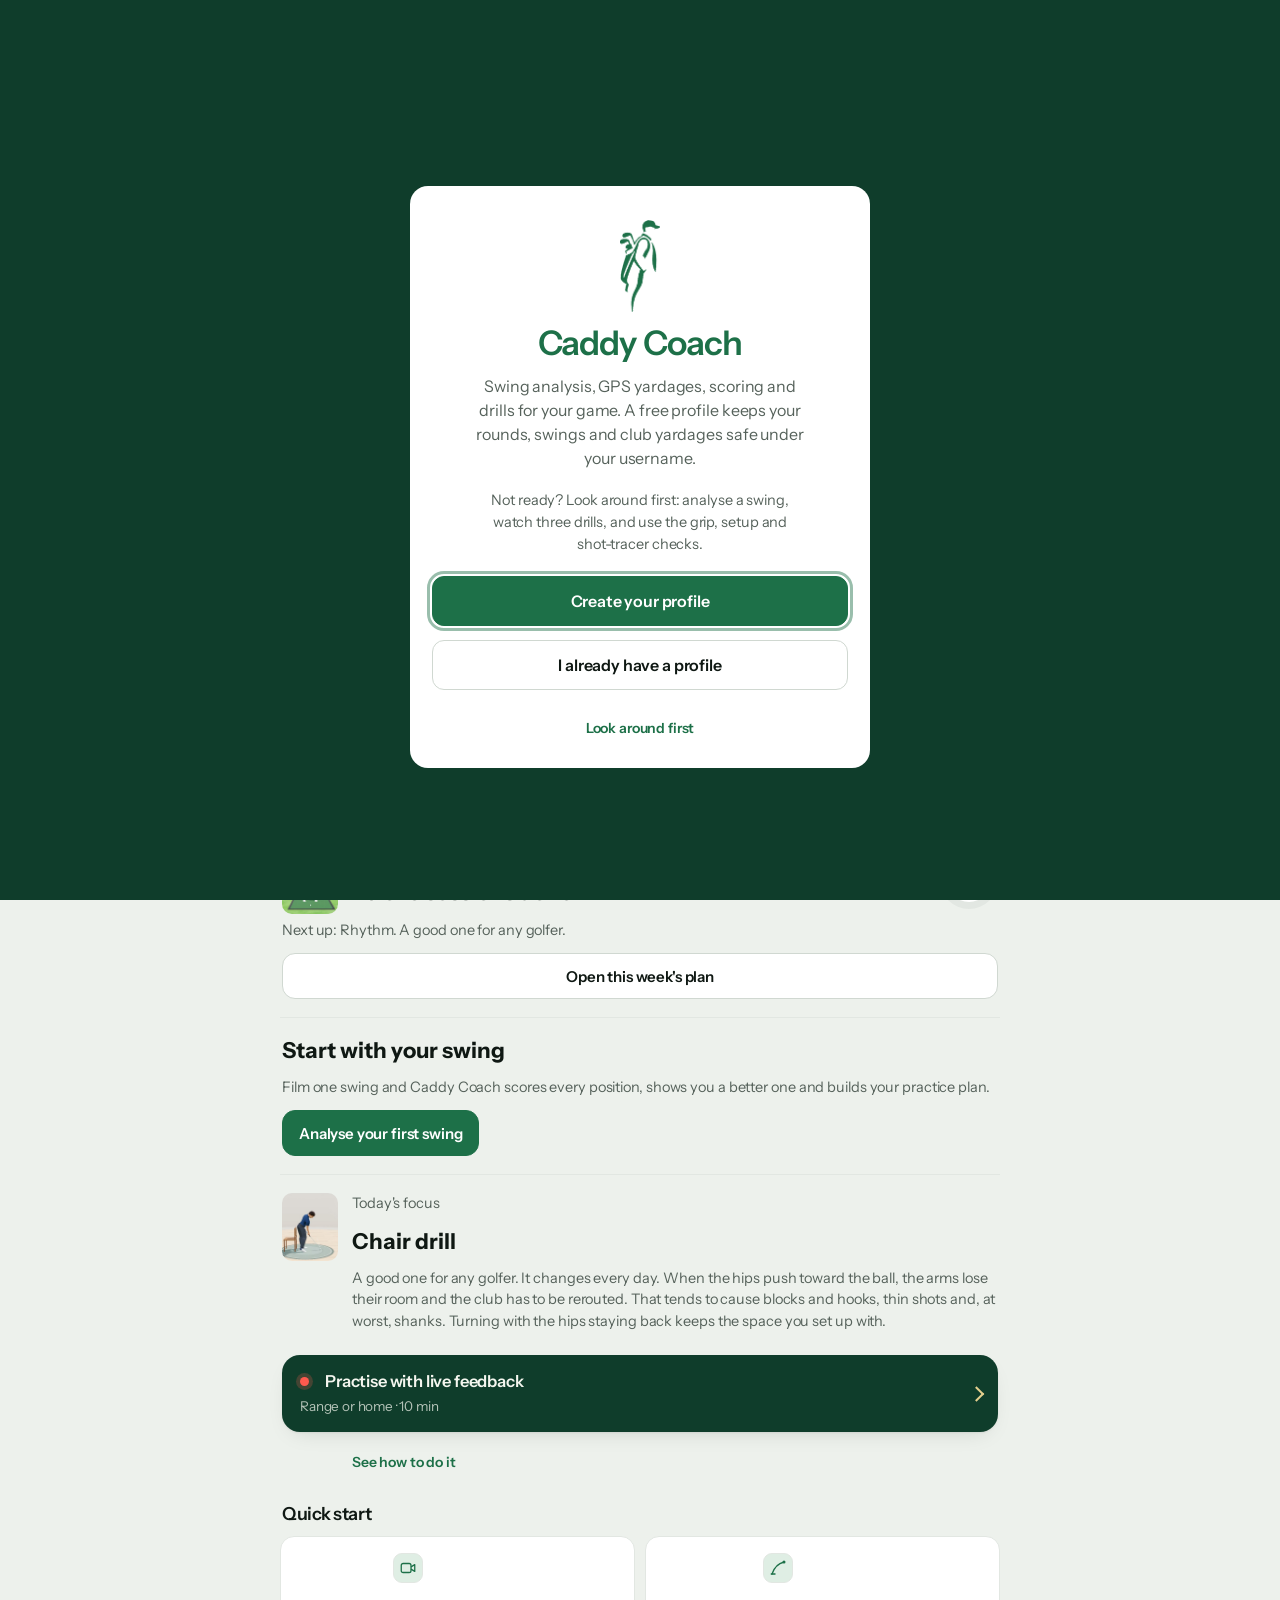
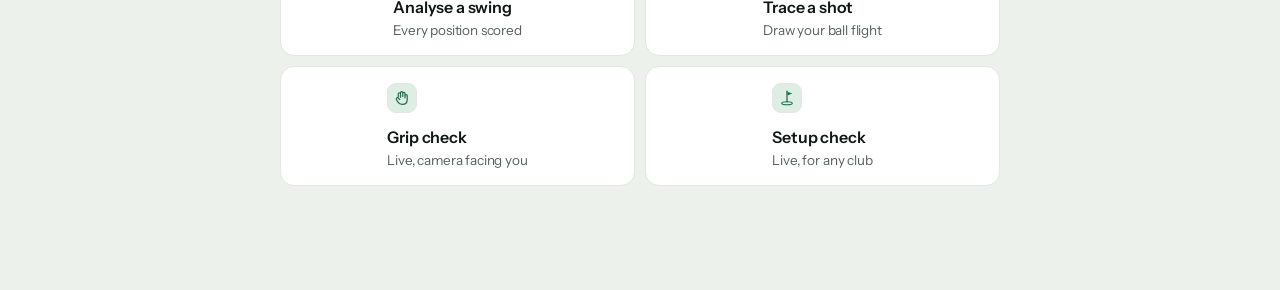
==== index.html @ df278829 "Phase 5: Free / Plus / Pro plans, usage limits and retention (no payments) - tiers.js (pure, tested)" ====
<!doctype html>
<html lang="en-GB"><head><meta charset="utf-8">
<meta name="viewport" content="width=device-width,initial-scale=1,viewport-fit=cover">
<meta name="theme-color" content="#0f3a22">
<meta name="description" content="Caddy Coach: swing analysis, live coaching, shot tracer, round tracker and course GPS.">
<link rel="manifest" href="manifest.webmanifest">
<link rel="apple-touch-icon" href="icons/icon-180.png">
<meta name="apple-mobile-web-app-capable" content="yes"><meta name="mobile-web-app-capable" content="yes">
<meta name="apple-mobile-web-app-status-bar-style" content="black-translucent"><meta name="apple-mobile-web-app-title" content="Caddy Coach">
<style>:root{color-scheme:light;padding:env(safe-area-inset-top,0px) 0 env(safe-area-inset-bottom,0px)}body{margin:0}img{max-width:100%}[hidden]{display:none!important}#ccSplash{position:fixed;inset:0;z-index:9999;display:grid;place-items:center;align-content:center;gap:18px;background:radial-gradient(120% 80% at 50% 35%,#16553c,#0b2f21);color:#f3f6f1;transition:opacity .35s ease}#ccSplash img{width:96px;height:96px;border-radius:22px;box-shadow:0 10px 30px rgba(0,0,0,.35)}#ccSplash b{font:760 30px/1 Archivo,'Instrument Sans',system-ui,sans-serif;font-stretch:72%;letter-spacing:.01em}#ccSplash i{display:block;width:120px;height:3px;border-radius:2px;background:rgba(255,255,255,.15);overflow:hidden}#ccSplash i::after{content:'';display:block;height:100%;width:40%;background:#f3c43a;animation:ccLd 1s ease-in-out infinite alternate}@keyframes ccLd{from{transform:translateX(-10%)}to{transform:translateX(160%)}}@media (prefers-reduced-motion:reduce){#ccSplash i::after{animation:none}}#ccSplash.out{opacity:0;pointer-events:none}</style>
<script>window.CC_VER='5b9e2f0c71'</script></head><body>
<div id="ccSplash" aria-hidden="true"><img src="icons/icon-192.png" alt=""><b>Caddy Coach</b><i></i></div>
<script>(function(){let done=0;const go=d=>{if(done++)return;const s=document.getElementById('ccSplash');if(!s)return;setTimeout(()=>{s.classList.add('out');setTimeout(()=>s.remove(),400)},d)};addEventListener('DOMContentLoaded',()=>go(350));addEventListener('load',()=>go(0));setTimeout(()=>go(0),4000)})()</script>
<title>Caddy Coach</title>
<link rel="icon" type="image/png" href="[data-uri]">
<link rel="apple-touch-icon" href="[data-uri]">
<meta name="apple-mobile-web-app-title" content="Caddy Coach">
<link rel="preload" href="fonts/instrument-sans-latin-400-normal.woff2" as="font" type="font/woff2" crossorigin>
<link rel="preload" href="fonts/archivo-latin-standard-normal.woff2" as="font" type="font/woff2" crossorigin>
<link rel="stylesheet" href="fonts/fonts.css">

<style>
/* Layout: a golf course. Each section is a hole with its own tee sign; a slide-out course map (menu) moves between holes. Mown-stripe ground, scorecard-cream cards. */
:root{
 --bg:#edf3e8;--bg2:#e5eddf;--card:#fffdf7;--tx:#15241a;--mut:#56665a;--ac:#1d5a34;--ac-tx:#ffffff;--bd:#d6dfcf;--chip:#e6eedf;
 --bar:#143d24;--bar-tx:#f4f8f1;--sign:#1d5a34;--sign-tx:#ffffff;--sand:#efe5c9;--pin:#d23a2f;
 --good:#1f8f47;--mid:#b9860a;--bad:#c4372b;
 --f-ui:system-ui,-apple-system,"Segoe UI",Roboto,sans-serif;--f-num:ui-monospace,"SF Mono",Menlo,Consolas,monospace;--f-head:"Playfair Display",Georgia,"Times New Roman",serif;

}
@media (prefers-color-scheme:dark){:root:not([data-theme="light"]){--bg:#0d1510;--bg2:#101a13;--card:#16201a;--tx:#e6efe7;--mut:#98aa9c;--ac:#4cbf74;--ac-tx:#08130c;--bd:#2a3a2e;--chip:#1d2b21;--bar:#0a1a0f;--bar-tx:#eef5ec;--sign:#1c4a2b;--sign-tx:#f1f7ef;--sand:#2c291e;--pin:#ef6355;--good:#46c06e;--mid:#e0b13a;--bad:#ef6b5e;color-scheme:dark}}
:root[data-theme="dark"]{--bg:#0d1510;--bg2:#101a13;--card:#16201a;--tx:#e6efe7;--mut:#98aa9c;--ac:#4cbf74;--ac-tx:#08130c;--bd:#2a3a2e;--chip:#1d2b21;--bar:#0a1a0f;--bar-tx:#eef5ec;--sign:#1c4a2b;--sign-tx:#f1f7ef;--sand:#2c291e;--pin:#ef6355;--good:#46c06e;--mid:#e0b13a;--bad:#ef6b5e;color-scheme:dark}
*{box-sizing:border-box}
[hidden]{display:none!important}
body{margin:0;background-color:var(--bg);background-image:repeating-linear-gradient(90deg,var(--bg) 0 56px,var(--bg2) 56px 112px);color:var(--tx);font:16px/1.45 var(--f-ui);padding-inline:16px;padding-block:0 40px}
.wrap{max-width:720px;margin:0 auto;display:flex;flex-direction:column;gap:12px}
h1{font:700 26px/1 var(--f-head);margin:0}h2{font:700 19px/1.25 var(--f-head);margin:0 0 6px;letter-spacing:.005em}h3{font-size:15px;margin:0}
button,.btn{font:inherit;font-size:15px;border:1px solid var(--bd);background:var(--card);color:var(--tx);border-radius:10px;padding:9px 13px;cursor:pointer;display:inline-flex;align-items:center;gap:6px}
button:focus-visible,.btn:focus-within,select:focus-visible,input:focus-visible{outline:2px solid var(--ac);outline-offset:2px}
button.on,.pri{background:var(--ac);color:var(--ac-tx);border-color:var(--ac)}
button:disabled{opacity:.5;cursor:default}
button.link{border:0;background:none;padding:0;color:var(--ac);font-size:14px;text-decoration:underline;text-underline-offset:2px}
select{font:inherit;font-size:14px;padding:7px 8px;border-radius:10px;border:1px solid var(--bd);background:var(--card);color:var(--tx)}
.card{background:var(--card);border:1px solid var(--bd);border-radius:14px;padding:14px;min-width:0}
.row{display:flex;gap:8px;flex-wrap:wrap;align-items:center}
.mut{color:var(--mut);font-size:14px}
.stage{position:relative;border-radius:10px;overflow:hidden;background:#000}
video{width:100%;max-height:62vh;display:block;background:#000}
#pc,#hc{width:100%;display:block;background:#000;border-radius:10px;touch-action:manipulation}
.steps{display:flex;gap:6px;flex-wrap:wrap;margin:10px 0 4px;padding:0;list-style:none}
.steps li{font-size:13px;padding:4px 10px;border-radius:99px;background:var(--chip);color:var(--mut)}
.steps li.now{background:var(--ac);color:var(--ac-tx)}.steps li.done{color:var(--good)}
#msg{margin:6px 0 0;min-height:1.4em}
#msg.err{color:var(--bad);font-weight:600}
.prog{height:4px;border-radius:2px;background:var(--chip);overflow:hidden;margin-top:6px}.prog i{display:block;height:100%;width:0;background:var(--ac);transition:width .2s}
input[type=range].scrub{width:100%;accent-color:var(--ac)}
.keys{display:grid;grid-template-columns:repeat(auto-fill,minmax(150px,1fr));gap:10px}
.kp{border:1px solid var(--bd);border-radius:10px;overflow:hidden;display:flex;flex-direction:column;min-width:0}
.kp img{width:100%;aspect-ratio:3/4;object-fit:cover;display:block;background:#000;cursor:pointer}
.kp .kb{padding:8px;display:grid;gap:6px;font-size:13px}
.kp .kb b{font-size:14px}
.kp .ok{color:var(--good)}
.tbl{overflow-x:auto}table{border-collapse:collapse;width:100%;font-size:14px}td,th{border-bottom:1px solid var(--bd);padding:7px 6px;text-align:left;vertical-align:top}
th{font-size:12px;color:var(--mut);font-weight:600;text-transform:uppercase;letter-spacing:.04em}
td.v,span.v{font:600 14px var(--f-num);font-variant-numeric:tabular-nums;white-space:nowrap}
.dot{display:inline-block;width:9px;height:9px;border-radius:50%;margin-right:6px;vertical-align:0}
.sc{border:1px solid var(--bd);border-left:6px solid var(--bd);border-radius:10px;padding:10px 12px;display:grid;gap:6px}
.sc .hd{display:flex;justify-content:space-between;gap:8px;align-items:baseline}
.sc .n{font:700 20px var(--f-num);font-variant-numeric:tabular-nums;white-space:nowrap}
.pill{font-size:12px;padding:2px 8px;border-radius:99px;border:1px solid currentColor;white-space:nowrap}
.bar{height:6px;border-radius:3px;background:var(--chip)}.bar i{display:block;height:100%;border-radius:3px}
.list{display:grid;gap:8px}
.legend{display:flex;gap:10px;flex-wrap:wrap;font-size:13px}.legend b{display:inline-block;width:10px;height:10px;border-radius:2px;margin-right:4px;vertical-align:-1px}
.g-good{color:var(--good)}.g-mid{color:var(--mid)}.g-bad{color:var(--bad)}.g-na{color:var(--mut)}
.b-good{border-left-color:var(--good)}.b-mid{border-left-color:var(--mid)}.b-bad{border-left-color:var(--bad)}
.f-good{background:var(--good)}.f-mid{background:var(--mid)}.f-bad{background:var(--bad)}.f-na{background:var(--bd)}
.key{display:flex;gap:12px;flex-wrap:wrap;font-size:13px;color:var(--mut)}.key i{display:inline-block;width:18px;height:3px;vertical-align:3px;margin-right:4px;border-radius:2px}
.chips{display:flex;gap:6px;flex-wrap:wrap}
.chip{font-size:13px;padding:5px 10px;border-radius:99px;border:1px solid var(--bd);background:var(--chip);color:var(--tx);cursor:pointer;text-align:left}
.chip.on{background:var(--ac);color:var(--ac-tx);border-color:var(--ac)}
.where{font-size:11px;font-weight:700;letter-spacing:.05em;text-transform:uppercase;padding:2px 7px;border-radius:5px;background:var(--chip);color:var(--mut);white-space:nowrap}
.drill{border:1px solid var(--bd);border-radius:10px;padding:12px;display:grid;gap:6px;scroll-margin-top:76px}
.drill.flash{outline:3px solid var(--ac);outline-offset:2px}
.drill ol{margin:0;padding-left:20px;font-size:14px}.drill li{margin:2px 0;transition:color .2s}.drill li.cur{color:var(--ac);font-weight:600}
.demo{display:grid;gap:6px}.demo canvas{width:100%;aspect-ratio:4/3;border-radius:10px;display:block;cursor:pointer;background:#2a2526}
.demoCap{font-size:13.5px;min-height:4.2em;color:var(--tx)}.demoCap b{color:var(--ac)}
.think{display:block;margin-top:4px;padding:6px 9px;border-radius:8px;background:var(--chip);font-style:italic}
.feel{display:block;font-size:13px;color:var(--mut);font-style:italic;font-weight:400;margin-top:1px}
.tips{background:var(--sand);border-radius:10px;padding:8px 12px;font-size:14px}.tips ul{margin:4px 0 0;padding-left:18px}.tips li{margin:2px 0}
.hist{display:grid;grid-template-columns:72px 1fr auto;gap:10px;align-items:center;border:1px solid var(--bd);border-radius:10px;padding:8px}
.hist img{width:72px;height:96px;object-fit:cover;border-radius:6px;background:#000;cursor:pointer}
.hist .s{font:700 18px var(--f-num)}
.trim{position:relative;height:36px;margin:10px 4px 4px}
.trim .track{position:absolute;left:0;right:0;top:15px;height:6px;border-radius:3px;background:var(--chip)}
.trim .sel{position:absolute;top:15px;height:6px;border-radius:3px;background:var(--ac)}
.trim input{position:absolute;left:0;top:0;width:100%;height:36px;margin:0;background:none;-webkit-appearance:none;appearance:none;pointer-events:none}
.trim input::-webkit-slider-runnable-track{background:none;height:36px}
.trim input::-moz-range-track{background:none}
.trim input::-webkit-slider-thumb{-webkit-appearance:none;pointer-events:auto;width:22px;height:30px;margin-top:3px;border-radius:6px;background:var(--card);border:2px solid var(--ac);cursor:ew-resize}
.trim input::-moz-range-thumb{pointer-events:auto;width:18px;height:26px;border-radius:6px;background:var(--card);border:2px solid var(--ac);cursor:ew-resize}
#trimInfo{font-variant-numeric:tabular-nums}
.scb{display:grid;grid-template-columns:42% 1fr;gap:10px;align-items:start}.scb>div{display:grid;gap:6px;min-width:0}
.scb canvas{width:100%;aspect-ratio:3/4;border-radius:8px;background:#0d130f;cursor:pointer;display:block}
.scb.noclip,.scb.big{grid-template-columns:1fr}.scb.big canvas{max-width:320px;margin:0 auto}
.topbar{position:sticky;top:0;z-index:20;margin-inline:-16px;padding:calc(env(safe-area-inset-top,0px) + 8px) 16px 8px;background:var(--bar);color:var(--bar-tx);box-shadow:0 2px 10px rgba(0,0,0,.18)}
.topbar .in{max-width:720px;margin:0 auto;display:flex;align-items:center;gap:12px}
.burger{width:44px;height:44px;border-radius:10px;border:1px solid rgba(255,255,255,.25);background:transparent;color:var(--bar-tx);display:grid;place-items:center;padding:0;flex:none}
.burger svg{width:22px;height:22px}
.brand{display:flex;align-items:center;gap:10px;min-width:0;flex:1}

.holeNow{font-size:12px;letter-spacing:.08em;text-transform:uppercase;opacity:.8;white-space:nowrap}
#scrim{position:fixed;inset:0;background:rgba(0,0,0,.45);z-index:40;opacity:0;transition:opacity .25s}
#scrim.show{opacity:1}
#panel{position:fixed;top:0;bottom:0;left:0;width:min(84vw,320px);z-index:50;background:var(--bar);color:var(--bar-tx);transform:translateX(-105%);transition:transform var(--sp-smooth-ms,.28s) var(--sp-smooth,ease);display:flex;flex-direction:column;padding:calc(env(safe-area-inset-top,0px) + 14px) 14px calc(env(safe-area-inset-bottom,0px) + 14px);overflow-y:auto;visibility:hidden}
#panel.open{transform:none;visibility:visible}
#panel .ph{display:flex;align-items:flex-start;justify-content:space-between;gap:8px}
#panel #panel .x{width:40px;height:40px;border-radius:10px;border:1px solid rgba(255,255,255,.25);background:transparent;color:var(--bar-tx);padding:0;display:grid;place-items:center}
#panel .pw{font:700 24px/1.1 var(--f-head);margin:10px 0 2px}
#panel .ps{font-size:13px;opacity:.75;margin:0 0 14px}
#panel ol{list-style:none;margin:0;padding:0;display:grid;gap:6px}
#panel li button{width:100%;display:grid;grid-template-columns:40px 1fr;gap:10px;align-items:center;text-align:left;background:transparent;border:1px solid rgba(255,255,255,.14);color:var(--bar-tx);border-radius:12px;padding:10px}
#panel li button[aria-current="page"]{background:rgba(255,255,255,.12);border-color:rgba(255,255,255,.4)}
#panel li b{display:block;font:600 17px/1.2 var(--f-head)}
#panel li small{display:block;font-size:12.5px;opacity:.75;margin-top:2px}
.pen{width:40px;height:40px;display:grid;place-items:center;position:relative}
.pen svg{position:absolute;inset:0;width:40px;height:40px}
.pen span{position:relative;font:700 13px var(--f-num);color:#fff;transform:translate(3px,-6px)}
#panel .foot{margin-top:auto;padding-top:14px;font-size:12px;opacity:.6}
.sign{background:var(--sign);color:var(--sign-tx);border-radius:14px;padding:14px 16px;display:grid;grid-template-columns:auto 1fr;gap:14px;align-items:center;position:relative;overflow:hidden}
.sign:after{content:"";position:absolute;right:-30px;bottom:-40px;width:150px;height:110px;border-radius:50%;background:rgba(255,255,255,.08)}
.sign .pen{width:52px;height:52px}.sign .pen svg{width:52px;height:52px}.sign .pen span{font-size:16px}
.sign .ey{font-size:12px;letter-spacing:.12em;text-transform:uppercase;opacity:.85}
.sign h2{font:700 26px/1.1 var(--f-head);margin:2px 0 4px;text-wrap:balance}
.sign p{margin:0;font-size:14px;opacity:.9;max-width:52ch}
.hist{background:var(--card)}
.sc-head{display:grid;grid-template-columns:72px 1fr auto;gap:10px;font-size:11px;letter-spacing:.08em;text-transform:uppercase;color:var(--mut);padding:0 8px}
@media (prefers-reduced-motion:reduce){.prog i{transition:none}#panel,#scrim{transition:none}}
.liveBtn{display:flex;flex-wrap:wrap;align-items:center;gap:4px 8px;width:100%;margin:10px 0 4px;padding:12px 14px;border-radius:12px;border:0;background:var(--ac);color:var(--ac-tx);font:700 1rem/1.2 inherit;font-family:inherit;text-align:left;cursor:pointer}
.liveBtn small{flex-basis:100%;font-weight:500;font-size:.8rem;opacity:.9}
.liveBtn .dot{width:10px;height:10px;border-radius:50%;background:#ff5a4e;box-shadow:0 0 0 3px rgba(255,90,78,.3)}
.liveBtn:disabled{opacity:.6}
.gchk{list-style:none;margin:10px 0 0;padding:0;display:grid;gap:6px}
.gchk li{padding:8px 10px;border-radius:10px;background:var(--bg2);font-size:.9rem;line-height:1.35}
.gchk li b{display:block}
.gripWrap{display:grid;gap:12px;align-items:center}
@media (min-width:640px){.gripWrap{grid-template-columns:minmax(220px,320px) 1fr}}
.gripFig{width:100%;max-width:340px;height:auto;margin:0 auto;display:block}
.gripFig .gf-t{font:700 12px system-ui,sans-serif}.gripFig .gf-s{font:500 11px system-ui,sans-serif}
.gsteps{margin:0;padding-left:1.3em;display:grid;gap:10px}
.gsteps li{line-height:1.45}
.gstyles{display:grid;gap:8px}
@media (min-width:640px){.gstyles{grid-template-columns:repeat(3,1fr)}}
.gstyles div{padding:10px 12px;border-radius:12px;background:var(--bg2)}
.gstyles b{display:block;margin-bottom:4px}.gstyles span{font-size:.9rem;color:var(--mut);line-height:1.4}
.clubPick{display:grid;gap:10px}
.clubPick .grp{display:flex;flex-wrap:wrap;gap:6px;align-items:center}
.clubPick .grp>span{font-size:.72rem;font-weight:700;letter-spacing:.06em;text-transform:uppercase;color:var(--mut);min-width:64px}
.clubPick button{border:1px solid var(--bd);background:var(--chip);color:var(--tx);border-radius:999px;padding:7px 11px;font:600 .88rem/1 inherit;font-family:inherit;cursor:pointer;min-width:44px}
.clubPick button[aria-checked="true"]{background:var(--ac);color:var(--ac-tx);border-color:var(--ac)}
.suWrap{display:grid;gap:14px;align-items:start}
@media (min-width:640px){.suWrap{grid-template-columns:minmax(240px,340px) 1fr}}
.suFig{width:100%;max-width:360px;height:auto;display:block;margin:0 auto}
.suFig text{font:600 11px system-ui,sans-serif}
.suList{list-style:none;margin:0;padding:0;display:grid;gap:6px}
.suList li{display:grid;grid-template-columns:110px 1fr;gap:8px;padding:8px 10px;border-radius:10px;background:var(--bg2);font-size:.9rem;line-height:1.35}
.suList li b{font-size:.78rem;letter-spacing:.04em;text-transform:uppercase;color:var(--mut);padding-top:2px}
.suBtns{display:grid;gap:4px}
@media (min-width:640px){.suBtns{grid-template-columns:1fr 1fr;gap:10px}}
.card,.wrap>*{min-width:0}
.wrap>.wrap{width:100%}
.trStep{margin:0 0 10px;font-weight:600}.trStep span{display:block;font-weight:400;color:var(--ink2);font-size:.9rem;margin-top:2px}
.trMsgRow{display:flex;gap:10px;align-items:center;flex-wrap:wrap;margin-top:10px;min-height:1.4em}
.trMsgRow progress{flex:1;min-width:120px;height:8px;accent-color:var(--ac)}
.trStage{position:relative;background:#000;border-radius:12px;overflow:hidden;max-height:72vh;margin:0 auto;max-width:100%}
.trStage canvas{width:100%;height:100%;display:block;object-fit:contain;touch-action:none}
.trStage.trLayered video{position:absolute;inset:0;width:100%;height:100%;max-height:none;object-fit:contain;background:#000}
.trStage.trLayered canvas{position:absolute;inset:0;z-index:1;background:transparent}
.trGrp{border-top:1px solid var(--bd);padding:10px 0;display:grid;gap:8px}
.trGrp>b{font-size:.95rem}
.trSl{display:grid;grid-template-columns:110px 1fr 92px;gap:8px;align-items:center;font-size:.9rem}
.trSl input{width:100%;accent-color:var(--ac)}
.trSl output{font-weight:600;text-align:right;font-variant-numeric:tabular-nums}
.chip.on{background:var(--ac);color:var(--ac-tx);border-color:var(--ac)}
.trCols{display:flex;gap:8px;flex-wrap:wrap;align-items:center}
.trCols .sw{width:34px;height:34px;border-radius:50%;border:2px solid var(--bd);background:var(--c);cursor:pointer;padding:0;position:relative}
.trCols .sw[aria-pressed="true"]{outline:3px solid var(--ac);outline-offset:2px}
.trCols .cust{background:conic-gradient(red,yellow,lime,cyan,blue,magenta,red);overflow:hidden;display:inline-block}
.trCols .cust input{opacity:0;width:100%;height:100%;cursor:pointer}
.lvSegL{display:inline-flex;border:1px solid var(--bd);border-radius:999px;overflow:hidden;width:max-content}
.lvSegL button{background:transparent;color:var(--tx);border:0;padding:7px 12px;font:600 .85rem inherit;font-family:inherit;cursor:pointer}
.lvSegL button.on{background:var(--ac);color:var(--ac-tx)}
@media (max-width:420px){.trSl{grid-template-columns:92px 1fr 78px;font-size:.85rem}}



.lockup{display:grid;justify-items:start;gap:6px;color:var(--bar-tx)}


.lockup .lt{font:600 10.5px/1 var(--f-ui);letter-spacing:.22em;text-transform:uppercase;opacity:.7}
#panel .ps{margin-top:14px}
.emb{display:block;flex:none;background:currentColor;-webkit-mask:var(--caddy) center/contain no-repeat;mask:var(--caddy) center/contain no-repeat;aspect-ratio:163/374}
.brand .emb{height:36px;color:var(--bar-tx)}
.brand .word,.word{font:600 19px/1 "Cormorant Garamond",Georgia,serif;letter-spacing:.17em;text-transform:uppercase;white-space:nowrap;padding-left:2px;border-left:1px solid color-mix(in srgb,currentColor 35%,transparent);padding:4px 0 4px 12px}
.lockup{grid-template-columns:auto;justify-items:start}
.lockup .emb{height:64px;color:var(--bar-tx)}
.lockup .lw{font:600 23px/1.05 "Cormorant Garamond",Georgia,serif;letter-spacing:.16em;text-transform:uppercase;white-space:nowrap}
@media (max-width:380px){.brand .word,.word{font-size:16px;letter-spacing:.11em;padding-left:9px}.brand{gap:8px}.brand .emb{height:32px}.holeNow{font-size:11px;letter-spacing:.04em}}
@media (max-width:340px){.brand .word,.word{font-size:14.5px;letter-spacing:.08em}}
:root{--caddy:url("[data-uri]")}
/* ===== Premium layer: fairway header band, light sheet, quiet surfaces ===== */
:root{
 --canvas:#f3f5f0;--surface:#ffffff;--surface2:#f6f8f4;--ink:#0e1f15;--ink2:#2c3b31;--muted:#515f56;--line:#e2e7df;--line2:#d3dacf;
 --fairway:#0f3a22;--fairway2:#14472a;--green:#1e6b3e;--green-ink:#ffffff;--sand:#e6d7aa;--sand-ink:#5a4a1c;--pin:#d23a2f;
 --bg:var(--canvas);--bg2:var(--surface2);--card:var(--surface);--tx:var(--ink);--mut:var(--muted);--ac:var(--green);--ac-tx:var(--green-ink);--bd:var(--line);--chip:var(--surface2);--bar:var(--fairway);--bar-tx:#f6f8f1;
 --f-ui:"Instrument Sans",system-ui,-apple-system,"Segoe UI",Roboto,sans-serif;--f-head:"Cormorant Garamond",Georgia,serif;--f-num:"Instrument Sans",system-ui,sans-serif;
 --r-s:10px;--r-m:14px;--r-l:20px;--r-xl:26px;
 --lift:0 1px 0 rgba(14,31,21,.04),0 10px 30px -18px rgba(14,31,21,.28);
}
@media (prefers-color-scheme:dark){:root:not([data-theme="light"]){--canvas:#0a120d;--surface:#111b15;--surface2:#16221b;--ink:#e8efe9;--ink2:#c9d4cc;--muted:#97a79c;--line:#213027;--line2:#2b3c31;--fairway:#08190f;--fairway2:#0c2416;--green:#5cc488;--green-ink:#06130b;--sand:#d9c58c;--sand-ink:#2b2410;--lift:0 1px 0 rgba(0,0,0,.3),0 10px 30px -18px rgba(0,0,0,.8)}}
:root[data-theme="dark"]{--canvas:#0a120d;--surface:#111b15;--surface2:#16221b;--ink:#e8efe9;--ink2:#c9d4cc;--muted:#97a79c;--line:#213027;--line2:#2b3c31;--fairway:#08190f;--fairway2:#0c2416;--green:#5cc488;--green-ink:#06130b;--sand:#d9c58c;--sand-ink:#2b2410}
body{background:var(--canvas);background-image:none;font:16px/1.5 var(--f-ui);letter-spacing:-.003em;-webkit-font-smoothing:antialiased;padding-bottom:56px}
::selection{background:var(--sand);color:var(--sand-ink)}
h2{font:600 18px/1.3 var(--f-ui);letter-spacing:-.01em;margin:0 0 6px}
h3{font:600 16px/1.3 var(--f-ui);letter-spacing:-.005em}
.mut{color:var(--muted);font-size:14.5px;line-height:1.5}
a{color:var(--green)}

/* top bar */
.topbar{box-shadow:none;padding-top:calc(env(safe-area-inset-top,0px) + 10px);padding-bottom:10px;background:var(--fairway)}
.burger{border-color:rgba(255,255,255,.18);border-radius:12px;width:42px;height:42px}
.burger:hover{background:rgba(255,255,255,.06)}
.holeNow{display:none}

/* hero band */
.hero{margin-inline:-16px;background:var(--fairway);color:#f4f6ef;position:relative;overflow:hidden;padding:20px 20px 50px}
.hero:before{content:"";position:absolute;inset:0;background:repeating-linear-gradient(100deg,rgba(255,255,255,.028) 0 46px,rgba(255,255,255,0) 46px 92px);pointer-events:none}
.hero:after{content:"";position:absolute;left:50%;top:-60%;width:140%;height:120%;transform:translateX(-50%);background:radial-gradient(closest-side,rgba(120,190,140,.16),transparent);pointer-events:none}
.hin{position:relative;z-index:1;max-width:720px;margin:0 auto}
.hmeta{display:flex;align-items:center;gap:8px;font:500 13.5px/1 var(--f-ui);color:var(--sand);letter-spacing:.01em}
.hflag{width:12px;height:15px}
.hero h1{font:500 44px/1.02 var(--f-head);letter-spacing:-.01em;margin:10px 0 8px;color:#fbfaf3;text-wrap:balance}
.hero p{margin:0;max-width:44ch;color:rgba(244,246,239,.74);font-size:15.5px;line-height:1.5}
.hnav{display:flex;align-items:center;gap:6px;margin-top:20px}
.hstep{width:36px;height:36px;padding:0;border-radius:50%;border:1px solid rgba(255,255,255,.18);background:transparent;color:#f4f6ef;display:grid;place-items:center;flex:none}
.hstep svg{width:18px;height:18px}
.hstep:disabled{opacity:.25}
.course{display:flex;gap:4px;flex:1;justify-content:center}
.cm{position:relative;flex:1;max-width:46px;height:36px;padding:0;border:0;background:transparent;color:rgba(244,246,239,.55);display:grid;place-items:center;border-radius:10px}
.cm span{font:600 12px/1 var(--f-ui);display:grid;place-items:center;width:26px;height:26px;border-radius:50%;border:1px solid rgba(255,255,255,.2);transition:background .2s,color .2s,border-color .2s}
.cm:hover span{border-color:rgba(255,255,255,.5);color:#fff}
.cm.on span{background:var(--sand);border-color:var(--sand);color:#1f1a08}
.cm:focus-visible{outline:2px solid var(--sand);outline-offset:1px}
.hstep:focus-visible,.burger:focus-visible{outline:2px solid var(--sand);outline-offset:2px}

/* sheet that rises over the hero */
.sheet{position:relative;margin-top:-26px;margin-inline:-16px;padding:22px 16px 0;background:var(--canvas);border-radius:var(--r-xl) var(--r-xl) 0 0;gap:14px;max-width:none}
.sheet>section{max-width:720px;margin:0 auto;width:100%}
.wrap{gap:14px}

/* surfaces */
.card{background:var(--surface);border:1px solid var(--line);border-radius:var(--r-l);padding:18px}
.card>h2:first-child{margin-bottom:4px}
.card>.mut:first-of-type{margin-top:0}

/* buttons */
button,.btn{font:600 15px/1 var(--f-ui);min-height:44px;padding:0 16px;border-radius:var(--r-m);border:1px solid var(--line2);background:var(--surface);color:var(--ink);gap:8px;justify-content:center;transition:background .15s,border-color .15s,scale var(--sp-snappy-ms,350ms) var(--sp-snappy,cubic-bezier(.2,.9,.25,1.1)),filter .2s}
button:hover,.btn:hover{border-color:var(--muted)}
button:not(:disabled):active,.btn:active,.is-pressed{scale:var(--press,.94);filter:brightness(.9);transition:background .15s,border-color .15s,scale 90ms cubic-bezier(.3,0,.5,1),filter 90ms}
.subnav button{--press:1}
.ccRolling{position:relative;color:transparent!important}
.ccOdo{position:absolute;inset:0;display:flex;overflow:hidden;font-variant-numeric:tabular-nums;pointer-events:none}
.ccOdoC{display:flex;flex-direction:column;flex:none;will-change:transform}
.ccOdoC span{display:block;text-align:center}
#gpsPanel .gpsBig b,#gpsPanel .fbRow b{font-variant-numeric:tabular-nums lining-nums}
.ccGrab{display:block;width:40px;height:5px;border-radius:3px;background:var(--line2,#d0d8d1);margin:-10px auto 4px;touch-action:none;position:relative}
.ccGrab::after{content:"";position:absolute;inset:-14px -60px}
.ccGrow{position:fixed;inset:0;z-index:29;pointer-events:none}
button.on,.pri,.btn.pri{background:var(--green);border-color:var(--green);color:var(--green-ink)}
.pri:hover,.btn.pri:hover{background:color-mix(in srgb,var(--green) 88%,#000)}
button:focus-visible,.btn:focus-within,select:focus-visible,input:focus-visible,summary:focus-visible{outline:3px solid color-mix(in srgb,var(--green) 45%,transparent);outline-offset:2px}
button.link{min-height:0;padding:0;border:0;background:none;color:var(--green);font:600 14px var(--f-ui);text-decoration:none}
button.link:hover{text-decoration:underline}
select{font:500 15px var(--f-ui);min-height:44px;padding:0 38px 0 14px;border-radius:var(--r-m);border:1px solid var(--line2);background:var(--surface) url("data:image/svg+xml,%3Csvg xmlns='http://www.w3.org/2000/svg' width='12' height='8' viewBox='0 0 12 8'%3E%3Cpath d='M1 1.5l5 5 5-5' fill='none' stroke='%235b6a60' stroke-width='1.6' stroke-linecap='round'/%3E%3C/svg%3E") no-repeat right 14px center;-webkit-appearance:none;appearance:none;color:var(--ink)}
input[type=range]{accent-color:var(--green)}

/* chips: quiet pills; selected = ink */
.chips{gap:8px}
.chip{font:500 14px/1 var(--f-ui);min-height:36px;padding:0 14px;border-radius:999px;border:1px solid var(--line2);background:var(--surface);color:var(--ink2)}
.chip.on,.chip[aria-pressed="true"]{background:var(--ink);border-color:var(--ink);color:var(--canvas)}
.chips.scroll{flex-wrap:nowrap;overflow-x:auto;scrollbar-width:none;margin-inline:-18px;padding-inline:18px;scroll-padding-inline:18px}
.chips.scroll::-webkit-scrollbar{display:none}
.chips.scroll .chip{flex:none}

/* tags */
.where{font:600 12px/1 var(--f-ui);letter-spacing:0;text-transform:none;padding:6px 9px;border-radius:999px;background:var(--surface2);color:var(--muted);border:1px solid var(--line)}

/* menu */
#panel{background:var(--fairway);padding-inline:18px;width:min(86vw,340px)}
#panel ol{gap:2px;margin-top:18px}
#panel li button{grid-template-columns:34px 1fr;border:0;border-radius:14px;padding:11px 10px;min-height:0;background:transparent;justify-content:start}
#panel li button:hover{background:rgba(255,255,255,.05)}
#panel li button[aria-current="page"]{background:rgba(255,255,255,.08)}
#panel li b{font:500 21px/1.15 var(--f-head);letter-spacing:0}
#panel li small{font:400 13px/1.3 var(--f-ui);opacity:.65;margin-top:3px}
#panel .pen{width:30px;height:30px}
#panel .pen svg{display:none}
#panel .pen span{transform:none;width:30px;height:30px;border-radius:50%;display:grid;place-items:center;border:1px solid rgba(255,255,255,.25);font:600 12.5px/1 var(--f-ui);color:#f4f6ef}
#panel li button[aria-current="page"] .pen span{background:var(--sand);border-color:var(--sand);color:#1f1a08}
#panel .x{border-radius:50%;width:40px;height:40px;min-height:0;padding:0;border:1px solid rgba(255,255,255,.2);background:transparent;color:#f4f6ef}
#panel .foot{font:400 12.5px/1.4 var(--f-ui);opacity:.55}
.lockup .lt{font:500 12px/1.3 var(--f-ui);letter-spacing:.02em;text-transform:none;opacity:.6;margin-top:2px}

/* accordions */
details.acc{background:var(--surface);border:1px solid var(--line);border-radius:var(--r-l);overflow:hidden}
details.acc>summary{list-style:none;cursor:pointer;display:flex;align-items:center;justify-content:space-between;gap:12px;padding:16px 18px;font:600 16.5px/1.3 var(--f-ui);letter-spacing:-.01em}
details.acc>summary::-webkit-details-marker{display:none}
details.acc>summary:after{content:"";flex:none;width:28px;height:28px;border-radius:50%;background:var(--surface2) url("data:image/svg+xml,%3Csvg xmlns='http://www.w3.org/2000/svg' width='12' height='8' viewBox='0 0 12 8'%3E%3Cpath d='M1 1.5l5 5 5-5' fill='none' stroke='%235b6a60' stroke-width='1.6' stroke-linecap='round'/%3E%3C/svg%3E") no-repeat center;transition:transform .2s}
details.acc[open]>summary:after{transform:rotate(180deg)}
details.acc>summary small{display:block;font:400 13.5px/1.4 var(--f-ui);color:var(--muted);margin-top:3px;letter-spacing:0}
details.acc>.acb{padding:0 18px 18px;display:grid;gap:12px}
details.acc>.acb>h2{display:none}

/* feature call-to-action (live checks) */
.liveBtn{min-height:0;border-radius:var(--r-l);padding:16px 18px;gap:6px 10px;background:var(--fairway);color:#f4f6ef;border:0;font:600 16.5px/1.25 var(--f-ui);position:relative;box-shadow:var(--lift)}
.liveBtn:hover{background:var(--fairway2)}
.liveBtn small{font:400 13.5px/1.4 var(--f-ui);color:rgba(244,246,239,.72);opacity:1}
.liveBtn:after{content:"";position:absolute;right:16px;top:50%;width:9px;height:9px;border-right:2px solid var(--sand);border-top:2px solid var(--sand);transform:translateY(-50%) rotate(45deg)}
.liveBtn{padding-right:44px}
.liveBtn .dot{width:9px;height:9px;background:#ff5a4e;box-shadow:0 0 0 4px rgba(255,90,78,.22)}

/* upload panel */
.drop{display:grid;gap:14px;text-align:left}
.drop .dicon{width:48px;height:48px;border-radius:14px;background:var(--surface2);border:1px solid var(--line);display:grid;place-items:center;color:var(--green)}
.drop .dicon svg{width:24px;height:24px}
.drop h2{font:500 26px/1.15 var(--f-head);letter-spacing:0;margin:0}
.drop .acts{display:grid;grid-template-columns:1fr auto;gap:10px}
.drop .acts .btn{min-height:52px;font-size:16px}
.opts{display:grid;grid-template-columns:1fr 1fr;gap:10px}
.opts label{display:grid;gap:6px;font:500 13px/1 var(--f-ui);color:var(--muted)}
.opts select{width:100%}.optNote{margin:-4px 0 0;font-size:12px}

/* steps tracker (a real sequence) */
.steps{display:grid;grid-template-columns:repeat(4,1fr);gap:6px;margin:4px 0 0}
.steps li{background:none;padding:10px 0 0;border-radius:0;border-top:3px solid var(--line);font:500 12.5px/1.25 var(--f-ui);color:var(--muted)}
.steps li.now{background:none;color:var(--ink);border-top-color:var(--green)}
.steps li.done{color:var(--green);border-top-color:var(--green)}
.prog{height:3px;background:var(--line)}
#msg{font-size:14.5px}

/* drill cards */
.drill{background:var(--surface);border:1px solid var(--line);border-radius:var(--r-l);padding:16px;gap:10px}
.drill h3{font:500 23px/1.15 var(--f-head);letter-spacing:0}
.demo canvas{border-radius:var(--r-m)}
.demoCap{font-size:14px;min-height:0;color:var(--ink2)}
.demoCap b{color:var(--green)}
.think{background:var(--surface2);border-radius:var(--r-s);font-style:normal;color:var(--ink2);padding:8px 10px}
.tips{background:color-mix(in srgb,var(--sand) 35%,var(--surface));border-radius:var(--r-m);padding:12px 14px}
details.more{border-top:1px solid var(--line);padding-top:4px}
details.more>summary{list-style:none;cursor:pointer;display:flex;justify-content:space-between;align-items:center;font:600 15px/1 var(--f-ui);color:var(--green);padding:12px 0 8px}
details.more>summary::-webkit-details-marker{display:none}
details.more>summary:after{content:"";width:8px;height:8px;border-right:2px solid currentColor;border-bottom:2px solid currentColor;transform:rotate(45deg) translateY(-2px);transition:transform .2s}
details.more[open]>summary:after{transform:rotate(-135deg)}
details.more>div{display:grid;gap:10px;padding-bottom:4px}
.drill .meta{display:flex;flex-wrap:wrap;gap:6px 14px;font-size:13.5px;color:var(--muted)}
.drill .meta b{color:var(--ink2);font-weight:600}

/* scorecard + results */
.sc{border:1px solid var(--line);border-left-width:4px;border-radius:var(--r-m);background:var(--surface);padding:12px 14px}
.sc .n,.hist .s{font:500 30px/1 var(--f-head)}
.hist{border:1px solid var(--line);border-radius:var(--r-m);padding:10px;background:var(--surface)}
.hist img{border-radius:10px}
.sc-head{font:500 12.5px/1 var(--f-ui);letter-spacing:0;text-transform:none;color:var(--muted)}
.kp{border-radius:var(--r-m);border-color:var(--line);background:var(--surface)}
th{font:600 12.5px/1.2 var(--f-ui);text-transform:none;letter-spacing:0;color:var(--muted)}
td,th{border-bottom-color:var(--line);padding:10px 8px}
.empty{display:grid;justify-items:start;gap:10px;padding:8px 0 4px}
.empty h3{font:500 24px/1.2 var(--f-head)}

/* guide pieces */
.gchk{grid-template-columns:1fr 1fr;gap:8px}
.gchk li{background:var(--surface2);border:1px solid var(--line);border-radius:var(--r-m);padding:12px;font-size:13.5px;color:var(--muted)}
.gchk li b{color:var(--ink);font-size:14.5px;margin-bottom:2px}
.gchk li:last-child:nth-child(odd){grid-column:1/-1}
.gstyles div,.suList li{background:var(--surface2);border:1px solid var(--line);border-radius:var(--r-m)}
.suList li b{font:600 13px/1.3 var(--f-ui);letter-spacing:0;text-transform:none}
.clubPick .grp{flex-wrap:nowrap;overflow-x:auto;scrollbar-width:none;margin-inline:-18px;padding-inline:18px}
.clubPick .grp::-webkit-scrollbar{display:none}
.clubPick .grp>span{font:600 13px/1 var(--f-ui);letter-spacing:0;text-transform:none;min-width:70px;flex:none;color:var(--muted)}
.clubPick button{flex:none;min-height:40px;min-width:48px;padding:0 14px;border-radius:999px;background:var(--surface);border:1px solid var(--line2);font:600 14px/1 var(--f-ui)}
.clubPick button[aria-checked="true"]{background:var(--ink);border-color:var(--ink);color:var(--canvas)}

/* live sheets inherit the UI font */
.lv,.lv button,.lv select,.lv input{font-family:var(--f-ui)}
.lv .lvTop h2{font:500 22px/1.15 var(--f-head)}

@media (max-width:420px){.hero h1{font-size:38px}.drop .acts{grid-template-columns:1fr 1fr}}
@media (prefers-reduced-motion:reduce){*{transition:none!important;animation:none!important}}
.lib .chips.scroll{margin-inline:-16px;padding-inline:16px}
.cm,.cm.on,.cm:hover{background:transparent;border:0;min-height:0;transform:none}
.hstep{min-height:0}
.liveBtn{justify-content:flex-start;text-align:left}
.suList{gap:0}
.suList li{background:none;border:0;border-bottom:1px solid var(--line);border-radius:0;padding:11px 0;grid-template-columns:96px 1fr}
.suList li:last-child{border-bottom:0}
.acb p{margin:0}
.acb .gsteps li{margin:0}
.suWrap{gap:8px}
#setupCard h2{font:500 24px/1.2 var(--f-head);margin-bottom:6px}
.card>h2{font:600 18px/1.3 var(--f-ui)}
.scoreHero{display:grid;gap:14px;padding:20px}
.shTop{display:grid;gap:12px}
.shBig{font:500 72px/0.95 var(--f-head);letter-spacing:-.02em;margin-top:2px}
.shBig small{font-size:30px;color:var(--muted);margin-left:2px}
.shMeter{height:6px;border-radius:3px;background:var(--line);overflow:hidden}.shMeter i{display:block;height:100%;border-radius:3px}
.shSum{margin:0;font-size:15.5px;line-height:1.55;color:var(--ink2)}
.shPri{display:grid;gap:4px;padding:14px 16px;border-radius:var(--r-m);background:color-mix(in srgb,var(--sand) 32%,var(--surface));border:1px solid color-mix(in srgb,var(--sand) 70%,var(--line))}
.shPri span{font:600 13px/1 var(--f-ui);color:color-mix(in srgb,var(--sand) 45%,var(--ink))}
.shPri b{font:500 17px/1.4 var(--f-ui)}
.acts2{display:flex;gap:10px;flex-wrap:wrap}.acts2 button{flex:1;min-height:48px}
.dcard{display:grid;grid-template-columns:96px 1fr;gap:14px;align-items:start;width:100%;text-align:left;padding:12px;border:1px solid var(--line);border-radius:var(--r-l);background:var(--surface);color:var(--ink);font:inherit;cursor:pointer;min-height:0}
.dcard:hover{border-color:var(--line2)}.dcard:focus-visible{outline:3px solid var(--green);outline-offset:2px}
.dposter{position:relative;width:96px;aspect-ratio:4/5;border-radius:var(--r-s);overflow:hidden;background:linear-gradient(#dfe7ea,#e9ece6)}
.dposter img{width:100%;height:100%;object-fit:cover;display:block}
.dLocked .dposter img{filter:grayscale(.6) brightness(.85)}.dlock{position:absolute;right:6px;bottom:6px;width:28px;height:28px;border-radius:50%;background:rgba(16,32,26,.82) url("data:image/svg+xml,%3Csvg xmlns='http://www.w3.org/2000/svg' viewBox='0 0 24 24' fill='none' stroke='white' stroke-width='2.2' stroke-linecap='round'%3E%3Crect x='6' y='11' width='12' height='9' rx='2'/%3E%3Cpath d='M9 11V8a3 3 0 0 1 6 0v3'/%3E%3C/svg%3E") center/16px no-repeat}
.dplay{position:absolute;right:6px;bottom:6px;width:28px;height:28px;border-radius:50%;background:rgba(16,32,26,.78)}.dplay:after{content:"";position:absolute;left:11px;top:8px;border-left:10px solid #fff;border-top:6px solid transparent;border-bottom:6px solid transparent}
.dbody{display:grid;gap:5px;min-width:0}.dname{font:500 21px/1.15 var(--f-head)}.dby{font-size:13px;line-height:1.4;color:var(--muted)}
.dfix{display:flex;flex-wrap:wrap;gap:5px}.dfix span{font-size:12px;padding:2px 8px;border-radius:99px;background:var(--surface2);border:1px solid var(--line);color:var(--ink2)}
.dmeta{font-size:12.5px;color:var(--muted)}.dkit{font-size:12.5px;color:var(--ink2)}.dcount{margin:0;font-size:13px}
.dlvl{font-weight:600}.dlvl.l1{color:var(--green)}.dlvl.l3{color:var(--ink)}
body.dpOpen{overflow:hidden}
.dpSheet{position:fixed;inset:0;z-index:80;background:var(--canvas);overflow-y:auto;overscroll-behavior:contain;transform:translateY(32px);opacity:0;transition:transform var(--sp-sheet-ms,.3s) var(--sp-sheet,ease),opacity .2s ease}
.dpSheet.in{transform:none;opacity:1}
.dpSheet{padding-bottom:env(safe-area-inset-bottom,0px)}
@media (prefers-reduced-motion:reduce){.dpSheet{transition:none;transform:none}}
.dpTop{position:sticky;top:0;z-index:2;display:flex;align-items:center;gap:8px;padding:calc(env(safe-area-inset-top,0px) + 10px) max(12px,env(safe-area-inset-right,0px)) 10px max(12px,env(safe-area-inset-left,0px));background:color-mix(in srgb,var(--canvas) 97%,transparent);border-bottom:1px solid var(--line)}
.dpTop h2{margin:0;font:500 22px/1.15 var(--f-head);min-width:0}
.dpBack{width:44px;height:44px;border-radius:50%;border:1px solid var(--line);background:var(--surface);color:var(--ink);display:grid;place-items:center;flex:none;padding:0;min-height:0}
.dpStageWrap{max-width:560px;margin:0 auto;padding:12px 12px 0;scroll-margin-top:70px}
.dpStage{position:relative;width:100%;aspect-ratio:4/5;max-height:62vh;border-radius:var(--r-l);overflow:hidden;background:#e4e9e6;margin:0 auto}
.dsStage{position:absolute;inset:0}.dsStage canvas{position:absolute;inset:0;width:100%;height:100%;display:block}
.dpCtl{display:flex;align-items:center;justify-content:center;gap:8px;flex-wrap:wrap;padding:10px 0 2px}
.dpCtl button{width:48px;height:48px;min-height:0;padding:0;border-radius:50%;border:1px solid var(--line);background:var(--surface);color:var(--ink);display:grid;place-items:center}
.dpCtl .dpPlay{width:58px;height:58px;background:var(--green);color:var(--green-ink);border:0}
.dpPlay .pl{display:none}.dpPlay.paused .pl{display:inline}.dpPlay.paused .pa{display:none}
.dpCtl .dpSpeed{width:auto;border-radius:99px;padding:0 14px;font:600 14px/1 var(--f-ui)}.dpSpeed[aria-pressed=true]{background:var(--ink);color:var(--surface)}
.dpCtl select{height:48px;border-radius:99px;padding:0 12px;font:600 14px/1 var(--f-ui);max-width:160px}
.dpNow{max-width:560px;margin:0 auto;padding:12px 16px 4px;display:grid;gap:4px}
.dpDots{display:flex;gap:6px;margin-bottom:4px}.dpDots button{flex:1;height:6px;min-height:0;padding:0;border:0;border-radius:3px;background:var(--line2)}.dpDots button.on{background:var(--green)}
.dpNow b{font:600 13px/1 var(--f-ui);color:var(--green)}
.dpNow p{margin:0}#dpStepT{font:500 19px/1.4 var(--f-ui);color:var(--ink);min-height:2.8em}
.dpFeel{font:italic 500 18px/1.4 var(--f-head);color:var(--ink2)}
.dpBody{max-width:560px;margin:0 auto;padding:8px 16px 40px;display:grid;gap:10px}
.dpBody h3{margin:14px 0 0;font:500 21px/1.2 var(--f-head)}
.dpWhy{margin:6px 0 0;font-size:16px;line-height:1.55}.dpBy{margin:0;padding:10px 12px;border-left:3px solid var(--sand);background:color-mix(in srgb,var(--sand) 22%,var(--surface));border-radius:0 var(--r-s) var(--r-s) 0;font-size:14px;line-height:1.5}
.dpFacts{display:grid;grid-template-columns:1fr 1fr;gap:8px}.dpFacts span{display:grid;gap:2px;padding:10px 12px;border-radius:var(--r-s);background:var(--surface);border:1px solid var(--line);font-size:14px;line-height:1.35}.dpFacts b{font:600 12px/1 var(--f-ui);color:var(--muted)}
.dpSteps{list-style:none;margin:0;padding:0;display:grid;gap:8px}
.dpSteps button{display:grid;grid-template-columns:30px 1fr;gap:10px;width:100%;text-align:left;padding:12px;border-radius:var(--r-m);border:1px solid var(--line);background:var(--surface);color:var(--ink);font:inherit;line-height:1.45;min-height:0}
.dpSteps button>span{width:30px;height:30px;border-radius:50%;display:grid;place-items:center;background:var(--surface2);border:1px solid var(--line);font:600 14px/1 var(--f-ui)}
.dpSteps li.cur button{border-color:var(--green);box-shadow:inset 3px 0 0 var(--green)}.dpSteps li.cur button>span{background:var(--green);color:var(--green-ink);border-color:var(--green)}
.dpSteps em{display:block;margin-top:4px;font-style:normal;color:var(--muted);font-size:14px}
.dpMist{margin:0;padding-left:20px;display:grid;gap:6px;line-height:1.5}
.dpCue{margin:4px 0 0;padding:12px 14px;border-radius:var(--r-m);background:color-mix(in srgb,var(--green) 10%,var(--surface));border:1px solid color-mix(in srgb,var(--green) 30%,var(--line));font:500 17px/1.4 var(--f-ui)}.dpCue b{display:block;font:600 12px/1 var(--f-ui);color:var(--green);margin-bottom:6px}
.dtest{margin-top:8px;padding:14px;border-radius:var(--r-l);border:1px solid var(--line);background:var(--surface);display:grid;gap:10px}.dtest h3{margin:0}
.dtStep{margin:0;font-size:15px;line-height:1.45}.dtStep span{display:block;font:600 12px/1 var(--f-ui);color:var(--muted);margin-bottom:4px}.dtQ{margin:0;font-weight:600;line-height:1.4}
.dtIn{display:flex;align-items:center;gap:10px}.dtIn button[data-dt="+"],.dtIn button[data-dt="-"]{width:48px;height:48px;min-height:0;padding:0;border-radius:50%;font:600 24px/1 var(--f-ui)}
.dtIn output{min-width:44px;text-align:center;font:600 30px/1 var(--f-head)}.dtIn .pri{margin-left:auto}
.dtBars{position:relative;display:flex;align-items:flex-end;gap:6px;height:64px;padding-top:4px}.dtBars i{flex:1;max-width:34px;height:calc(var(--v)*100%);border-radius:5px 5px 2px 2px;background:var(--line2);position:relative}.dtBars i.ok{background:var(--green)}
.dtBars i span{position:absolute;top:-17px;left:0;right:0;text-align:center;font:600 11px/1 var(--f-ui);color:var(--muted)}.dtBars b{position:absolute;left:0;right:0;bottom:calc(var(--p)*100% - 1px);border-top:2px dashed var(--ink2);opacity:.45}
.dtNote{margin:0;font-size:14px;line-height:1.45;color:var(--ink2)}.dtNote.ok{color:var(--green)}.dtUp{display:grid;gap:8px;padding:12px;border-radius:var(--r-m);background:color-mix(in srgb,var(--green) 12%,var(--surface));line-height:1.45}
.dtFocus{justify-self:start}.dprog{font-size:12.5px;color:var(--muted)}.dprog.ok{color:var(--green);font-weight:600}.wpTest{display:block;color:var(--green)}
.fcBox{display:flex;align-items:flex-start;justify-content:space-between;gap:10px;margin:0 0 14px;padding:12px 14px;border-radius:var(--r-m);background:color-mix(in srgb,var(--green) 10%,var(--surface));border:1px solid color-mix(in srgb,var(--green) 30%,var(--line))}
.fcBox div{display:grid;gap:3px}.fcBox b{font:500 19px/1.2 var(--f-head)}.fcBox small{color:var(--ink2);line-height:1.45}.fcBox.done{background:var(--surface)}
.msChips{flex-wrap:wrap}.msLast{margin:0 0 10px;font-size:14px}.msFig{margin:4px 0 0}.msFig svg{width:100%;max-width:360px;height:auto;display:block;margin:0 auto}
.msTrace{margin:0;padding:10px 12px;border-radius:var(--r-s);background:var(--surface);border:1px solid var(--line);font-size:14px;line-height:1.5}
.msList{display:grid;gap:8px}.msDrill{display:grid;justify-content:stretch;justify-items:start;align-content:start;gap:3px;text-align:left;width:100%;padding:12px;border:1px solid var(--line);border-radius:var(--r-m);background:var(--surface);color:var(--ink);font:inherit;min-height:0}
.msDrill b{font:500 18px/1.2 var(--f-head)}.msDrill small{color:var(--muted);line-height:1.4}
.msCauses{list-style:none;margin:0;padding:0;display:grid;gap:14px}.msCauses li{display:grid;gap:6px;padding-left:12px;border-left:3px solid var(--line2)}.msCauses li.found{border-left-color:var(--green)}.msCauses p{margin:0;line-height:1.5}
.msTag{justify-self:start;font:600 12px/1 var(--f-ui);padding:4px 8px;border-radius:99px;background:var(--green);color:var(--green-ink)}
.msActs{display:grid;gap:8px;margin-top:10px}.shFocus{margin-top:6px}
.dpMist b{font-weight:600}.dpFault{margin:4px 0 0;font-size:17px;line-height:1.5}.dpFault b,.dpWhy b{display:block;font:600 12px/1 var(--f-ui);color:var(--muted);margin-bottom:5px;text-transform:none}
.dpTxt{margin:0;line-height:1.55}.dpAlt{margin:-2px 0 0;font-size:14px;line-height:1.45;color:var(--ink2)}
.dpOk{list-style:none;margin:0;padding:0;display:grid;gap:6px;line-height:1.5}.dpOk li{position:relative;padding-left:26px}
.dpOk li::before{content:"";position:absolute;left:6px;top:.28em;width:6px;height:12px;border:solid var(--green);border-width:0 2.5px 2.5px 0;transform:rotate(45deg)}
.dpProg{margin:0;padding-left:22px;display:grid;gap:6px;line-height:1.5}.dpProg li::marker{color:var(--green);font-weight:700}
.dpNote{margin:6px 0 0;padding:10px 12px;border-left:3px solid var(--line2);background:var(--surface);border-radius:0 var(--r-s) var(--r-s) 0;font-size:14px;line-height:1.5;color:var(--ink2)}
.dpFix{display:flex;flex-wrap:wrap;gap:6px}.dpFix span{font-size:13px;padding:4px 10px;border-radius:99px;border:1px solid var(--line);background:var(--surface)}
.fixDrillBox{display:grid;gap:8px;border-top:1px solid var(--line);padding-top:10px}.fixDrillBox .dby{font-size:13px}
.fixDrillBox .watch{display:flex;align-items:center;gap:10px;width:100%;text-align:left;padding:8px;border:1px solid var(--line);border-radius:var(--r-m);background:var(--surface2);color:var(--ink);font:inherit;min-height:0;cursor:pointer}
.fixDrillBox .watch img{width:56px;height:70px;object-fit:cover;border-radius:6px;background:#dfe7ea;flex:none}.fixDrillBox .watch b{display:block;font:500 18px/1.2 var(--f-head)}.fixDrillBox .watch small{color:var(--green);font-weight:600}.fixDrillBox .watch .dby,.fixDrillBox .watch small{display:block;margin-top:3px}
.shTop{grid-template-columns:auto 1fr;align-items:end}
.shLevel{display:grid;gap:2px;justify-items:end;text-align:right;font-size:13px}.shLevel b{font:500 22px/1.15 var(--f-head);color:var(--ink)}
.shTally{display:flex;flex-wrap:wrap;gap:6px 16px;font-size:14px;color:var(--ink2)}.shTally b{font:600 17px/1 var(--f-ui);margin-right:3px}
.shScale{margin:0;font-size:12.5px}
.fixList h2{margin-bottom:4px}
.fix{border:1px solid var(--line);border-radius:var(--r-m);background:var(--surface);padding:14px;display:grid;gap:12px;margin-top:12px}
.fix.open{border-color:color-mix(in srgb,var(--bad) 45%,var(--line));box-shadow:inset 4px 0 0 var(--bad)}
.fixHd{display:grid;grid-template-columns:34px 1fr;gap:12px;align-items:start}
.fixN{width:34px;height:34px;border-radius:50%;display:grid;place-items:center;background:var(--green);color:var(--green-ink);font:600 16px/1 var(--f-ui)}
.fix h3{margin:2px 0 6px;font:500 22px/1.15 var(--f-head);letter-spacing:0}
.fixTags{display:flex;flex-wrap:wrap;gap:6px 10px;align-items:center;font-size:12.5px}
.fixMeas{background:var(--surface2);border-radius:var(--r-s);padding:10px 12px;display:grid;gap:6px}
.fixNums{display:flex;flex-wrap:wrap;justify-content:space-between;gap:4px 12px;font-size:13.5px}.fixNums b{font:600 16px/1 var(--f-ui);margin-left:4px}
.gauge{width:100%;height:24px;display:block}.gauge .gz-good{fill:var(--good);opacity:.55}.gauge .gz-mid{fill:var(--mid);opacity:.5}.gauge .gz-bad{fill:var(--bad);opacity:.45}.gauge .gm{fill:var(--ink)}
.fixRow p,.fixFeel p{margin:3px 0 0;line-height:1.5}
.fixRow b,.fixFeel b,.fxLab{font:600 13px/1 var(--f-ui);color:var(--muted)}
.fixFeel{border-left:3px solid var(--green);padding-left:12px}.fixFeel p{font:500 17px/1.4 var(--f-head);color:var(--ink)}
.fixDrill{border-top:1px solid var(--line);padding-top:10px}.fixDrill summary{cursor:pointer;font-weight:600;color:var(--green);min-height:32px}
.fixDrill ol{margin:8px 0 0;padding-left:22px;display:grid;gap:6px;line-height:1.45}
.fixList details.more>summary{cursor:pointer;font-weight:600;margin-top:14px;min-height:36px;color:var(--green)}
.ckTally{display:flex;flex-wrap:wrap;gap:6px 16px;font-size:14px;margin-bottom:6px}.ckTally b{font:600 17px/1 var(--f-ui);margin-right:3px}
.ckPh{margin:16px 0 4px;font:600 13px/1 var(--f-ui);color:var(--muted)}
.ck{border-bottom:1px solid var(--line)}
.ck>summary{list-style:none;display:grid;grid-template-columns:28px 1fr auto;gap:10px;align-items:center;padding:11px 0;cursor:pointer;min-height:44px}
.ck>summary::-webkit-details-marker{display:none}
.ckI{width:24px;height:24px;border-radius:50%;display:grid;place-items:center;font:700 12px/1 var(--f-ui);border:1.5px solid currentColor}
.ckN{font-size:14.5px;line-height:1.3}.ckV{font:600 14px/1 var(--f-ui);white-space:nowrap}
.ckB{padding:0 0 12px 38px;display:grid;gap:6px;font-size:14px;line-height:1.5}.ckB p{margin:0}
.ckOther{margin-top:14px;padding:12px 14px;border-radius:var(--r-m);background:color-mix(in srgb,var(--sand) 30%,var(--surface));font-size:14px;line-height:1.5}
@media (max-width:380px){.shTop{grid-template-columns:1fr}.shLevel{justify-items:start;text-align:left}}
button.back{min-height:38px;padding:0 12px 0 8px;border-radius:999px;gap:4px;font-size:14px}
#homeGame,#homeFocus{display:grid;gap:12px}
.hgT{font:500 28px/1.15 var(--f-head)!important;letter-spacing:0;margin:2px 0 0}
.hgEmpty{display:grid;gap:12px;justify-items:start}
.hgTop{display:flex;justify-content:space-between;align-items:flex-start;gap:12px}
.hgImg{width:64px;height:84px;object-fit:cover;border-radius:12px;background:#000;flex:none}
.hgTrend{display:grid;gap:6px;color:var(--green)}
.spark{width:100%;height:46px;display:block}
.qh{font:500 26px/1.2 var(--f-head)!important;margin:8px 2px 0}
.qgrid{display:grid;grid-template-columns:1fr 1fr;gap:10px}
.qt{display:grid;justify-items:start;align-content:start;gap:4px;min-height:132px;padding:16px;border-radius:var(--r-l);background:var(--surface);border:1px solid var(--line);text-align:left;font:inherit}
.qt b{font:600 16px/1.25 var(--f-ui);margin-top:10px}
.qt span:last-child{font:400 13.5px/1.35 var(--f-ui);color:var(--muted)}
.qi{width:40px;height:40px;border-radius:12px;display:grid;place-items:center;background:var(--surface2);border:1px solid var(--line);color:var(--green)}
.qi svg{width:22px;height:22px}
#panel .pen .hm{display:grid;place-items:center;width:30px;height:30px;border-radius:50%;border:1px solid rgba(255,255,255,.25);color:#f4f6ef}
#panel li button[aria-current="page"] .pen .hm{background:var(--sand);border-color:var(--sand);color:#1f1a08}
#panel .pen .hm svg{display:block;position:static;width:14px;height:14px}
.sparkW{position:relative}.sparkDot{position:absolute;width:9px;height:9px;border-radius:50%;background:var(--green);transform:translate(-50%,-50%);box-shadow:0 0 0 3px var(--surface)}
.acts2 button{white-space:nowrap}

/* ---------- The Scorer's Hut: round tracker ---------- */
.rtTabs{display:grid;grid-template-columns:1fr 1fr;gap:4px;padding:4px;background:var(--surface2);border:1px solid var(--line);border-radius:var(--r-m);margin:0 0 14px}
.rtTabs button{min-height:40px;border:0;background:transparent;border-radius:11px;font:600 15px/1 var(--f-ui);color:var(--muted)}
.rtTabs button[aria-selected="true"]{background:var(--surface);color:var(--ink);box-shadow:0 1px 2px rgba(14,31,21,.08),0 0 0 1px var(--line)}
.rtTabs .n{font-weight:500;color:var(--muted);margin-left:4px}
#rtBody{display:grid;gap:14px}
.rtSearch{display:grid;grid-template-columns:1fr auto;gap:8px;margin-top:12px}
.rtSearch input,.rtIn{font:500 16px var(--f-ui);min-height:48px;padding:0 14px;border-radius:var(--r-m);border:1px solid var(--line2);background:var(--surface);color:var(--ink);width:100%;box-sizing:border-box;min-width:0}
.rtSearch input:focus,.rtIn:focus{border-color:var(--green);outline:none}
.rtOr{display:flex;align-items:center;gap:10px;color:var(--muted);font-size:13px;margin:14px 0 0}
.rtOr:before,.rtOr:after{content:"";flex:1;border-top:1px solid var(--line)}
.rtList{display:grid;gap:0;margin:4px -4px 0}
.rtRow{display:grid;grid-template-columns:1fr auto;align-items:center;gap:12px;width:100%;text-align:left;justify-content:stretch;min-height:64px;padding:10px 12px;border:0;border-radius:var(--r-m);background:transparent}
.rtRow+.rtRow{border-top:1px solid var(--line);border-radius:0}
.rtRow:hover{background:var(--surface2);border-color:transparent}
.rtRow b{display:block;font:600 15.5px/1.3 var(--f-ui);color:var(--ink)}
.rtRow small{display:block;font-size:13.5px;color:var(--muted);margin-top:2px;font-weight:400}
.rtRow .rtR{text-align:right;font:600 14px var(--f-ui);color:var(--ink2);white-space:nowrap}
.rtRow .rtR small{font-weight:400}
.rtLoad{display:flex;align-items:center;gap:12px;color:var(--muted);font-size:14.5px;padding:8px 0}
.rtLoad .spin{width:22px;height:22px;border-width:3px}
.spin{width:28px;height:28px;border-radius:50%;border:3px solid var(--line);border-top-color:var(--green);animation:rtspin .8s linear infinite;flex:none}
@keyframes rtspin{to{transform:rotate(360deg)}}
.rtMsg{font-size:14.5px;color:var(--ink2);background:var(--surface2);border-radius:var(--r-m);padding:12px 14px;margin:12px 0 0}
.rtMsg.bad{background:color-mix(in srgb,var(--pin) 9%,var(--surface));color:var(--ink)}
.rtBack{min-height:36px;padding:0 10px 0 4px;border:0;background:none;color:var(--muted);font-size:14px;margin:-4px 0 -4px -4px;gap:2px;justify-self:start}
.rtHead h2{font:500 30px/1.08 var(--f-head);letter-spacing:-.01em;margin:2px 0 4px;text-wrap:balance}
.rtHead p{margin:0;color:var(--muted);font-size:14.5px}
.rtFlag{display:flex;gap:10px;align-items:flex-start;font-size:13.5px;line-height:1.45;color:var(--sand-ink);background:color-mix(in srgb,var(--sand) 45%,var(--surface));border-radius:var(--r-m);padding:10px 12px;margin:12px 0 0}
.rtFlag.ok{color:var(--ink2);background:var(--surface2)}
.rtFlag svg{flex:none;margin-top:1px}
.rtLab{font:600 13.5px/1 var(--f-ui);color:var(--ink2);margin:16px 0 8px}
.tee{display:inline-flex;align-items:center;gap:8px}
.tee i{width:12px;height:12px;border-radius:50%;border:1px solid rgba(0,0,0,.25);flex:none}
.rtStart{width:100%;min-height:54px;font-size:16.5px;margin-top:18px;position:sticky;bottom:calc(76px + env(safe-area-inset-bottom,0px));z-index:5;box-shadow:0 6px 18px rgba(0,0,0,.18)}
.rtLink{min-height:0;padding:0;border:0;background:none;color:var(--green);font:600 14px var(--f-ui)}
.rtLink:hover{text-decoration:underline}
/* scorecard grid */
.sc9{display:grid;grid-template-columns:44px repeat(9,minmax(0,1fr)) 40px;font:500 13px/1 var(--f-ui);border:1px solid var(--line);border-radius:12px;overflow:hidden;background:var(--surface)}
.sc9+.sc9{margin-top:8px}
.sc9>span{display:grid;place-items:center;min-height:30px;border-top:1px solid var(--line);font-variant-numeric:tabular-nums;color:var(--ink2)}
.sc9>span:nth-child(-n+11){border-top:0}
.sc9 .h{background:var(--fairway);color:#f2f5ee;font-weight:600}
.sc9 .l{justify-items:start;padding-left:8px;color:var(--muted);font-weight:600;font-size:11.5px;background:var(--surface2)}
.sc9 .t{background:var(--surface2);font-weight:700;color:var(--ink)}
.sc9 .yd{font-size:11.5px;color:var(--muted)}
.sc9 .s{min-height:38px;font-weight:700;color:var(--ink);font-size:14px}
.sc9 button.s{border:0;border-top:1px solid var(--line);border-radius:0;background:transparent;padding:0;min-height:38px;font:700 14px var(--f-ui)}
.sc9 .s.cur{background:color-mix(in srgb,var(--green) 12%,var(--surface))}
.mk{display:inline-grid;place-items:center;width:24px;height:24px;line-height:1}
.mk.e{border-radius:50%;box-shadow:0 0 0 1.5px var(--green),0 0 0 3px var(--surface),0 0 0 4.5px var(--green);color:var(--green)}
.mk.b{border-radius:50%;box-shadow:0 0 0 1.5px var(--green);color:var(--green)}
.mk.o{box-shadow:0 0 0 1.5px var(--ink2)}
.mk.d{box-shadow:0 0 0 1.5px var(--pin),0 0 0 3px var(--surface),0 0 0 4.5px var(--pin);color:var(--pin)}
.mk.n{color:var(--muted);font-weight:500}
.scKey{display:flex;flex-wrap:wrap;gap:6px 14px;font-size:12.5px;color:var(--muted);margin-top:10px}
.scKey span{display:inline-flex;align-items:center;gap:6px}
.scKey .mk{width:18px;height:18px;font-size:11px;font-style:normal}
/* playing a hole */
.rtTop{display:flex;align-items:center;justify-content:space-between;gap:12px}
.rtTop b{font:600 15px/1.3 var(--f-ui);display:block}
.rtTop small{color:var(--muted);font-size:13px}
.rtTot{text-align:right;white-space:nowrap}
.rtTot b{font:600 22px/1 var(--f-ui)}
.rtProg{height:4px;border-radius:4px;background:var(--surface2);overflow:hidden;margin:12px 0 0}
.rtProg i{display:block;height:100%;background:var(--green);border-radius:4px;transition:width .3s}
.hole{background:var(--fairway);color:#f3f6ef;border-radius:var(--r-l);padding:18px 18px 16px;position:relative;overflow:hidden}
.hole:before{content:"";position:absolute;inset:0;background:repeating-linear-gradient(100deg,rgba(255,255,255,.03) 0 40px,rgba(255,255,255,0) 40px 80px);pointer-events:none}
.hole>*{position:relative}
.holeN{font:500 13.5px/1 var(--f-ui);color:var(--sand)}
.holeT{display:flex;align-items:flex-end;justify-content:space-between;gap:10px;margin-top:6px}
.holeT h3{font:500 46px/1 var(--f-head);margin:0;color:#fbfaf3}
.holeF{display:flex;gap:18px;margin-top:14px}
.holeF div{display:grid;gap:3px}
.holeF span{font-size:12px;opacity:.7}
.holeF b{font:600 19px/1 var(--f-ui)}
.holeEd{min-height:36px;padding:0 12px;border:1px solid rgba(255,255,255,.28);background:transparent;color:#f3f6ef;font-size:13.5px;border-radius:999px}
.holeEd:hover{border-color:rgba(255,255,255,.6)}
.edRow{display:grid;grid-template-columns:auto 1fr;gap:10px 12px;align-items:center;margin-top:14px;padding-top:14px;border-top:1px solid rgba(255,255,255,.18)}
.edRow label{font-size:13px;opacity:.85}
.edRow .chips .chip{background:transparent;color:#f3f6ef;border-color:rgba(255,255,255,.3);min-width:44px;justify-content:center}
.edRow .chips .chip[aria-pressed="true"]{background:#f3f6ef;color:var(--fairway);border-color:#f3f6ef}
.edRow input{font:500 16px var(--f-ui);min-height:40px;width:110px;padding:0 10px;border-radius:10px;border:1px solid rgba(255,255,255,.3);background:rgba(255,255,255,.08);color:#fff}
.stepper{display:grid;grid-template-columns:64px 1fr 64px;align-items:center;gap:10px;margin-top:4px}
.stepper button{min-height:64px;border-radius:50%;width:64px;padding:0;font:400 30px/1 var(--f-ui)}
.stepper output{text-align:center;font:600 64px/1 var(--f-ui);font-variant-numeric:tabular-nums;color:var(--ink)}
.stepper output.unset{color:var(--line2)}
.stepCap{text-align:center;font:600 14px/1 var(--f-ui);color:var(--muted);margin-top:4px;min-height:16px}
.quick{display:grid;grid-template-columns:repeat(5,1fr);gap:6px;margin-top:14px}
.quick button{min-height:54px;flex-direction:column;gap:3px;padding:0 2px;border-radius:12px}
.quick button b{font:700 18px/1 var(--f-ui)}
.quick button small{font:500 11px/1 var(--f-ui);color:var(--muted)}
.quick button[aria-pressed="true"]{background:var(--ink);border-color:var(--ink);color:var(--canvas)}
.quick button[aria-pressed="true"] small{color:inherit;opacity:.75}
.rtNav{display:grid;grid-template-columns:1fr 1.4fr;gap:10px}
.rtNav button{min-height:52px;font-size:15.5px}
/* summary + history */
.rtSum{display:grid;grid-template-columns:auto 1fr;gap:6px 18px;align-items:center}
.rtBig{font:500 64px/.9 var(--f-head);color:var(--ink)}
.rtPar{font:600 18px/1.2 var(--f-ui)}
.rtPar small{display:block;font:400 14px var(--f-ui);color:var(--muted);margin-top:4px}
.rtStats{display:grid;grid-template-columns:repeat(5,1fr);gap:6px;margin-top:16px;text-align:center}
.rtStats div{background:var(--surface2);border-radius:12px;padding:10px 4px}
.rtStats b{display:block;font:600 20px/1 var(--f-ui)}
.rtStats span{font-size:11.5px;color:var(--muted)}
.rtOver{display:grid;grid-template-columns:repeat(3,1fr);gap:8px}
.rtOver div{background:var(--surface);border:1px solid var(--line);border-radius:var(--r-m);padding:12px}
.rtOver b{display:block;font:600 22px/1.1 var(--f-ui)}
.rtOver span{font-size:12.5px;color:var(--muted)}
.rtEdit{width:100%;border-collapse:collapse;font-size:14px}
.rtEdit th{font:600 12px var(--f-ui);color:var(--muted);text-align:left;padding:6px 4px}
.rtEdit td{padding:3px 4px;border-top:1px solid var(--line)}
.rtEdit input,.rtEdit select{font:500 15px var(--f-ui);min-height:38px;width:100%;box-sizing:border-box;padding:0 8px;border-radius:10px;border:1px solid var(--line2);background:var(--surface);color:var(--ink)}
.rtEdit select{padding-right:24px;background-position:right 6px center}
.rtTwo{display:grid;grid-template-columns:1fr 1fr;gap:10px}
.danger{color:var(--pin);border-color:color-mix(in srgb,var(--pin) 40%,var(--line2))}
@media (max-width:370px){.sc9{grid-template-columns:38px repeat(9,minmax(0,1fr)) 34px;font-size:12px}.quick button small{font-size:10px}.holeT h3{font-size:40px}}
@media (prefers-reduced-motion:reduce){.spin{animation-duration:2.4s}.rtProg i{transition:none}}
/* Tee Box: start a round */
#homeRound{background:var(--fairway);color:#f3f6ef;border:0;position:relative;overflow:hidden;display:grid;gap:10px}
#homeRound:before{content:"";position:absolute;inset:0;background:repeating-linear-gradient(100deg,rgba(255,255,255,.03) 0 44px,rgba(255,255,255,0) 44px 88px);pointer-events:none}
#homeRound>*{position:relative}
.hrK{font:500 13.5px/1 var(--f-ui);color:var(--sand)}
#homeRound .hrT{font:500 30px/1.08 var(--f-head);margin:0;color:#fbfaf3;text-wrap:balance;letter-spacing:-.005em}
.hrSub{margin:0;font-size:14.5px;color:rgba(243,246,239,.78)}
.hrLine{display:flex;align-items:baseline;gap:10px}
.hrLine b{font:600 30px/1 var(--f-ui)}
.hrLine span{font-size:14px;color:rgba(243,246,239,.78)}
.hrCourses{display:grid;gap:8px;margin-top:2px}
.hrCourse{display:grid;justify-items:start;gap:2px;width:100%;text-align:left;justify-content:stretch;min-height:56px;padding:9px 14px;border-radius:var(--r-m);border:1px solid rgba(255,255,255,.16);background:rgba(255,255,255,.06);color:#f3f6ef}
.hrCourse:hover{border-color:rgba(255,255,255,.4);background:rgba(255,255,255,.1)}
.hrCourse b{font:600 15px/1.25 var(--f-ui)}
.hrCourse small{font-size:13px;opacity:.7}
.hrActs{display:grid;grid-template-columns:1.5fr 1fr;gap:8px;margin-top:4px}
.hrBtn{min-height:50px;width:100%;border-radius:var(--r-m);border:0;background:#f3f6ef;color:var(--fairway);font:600 15.5px/1 var(--f-ui);gap:8px}
.hrBtn:hover{background:#fff}
.hrBtn.ghost{background:transparent;color:#f3f6ef;border:1px solid rgba(255,255,255,.3)}
.hrBtn.ghost:hover{border-color:rgba(255,255,255,.6);background:rgba(255,255,255,.06)}
/* ---------- The Bag: club yardages ---------- */
.bgRail{display:flex;gap:8px;overflow-x:auto;padding:2px 2px 6px;margin:0 -2px;scrollbar-width:none;-webkit-overflow-scrolling:touch}
.bgRail::-webkit-scrollbar{display:none}
.bgRail .chip{flex:none;min-height:44px;padding:0 16px;font-size:15px}
.bgRail .chip small{font-size:12.5px;opacity:.65;margin-left:6px;font-weight:500}
.bgHero{background:var(--fairway);color:#f3f6ef;border-radius:var(--r-l);padding:20px 18px 18px;position:relative;overflow:hidden;display:grid;gap:4px}
.bgHero:before{content:"";position:absolute;inset:0;background:repeating-linear-gradient(100deg,rgba(255,255,255,.03) 0 44px,rgba(255,255,255,0) 44px 88px);pointer-events:none}
.bgHero>*{position:relative}
.bgK{font:500 13.5px/1 var(--f-ui);color:var(--sand)}
.bgBig{display:flex;align-items:baseline;gap:8px;margin-top:6px}
.bgBig b{font:500 76px/.9 var(--f-head);color:#fbfaf3;letter-spacing:-.02em}
.bgBig span{font:600 17px var(--f-ui);opacity:.8}
.bgSub{font-size:14.5px;color:rgba(243,246,239,.8);margin:6px 0 0}
.bgNone{font:500 34px/1.1 var(--f-head);color:#fbfaf3;margin:8px 0 2px}
.bgForm{display:grid;grid-template-columns:1fr 1fr;gap:10px;margin-top:14px}
.bgForm label{display:grid;gap:6px;font:500 13px var(--f-ui);color:rgba(243,246,239,.85)}
.bgForm input{font:600 20px var(--f-ui);min-height:52px;padding:0 14px;border-radius:var(--r-m);border:1px solid rgba(255,255,255,.28);background:rgba(255,255,255,.08);color:#fff;width:100%;box-sizing:border-box;min-width:0}
.bgForm input::placeholder{color:rgba(255,255,255,.4);font-weight:500}
.bgForm input:focus{outline:none;border-color:#f3f6ef}
.bgForm .bgSave{grid-column:1/-1;min-height:50px;border:0;background:#f3f6ef;color:var(--fairway);font:600 16px var(--f-ui);border-radius:var(--r-m)}
.bgForm .bgErr{grid-column:1/-1;margin:0;color:#ffb4ab;font-size:13.5px}
.bgEd{position:absolute;top:16px;right:16px;min-height:36px;padding:0 12px;border:1px solid rgba(255,255,255,.28);background:transparent;color:#f3f6ef;font-size:13.5px;border-radius:999px}
.bgChart{display:grid;gap:0}
.bgRow{display:grid;grid-template-columns:96px 1fr 78px;align-items:center;gap:10px;width:100%;min-height:46px;padding:4px 6px;border:0;border-radius:10px;background:transparent;text-align:left;justify-content:stretch;font:500 14.5px var(--f-ui)}
.bgRow:hover{background:var(--surface2);border-color:transparent}
.bgRow[aria-current="true"]{background:color-mix(in srgb,var(--green) 10%,var(--surface))}
.bgRow .bar{height:10px;border-radius:6px;background:var(--surface2);overflow:hidden;position:relative}
.bgRow .bar i{position:absolute;left:0;top:0;bottom:0;border-radius:6px;background:var(--green)}
.bgRow .bar u{position:absolute;left:0;top:0;bottom:0;border-radius:6px;background:color-mix(in srgb,var(--green) 30%,transparent);text-decoration:none}
.bgRow .yd{white-space:nowrap;text-align:right;font-weight:600;font-variant-numeric:tabular-nums;color:var(--ink)}
.bgRow .yd.na{color:var(--muted);font-weight:500;font-size:13px}
.bgLegend{display:flex;gap:14px;font-size:12.5px;color:var(--muted);margin:10px 0 0}
.bgLegend span{display:inline-flex;align-items:center;gap:6px}
.bgLegend i{width:14px;height:8px;border-radius:4px;background:var(--green)}
.bgLegend i.t{background:color-mix(in srgb,var(--green) 30%,transparent)}
.bgWhich{display:grid;grid-template-columns:1fr auto;gap:8px;margin-top:10px}
.bgAns{margin:12px 0 0;font-size:15px}
.bgAns b{font-weight:600}
.bgBag{display:flex;flex-wrap:wrap;gap:8px;margin-top:10px}
.bgBag .chip{min-height:40px}
.holeClub{margin-top:12px;font-size:14px;color:rgba(243,246,239,.85)}
.holeClub b{color:#fbfaf3}

/* Leaflet 1.9.4 (BSD-2-Clause) */

.leaflet-pane,
.leaflet-tile,
.leaflet-marker-icon,
.leaflet-marker-shadow,
.leaflet-tile-container,
.leaflet-pane > svg,
.leaflet-pane > canvas,
.leaflet-zoom-box,
.leaflet-image-layer,
.leaflet-layer {
	position: absolute;
	left: 0;
	top: 0;
	}
.leaflet-container {
	overflow: hidden;
	}
.leaflet-tile,
.leaflet-marker-icon,
.leaflet-marker-shadow {
	-webkit-user-select: none;
	   -moz-user-select: none;
	        user-select: none;
	  -webkit-user-drag: none;
	}
.leaflet-tile::selection {
	background: transparent;
}
.leaflet-safari .leaflet-tile {
	image-rendering: -webkit-optimize-contrast;
	}
.leaflet-safari .leaflet-tile-container {
	width: 1600px;
	height: 1600px;
	-webkit-transform-origin: 0 0;
	}
.leaflet-marker-icon,
.leaflet-marker-shadow {
	display: block;
	}
.leaflet-container .leaflet-overlay-pane svg {
	max-width: none !important;
	max-height: none !important;
	}
.leaflet-container .leaflet-marker-pane img,
.leaflet-container .leaflet-shadow-pane img,
.leaflet-container .leaflet-tile-pane img,
.leaflet-container img.leaflet-image-layer,
.leaflet-container .leaflet-tile {
	max-width: none !important;
	max-height: none !important;
	width: auto;
	padding: 0;
	}
.leaflet-container img.leaflet-tile {
	mix-blend-mode: plus-lighter;
}
.leaflet-container.leaflet-touch-zoom {
	-ms-touch-action: pan-x pan-y;
	touch-action: pan-x pan-y;
	}
.leaflet-container.leaflet-touch-drag {
	-ms-touch-action: pinch-zoom;
	touch-action: none;
	touch-action: pinch-zoom;
}
.leaflet-container.leaflet-touch-drag.leaflet-touch-zoom {
	-ms-touch-action: none;
	touch-action: none;
}
.leaflet-container {
	-webkit-tap-highlight-color: transparent;
}
.leaflet-container a {
	-webkit-tap-highlight-color: rgba(51, 181, 229, 0.4);
}
.leaflet-tile {
	filter: inherit;
	visibility: hidden;
	}
.leaflet-tile-loaded {
	visibility: inherit;
	}
.leaflet-zoom-box {
	width: 0;
	height: 0;
	-moz-box-sizing: border-box;
	     box-sizing: border-box;
	z-index: 800;
	}
.leaflet-overlay-pane svg {
	-moz-user-select: none;
	}
.leaflet-pane         { z-index: 400; }
.leaflet-tile-pane    { z-index: 200; }
.leaflet-overlay-pane { z-index: 400; }
.leaflet-shadow-pane  { z-index: 500; }
.leaflet-marker-pane  { z-index: 600; }
.leaflet-tooltip-pane   { z-index: 650; }
.leaflet-popup-pane   { z-index: 700; }
.leaflet-map-pane canvas { z-index: 100; }
.leaflet-map-pane svg    { z-index: 200; }
.leaflet-vml-shape {
	width: 1px;
	height: 1px;
	}
.lvml {
	behavior: url(#default#VML);
	display: inline-block;
	position: absolute;
	}
.leaflet-control {
	position: relative;
	z-index: 800;
	pointer-events: visiblePainted; 
	pointer-events: auto;
	}
.leaflet-top,
.leaflet-bottom {
	position: absolute;
	z-index: 1000;
	pointer-events: none;
	}
.leaflet-top {
	top: 0;
	}
.leaflet-right {
	right: 0;
	}
.leaflet-bottom {
	bottom: 0;
	}
.leaflet-left {
	left: 0;
	}
.leaflet-control {
	float: left;
	clear: both;
	}
.leaflet-right .leaflet-control {
	float: right;
	}
.leaflet-top .leaflet-control {
	margin-top: 10px;
	}
.leaflet-bottom .leaflet-control {
	margin-bottom: 10px;
	}
.leaflet-left .leaflet-control {
	margin-left: 10px;
	}
.leaflet-right .leaflet-control {
	margin-right: 10px;
	}
.leaflet-fade-anim .leaflet-popup {
	opacity: 0;
	-webkit-transition: opacity 0.2s linear;
	   -moz-transition: opacity 0.2s linear;
	        transition: opacity 0.2s linear;
	}
.leaflet-fade-anim .leaflet-map-pane .leaflet-popup {
	opacity: 1;
	}
.leaflet-zoom-animated {
	-webkit-transform-origin: 0 0;
	    -ms-transform-origin: 0 0;
	        transform-origin: 0 0;
	}
svg.leaflet-zoom-animated {
	will-change: transform;
}
.leaflet-zoom-anim .leaflet-zoom-animated {
	-webkit-transition: -webkit-transform 0.25s cubic-bezier(0,0,0.25,1);
	   -moz-transition:    -moz-transform 0.25s cubic-bezier(0,0,0.25,1);
	        transition:         transform 0.25s cubic-bezier(0,0,0.25,1);
	}
.leaflet-zoom-anim .leaflet-tile,
.leaflet-pan-anim .leaflet-tile {
	-webkit-transition: none;
	   -moz-transition: none;
	        transition: none;
	}
.leaflet-zoom-anim .leaflet-zoom-hide {
	visibility: hidden;
	}
.leaflet-interactive {
	cursor: pointer;
	}
.leaflet-grab {
	cursor: -webkit-grab;
	cursor:    -moz-grab;
	cursor:         grab;
	}
.leaflet-crosshair,
.leaflet-crosshair .leaflet-interactive {
	cursor: crosshair;
	}
.leaflet-popup-pane,
.leaflet-control {
	cursor: auto;
	}
.leaflet-dragging .leaflet-grab,
.leaflet-dragging .leaflet-grab .leaflet-interactive,
.leaflet-dragging .leaflet-marker-draggable {
	cursor: move;
	cursor: -webkit-grabbing;
	cursor:    -moz-grabbing;
	cursor:         grabbing;
	}
.leaflet-marker-icon,
.leaflet-marker-shadow,
.leaflet-image-layer,
.leaflet-pane > svg path,
.leaflet-tile-container {
	pointer-events: none;
	}
.leaflet-marker-icon.leaflet-interactive,
.leaflet-image-layer.leaflet-interactive,
.leaflet-pane > svg path.leaflet-interactive,
svg.leaflet-image-layer.leaflet-interactive path {
	pointer-events: visiblePainted; 
	pointer-events: auto;
	}
.leaflet-container {
	background: #ddd;
	outline-offset: 1px;
	}
.leaflet-container a {
	color: #0078A8;
	}
.leaflet-zoom-box {
	border: 2px dotted #38f;
	background: rgba(255,255,255,0.5);
	}
.leaflet-container {
	font-family: "Helvetica Neue", Arial, Helvetica, sans-serif;
	font-size: 12px;
	font-size: 0.75rem;
	line-height: 1.5;
	}
.leaflet-bar {
	box-shadow: 0 1px 5px rgba(0,0,0,0.65);
	border-radius: 4px;
	}
.leaflet-bar a {
	background-color: #fff;
	border-bottom: 1px solid #ccc;
	width: 26px;
	height: 26px;
	line-height: 26px;
	display: block;
	text-align: center;
	text-decoration: none;
	color: black;
	}
.leaflet-bar a,
.leaflet-control-layers-toggle {
	background-position: 50% 50%;
	background-repeat: no-repeat;
	display: block;
	}
.leaflet-bar a:hover,
.leaflet-bar a:focus {
	background-color: #f4f4f4;
	}
.leaflet-bar a:first-child {
	border-top-left-radius: 4px;
	border-top-right-radius: 4px;
	}
.leaflet-bar a:last-child {
	border-bottom-left-radius: 4px;
	border-bottom-right-radius: 4px;
	border-bottom: none;
	}
.leaflet-bar a.leaflet-disabled {
	cursor: default;
	background-color: #f4f4f4;
	color: #bbb;
	}
.leaflet-touch .leaflet-bar a {
	width: 30px;
	height: 30px;
	line-height: 30px;
	}
.leaflet-touch .leaflet-bar a:first-child {
	border-top-left-radius: 2px;
	border-top-right-radius: 2px;
	}
.leaflet-touch .leaflet-bar a:last-child {
	border-bottom-left-radius: 2px;
	border-bottom-right-radius: 2px;
	}
.leaflet-control-zoom-in,
.leaflet-control-zoom-out {
	font: bold 18px 'Lucida Console', Monaco, monospace;
	text-indent: 1px;
	}
.leaflet-touch .leaflet-control-zoom-in, .leaflet-touch .leaflet-control-zoom-out  {
	font-size: 22px;
	}
.leaflet-control-layers {
	box-shadow: 0 1px 5px rgba(0,0,0,0.4);
	background: #fff;
	border-radius: 5px;
	}
.leaflet-control-layers-toggle {
	background-image: none;
	width: 36px;
	height: 36px;
	}
.leaflet-retina .leaflet-control-layers-toggle {
	background-image: none;
	background-size: 26px 26px;
	}
.leaflet-touch .leaflet-control-layers-toggle {
	width: 44px;
	height: 44px;
	}
.leaflet-control-layers .leaflet-control-layers-list,
.leaflet-control-layers-expanded .leaflet-control-layers-toggle {
	display: none;
	}
.leaflet-control-layers-expanded .leaflet-control-layers-list {
	display: block;
	position: relative;
	}
.leaflet-control-layers-expanded {
	padding: 6px 10px 6px 6px;
	color: #333;
	background: #fff;
	}
.leaflet-control-layers-scrollbar {
	overflow-y: scroll;
	overflow-x: hidden;
	padding-right: 5px;
	}
.leaflet-control-layers-selector {
	margin-top: 2px;
	position: relative;
	top: 1px;
	}
.leaflet-control-layers label {
	display: block;
	font-size: 13px;
	font-size: 1.08333em;
	}
.leaflet-control-layers-separator {
	height: 0;
	border-top: 1px solid #ddd;
	margin: 5px -10px 5px -6px;
	}
.leaflet-default-icon-path { 
	background-image: none;
	}
.leaflet-container .leaflet-control-attribution {
	background: #fff;
	background: rgba(255, 255, 255, 0.8);
	margin: 0;
	}
.leaflet-control-attribution,
.leaflet-control-scale-line {
	padding: 0 5px;
	color: #333;
	line-height: 1.4;
	}
.leaflet-control-attribution a {
	text-decoration: none;
	}
.leaflet-control-attribution a:hover,
.leaflet-control-attribution a:focus {
	text-decoration: underline;
	}
.leaflet-attribution-flag {
	display: inline !important;
	vertical-align: baseline !important;
	width: 1em;
	height: 0.6669em;
	}
.leaflet-left .leaflet-control-scale {
	margin-left: 5px;
	}
.leaflet-bottom .leaflet-control-scale {
	margin-bottom: 5px;
	}
.leaflet-control-scale-line {
	border: 2px solid #777;
	border-top: none;
	line-height: 1.1;
	padding: 2px 5px 1px;
	white-space: nowrap;
	-moz-box-sizing: border-box;
	     box-sizing: border-box;
	background: rgba(255, 255, 255, 0.8);
	text-shadow: 1px 1px #fff;
	}
.leaflet-control-scale-line:not(:first-child) {
	border-top: 2px solid #777;
	border-bottom: none;
	margin-top: -2px;
	}
.leaflet-control-scale-line:not(:first-child):not(:last-child) {
	border-bottom: 2px solid #777;
	}
.leaflet-touch .leaflet-control-attribution,
.leaflet-touch .leaflet-control-layers,
.leaflet-touch .leaflet-bar {
	box-shadow: none;
	}
.leaflet-touch .leaflet-control-layers,
.leaflet-touch .leaflet-bar {
	border: 2px solid rgba(0,0,0,0.2);
	background-clip: padding-box;
	}
.leaflet-popup {
	position: absolute;
	text-align: center;
	margin-bottom: 20px;
	}
.leaflet-popup-content-wrapper {
	padding: 1px;
	text-align: left;
	border-radius: 12px;
	}
.leaflet-popup-content {
	margin: 13px 24px 13px 20px;
	line-height: 1.3;
	font-size: 13px;
	font-size: 1.08333em;
	min-height: 1px;
	}
.leaflet-popup-content p {
	margin: 17px 0;
	margin: 1.3em 0;
	}
.leaflet-popup-tip-container {
	width: 40px;
	height: 20px;
	position: absolute;
	left: 50%;
	margin-top: -1px;
	margin-left: -20px;
	overflow: hidden;
	pointer-events: none;
	}
.leaflet-popup-tip {
	width: 17px;
	height: 17px;
	padding: 1px;
	margin: -10px auto 0;
	pointer-events: auto;
	-webkit-transform: rotate(45deg);
	   -moz-transform: rotate(45deg);
	    -ms-transform: rotate(45deg);
	        transform: rotate(45deg);
	}
.leaflet-popup-content-wrapper,
.leaflet-popup-tip {
	background: white;
	color: #333;
	box-shadow: 0 3px 14px rgba(0,0,0,0.4);
	}
.leaflet-container a.leaflet-popup-close-button {
	position: absolute;
	top: 0;
	right: 0;
	border: none;
	text-align: center;
	width: 24px;
	height: 24px;
	font: 16px/24px Tahoma, Verdana, sans-serif;
	color: #757575;
	text-decoration: none;
	background: transparent;
	}
.leaflet-container a.leaflet-popup-close-button:hover,
.leaflet-container a.leaflet-popup-close-button:focus {
	color: #585858;
	}
.leaflet-popup-scrolled {
	overflow: auto;
	}
.leaflet-oldie .leaflet-popup-content-wrapper {
	-ms-zoom: 1;
	}
.leaflet-oldie .leaflet-popup-tip {
	width: 24px;
	margin: 0 auto;
	-ms-filter: "progid:DXImageTransform.Microsoft.Matrix(M11=0.70710678, M12=0.70710678, M21=-0.70710678, M22=0.70710678)";
	filter: progid:DXImageTransform.Microsoft.Matrix(M11=0.70710678, M12=0.70710678, M21=-0.70710678, M22=0.70710678);
	}
.leaflet-oldie .leaflet-control-zoom,
.leaflet-oldie .leaflet-control-layers,
.leaflet-oldie .leaflet-popup-content-wrapper,
.leaflet-oldie .leaflet-popup-tip {
	border: 1px solid #999;
	}
.leaflet-div-icon {
	background: #fff;
	border: 1px solid #666;
	}
.leaflet-tooltip {
	position: absolute;
	padding: 6px;
	background-color: #fff;
	border: 1px solid #fff;
	border-radius: 3px;
	color: #222;
	white-space: nowrap;
	-webkit-user-select: none;
	-moz-user-select: none;
	-ms-user-select: none;
	user-select: none;
	pointer-events: none;
	box-shadow: 0 1px 3px rgba(0,0,0,0.4);
	}
.leaflet-tooltip.leaflet-interactive {
	cursor: pointer;
	pointer-events: auto;
	}
.leaflet-tooltip-top:before,
.leaflet-tooltip-bottom:before,
.leaflet-tooltip-left:before,
.leaflet-tooltip-right:before {
	position: absolute;
	pointer-events: none;
	border: 6px solid transparent;
	background: transparent;
	content: "";
	}
.leaflet-tooltip-bottom {
	margin-top: 6px;
}
.leaflet-tooltip-top {
	margin-top: -6px;
}
.leaflet-tooltip-bottom:before,
.leaflet-tooltip-top:before {
	left: 50%;
	margin-left: -6px;
	}
.leaflet-tooltip-top:before {
	bottom: 0;
	margin-bottom: -12px;
	border-top-color: #fff;
	}
.leaflet-tooltip-bottom:before {
	top: 0;
	margin-top: -12px;
	margin-left: -6px;
	border-bottom-color: #fff;
	}
.leaflet-tooltip-left {
	margin-left: -6px;
}
.leaflet-tooltip-right {
	margin-left: 6px;
}
.leaflet-tooltip-left:before,
.leaflet-tooltip-right:before {
	top: 50%;
	margin-top: -6px;
	}
.leaflet-tooltip-left:before {
	right: 0;
	margin-right: -12px;
	border-left-color: #fff;
	}
.leaflet-tooltip-right:before {
	left: 0;
	margin-left: -12px;
	border-right-color: #fff;
	}
@media print {
	.leaflet-control {
		-webkit-print-color-adjust: exact;
		print-color-adjust: exact;
		}
	}
/* ---------- Course GPS ---------- */
.mapBtn{display:grid;grid-template-columns:auto 1fr auto;align-items:center;gap:12px;width:100%;min-height:62px;padding:10px 16px;text-align:left;justify-content:stretch;border-radius:var(--r-l);border:1px solid var(--line);background:var(--surface)}
.mapBtn .mi{display:grid;place-items:center;width:40px;height:40px;border-radius:50%;background:var(--fairway);color:var(--sand)}
.mapBtn b{display:block;font:600 15.5px/1.25 var(--f-ui)}
.mapBtn small{display:block;font:400 13px/1.3 var(--f-ui);color:var(--muted);margin-top:2px}
#gpsOv{position:fixed;inset:0;z-index:250;background:#0a160f;display:flex;flex-direction:column}
#gpsOv[hidden]{display:none}
#gpsTop{display:flex;align-items:center;gap:8px;padding:calc(env(safe-area-inset-top,0px) + 10px) 12px 10px;background:#0f3a22;color:#f3f6ef}
.gpsH{flex:1;display:grid;justify-items:center;gap:2px;text-align:center}
.gpsH b{font:600 22px/1.1 var(--f-ui);letter-spacing:-.02em}
.gpsH span{font:500 13px/1.2 var(--f-ui);color:var(--sand)}
.gpsIc{width:44px;height:44px;min-height:44px;padding:0;border-radius:50%;border:1px solid rgba(255,255,255,.22);background:transparent;color:#f3f6ef}
.gpsIc:disabled{opacity:.3}
.gpsIc.x{margin-left:4px}
#gpsMapEl{flex:1;min-height:0;background:#1c2a20}
#gpsMapEl[hidden]{display:none}
#gpsPanel{background:#0f3a22;color:#f3f6ef;padding:14px 16px calc(env(safe-area-inset-bottom,0px) + 14px)}
/* the map stays the main thing: the panel scrolls on its own once it's taller than half the screen */
#gpsMapEl{min-height:42vh}
#gpsPanel{max-height:52vh;overflow-y:auto;-webkit-overflow-scrolling:touch;overscroll-behavior:contain;box-shadow:0 -10px 24px rgba(0,0,0,.25)}
.gpsDist{display:grid;gap:6px}
.gpsK{font:500 13.5px/1.2 var(--f-ui);color:var(--sand)}
.gpsBig{display:flex;align-items:baseline;gap:8px}
.gpsClub{display:grid;grid-template-columns:auto 1fr;align-items:baseline;gap:2px 10px;margin:12px 0 2px;padding:10px 14px;border-radius:14px;background:rgba(255,255,255,.08);border:1px solid rgba(255,255,255,.14)}
.gpsClubK{grid-row:span 2;font:600 12.5px var(--f-ui);color:#e4cf8e;align-self:center}
.gpsClub b{font:600 22px/1.15 var(--f-ui);color:#fbfaf3;letter-spacing:-.02em}
.gpsClubN{font:500 13.5px/1.3 var(--f-ui);color:rgba(243,246,239,.75)}
.gpsBig b{font:600 68px/.95 var(--f-ui);letter-spacing:-.04em;color:#fbfaf3;font-variant-numeric:lining-nums}
.gpsBig span{font:600 18px var(--f-ui);opacity:.8}
.gpsP{margin:0;font-size:14.5px;line-height:1.4;color:rgba(243,246,239,.85)}
.gpsP.sm,.gpsNote{font-size:13px;color:rgba(243,246,239,.65);margin:0}
.gpsActs{display:flex;gap:8px;margin-top:6px}.gpsActs.wrap{display:grid;grid-template-columns:1fr 1fr;flex-direction:row}.gpsActs.wrap>.hrBtn{flex:none;width:100%;min-height:44px;height:auto}#homeMap .later{background:none;border:0;color:var(--mut);font:inherit;text-decoration:underline;padding:8px 4px;cursor:pointer}
.cmPt i{display:grid;place-items:center;width:26px;height:26px;border-radius:50%;background:#fbfaf3;color:#0f3a22;font:700 12px/1 var(--f-ui);font-style:normal;box-shadow:0 1px 4px rgba(0,0,0,.5)}
.cmPt.sm i{width:20px;height:20px;font-size:10px}.cmPt.mid i{width:16px;height:16px;margin:5px;background:#d23a2f;border:2px solid #fff}.cmPt.fb i{width:20px;height:20px;margin:3px;font-size:10px}.cmPt.sug i{background:#e6d7aa}.cmPt.fw i{width:16px;height:16px;margin:5px;background:#f5c518;border:2px solid #fff}.gpsDist.cmc{border:1px solid rgba(245,197,24,.55)}
.fbRow{display:flex;gap:18px;font:500 14.5px var(--f-ui);color:rgba(243,246,239,.8)}.fbRow b{font:600 20px var(--f-ui);color:#fbfaf3;margin-left:4px;font-variant-numeric:lining-nums}
.cmLink{background:none;border:0;color:var(--sand);font:500 14px var(--f-ui);text-decoration:underline;text-underline-offset:3px;padding:8px 0 0;text-align:left;cursor:pointer}
.cmCode{width:100%;box-sizing:border-box;font:12.5px/1.35 ui-monospace,Menlo,monospace;border-radius:10px;padding:10px;border:1px solid rgba(255,255,255,.25);background:#0a2a18;color:#f3f6ef}

.gpsActs .hrBtn{flex:1;min-height:46px}
.gpsActs .hrBtn.sm{font-size:14.5px}
.gpsBlocked{display:grid;gap:12px;padding:8px 2px}
.gpsBlocked h2{font:600 26px/1.15 var(--f-ui);letter-spacing:-.025em;margin:0;color:#fbfaf3}
.gpsBlocked p{margin:0;font-size:15px;line-height:1.5;color:rgba(243,246,239,.85)}
.gpsMe i{display:block;width:22px;height:22px;border-radius:50%;background:#2f8fff;border:3px solid #fff;box-shadow:0 0 0 2px rgba(0,0,0,.25),0 2px 8px rgba(0,0,0,.4)}
.gpsLab span{display:inline-block;transform:translate(-50%,-50%);background:rgba(10,22,15,.82);color:#fff;font:700 15px/1 "Instrument Sans",system-ui,sans-serif;padding:6px 9px;border-radius:999px;white-space:nowrap;border:1px solid rgba(255,255,255,.35)}
.gpsFlag{filter:drop-shadow(0 2px 3px rgba(0,0,0,.5))}
#gpsOv .leaflet-control-attribution{font-size:10px;background:rgba(255,255,255,.7)}

.bgBig b,.rtBig,.gpsBig b,.hrLine b{font-variant-numeric:lining-nums}
.gpsPool{filter:drop-shadow(0 2px 3px rgba(0,0,0,.5));cursor:pointer}.gpsPool span{position:absolute;left:18px;top:-2px;background:rgba(10,22,15,.82);color:#fff;font:700 13px/1 "Instrument Sans",system-ui,sans-serif;padding:4px 7px;border-radius:999px;white-space:nowrap;border:1px solid rgba(255,255,255,.35)}
.ccToast{position:fixed;left:50%;bottom:calc(env(safe-area-inset-bottom,0px) + 20px);transform:translate(-50%,20px);opacity:0;z-index:400;background:var(--ink);color:var(--canvas);font:500 14.5px/1.4 var(--f-ui);padding:12px 18px;border-radius:var(--r-m);max-width:calc(100vw - 32px);transition:opacity .25s,transform .25s;pointer-events:none}.ccToast.show{opacity:1;transform:translate(-50%,0)}
/* profiles */
#prof{position:fixed;inset:0;z-index:2000;overflow-y:auto;background:var(--bar);color:var(--tx);padding:max(24px,env(safe-area-inset-top)) 16px calc(24px + env(safe-area-inset-bottom))}
html.pfOpen,html.pfOpen body{overflow:hidden}
#pfBody{max-width:460px;margin:0 auto}
.pfCard{background:var(--card);border-radius:18px;padding:22px 18px;display:flex;flex-direction:column;gap:14px;position:relative}
.pfCard h2{font-size:24px;margin:0}
.pfWelcome{align-items:center;text-align:center;padding:34px 22px 26px;margin-top:6vh}
.pfWelcome h1{font-size:34px;color:var(--ac)}.pfLook{margin-top:10px;font-size:15px}.pfBtn.pfGuest{border-radius:999px;padding:7px 14px;font-size:14px;font-weight:600;line-height:1;font-family:inherit;color:var(--ac-tx);background:var(--ac);border:0}.pfWelcome p{margin:0 0 6px;color:var(--mut);max-width:30ch}
.pfEmb{display:block;height:92px;aspect-ratio:163/374;background:var(--ac);-webkit-mask:var(--caddy) center/contain no-repeat;mask:var(--caddy) center/contain no-repeat}
.pfBig{width:100%;justify-content:center;min-height:50px;font-size:16px;font-weight:600;border-radius:12px}
.pfF{display:flex;flex-direction:column;gap:6px;min-width:0}
.pfF label,.pfLab{font-size:14px;font-weight:600}
.pfF input,#pfCq{font:inherit;font-size:16px;padding:11px 12px;border-radius:10px;border:1px solid var(--bd);background:var(--bg);color:var(--tx);width:100%;min-width:0}
.pfF input[aria-invalid="true"]{border-color:var(--bad)}
.pfTwo{display:grid;grid-template-columns:1fr 1fr;gap:10px}
@media (max-width:360px){.pfTwo{grid-template-columns:1fr}}
.pfHint{margin:0;font-size:13px;color:var(--mut)}.pfHint.good{color:var(--good)}.pfHint.bad{color:var(--bad)}
.pfErr{margin:0;font-size:13.5px;color:var(--bad);font-weight:500}
.pfFixed{margin:0;font-size:16px;padding:10px 12px;border-radius:10px;background:var(--chip);font-variant-numeric:lining-nums}
.pfRow{display:flex;gap:8px;align-items:center;flex-wrap:wrap}.pfRow #pfCq{flex:1 1 160px}
.pfPhoto{display:flex;gap:14px;align-items:center}.pfPhoto b{display:block;margin-bottom:8px;font-size:14px}
.pfAv{display:inline-grid;place-items:center;border-radius:50%;overflow:hidden;flex:none;background:var(--chip);color:var(--ac);font-weight:700;font-family:var(--f-ui)}
.pfAv img{width:100%;height:100%;object-fit:cover;display:block}
.pfLoc{align-self:flex-start;border-color:var(--ac);color:var(--ac)}
.pfList{display:flex;flex-direction:column;border:1px solid var(--bd);border-radius:12px;overflow:hidden}
.pfList button{border:0;border-radius:0;border-bottom:1px solid var(--bd);display:flex;flex-direction:column;align-items:flex-start;gap:1px;text-align:left;padding:11px 12px;background:var(--card)}
.pfList button:last-child{border-bottom:0}.pfList span{font-size:13px;color:var(--mut)}
.pfCourse{display:flex;gap:10px;align-items:center;padding:11px 12px;border-radius:12px;background:var(--chip)}
.pfCourse div{flex:1;display:flex;flex-direction:column;min-width:0}.pfCourse span{font-size:13px;color:var(--mut)}.pfFlag{font-size:20px}
.pfSmall{font-size:12.5px!important}
.pfMe{align-items:center;text-align:center;padding-top:30px}.pfMe .pfCourse{width:100%;text-align:left}
.pfUn{margin:-10px 0 0;color:var(--mut)}
.pfX{position:absolute;top:10px;right:10px;border:0;background:none;padding:8px}
.pfBack{align-self:flex-start}
.pfOut{color:var(--bad);border-color:var(--bad)}
.pfBtn{border:0;background:none;padding:0;border-radius:50%;margin-left:8px;flex:none}
.pfBtn .pfAv{box-shadow:0 0 0 2px var(--bar-tx)}
.pfQuick{display:flex;gap:12px;align-items:center;flex-wrap:wrap}.pfQuick div{flex:1 1 180px}.pfQuick p{margin:2px 0 0}

/* ===================== v3 design layer: clean, modern app shell ===================== */
:root{
 --canvas:#f3f5f2;--surface:#ffffff;--surface2:#eff2ee;--ink:#0f1813;--ink2:#2f3b35;--muted:#56625b;--line:#e2e7e2;--line2:#d0d8d1;
 --fairway:#103a27;--fairway2:#154a32;--green:#167a46;--green-ink:#ffffff;--green-soft:#e3f1e8;--sand:#e4cf8e;--sand-ink:#5a4a1c;
 --good:#18864a;--mid:#b07d06;--bad:#c4372b;
 --f-ui:"Instrument Sans",system-ui,-apple-system,"Segoe UI",Roboto,sans-serif;--f-head:"Instrument Sans",system-ui,-apple-system,"Segoe UI",Roboto,sans-serif;
 --r-s:10px;--r-m:14px;--r-l:18px;--r-xl:24px;
 --bar:var(--fairway);--bar-tx:#f3f6f1;
 --tabh:64px;
 --shadow-1:0 1px 2px rgba(15,24,19,.05);
 --shadow-2:0 1px 2px rgba(15,24,19,.06),0 8px 24px -12px rgba(15,24,19,.18);
}
@media (prefers-color-scheme:dark){:root:not([data-theme="light"]){--canvas:#0b100d;--surface:#141b17;--surface2:#1a231e;--ink:#e9efeb;--ink2:#c5d0c9;--muted:#95a39b;--line:#222c26;--line2:#2e3a33;--fairway:#11301f;--fairway2:#173d28;--green:#43bf7a;--green-ink:#06130b;--green-soft:#173123;--good:#46c07c;--mid:#e0a92c;--bad:#ee6a5c;--bar:#0f2a1b;--shadow-2:0 1px 2px rgba(0,0,0,.4),0 10px 28px -14px rgba(0,0,0,.6)}}
:root[data-theme="dark"]{--canvas:#0b100d;--surface:#141b17;--surface2:#1a231e;--ink:#e9efeb;--ink2:#c5d0c9;--muted:#95a39b;--line:#222c26;--line2:#2e3a33;--fairway:#11301f;--fairway2:#173d28;--green:#43bf7a;--green-ink:#06130b;--green-soft:#173123;--good:#46c07c;--mid:#e0a92c;--bad:#ee6a5c;--bar:#0f2a1b;--shadow-2:0 1px 2px rgba(0,0,0,.4),0 10px 28px -14px rgba(0,0,0,.6)}
html{background:var(--canvas)}
body{background:var(--canvas);color:var(--ink);font:16px/1.5 var(--f-ui);letter-spacing:-.006em;padding-bottom:calc(var(--tabh) + 40px + env(safe-area-inset-bottom,0px));-webkit-tap-highlight-color:transparent}

/* top app bar: translucent, quiet */
.topbar{background:color-mix(in srgb,var(--canvas) 95%,transparent);color:var(--ink);box-shadow:none;border-bottom:1px solid transparent;padding:calc(env(safe-area-inset-top,0px) + 8px) 16px 8px;transition:border-color .2s}
body.scrolled .topbar{border-bottom-color:var(--line)}
.topbar .in{min-height:40px;gap:10px}
.brand{gap:9px}
.brand .emb{height:28px;color:var(--green)}
.brand .word,.word{font:650 17px/1 var(--f-ui);font-weight:600;letter-spacing:-.02em;text-transform:none;border-left:0;padding-left:0;color:var(--ink)}
.lockup .lw{font:600 22px/1.05 var(--f-ui);letter-spacing:-.02em;text-transform:none}
.pfBtn .pfAv{box-shadow:0 0 0 2px var(--surface),0 0 0 3px var(--line2)}
@media (max-width:380px){.brand .word,.word{font-size:16px;letter-spacing:-.02em;padding-left:0}.brand .emb{height:26px}}

/* page head */
.hero{display:none}
.phead{max-width:720px;margin:0 auto;padding:10px 0 4px}
.phead .hin{display:grid;gap:4px}
.peye{font:500 14px/1.3 var(--f-ui);color:var(--muted)}
.phead h1{font:600 30px/1.12 var(--f-ui);letter-spacing:-.03em;margin:0;color:var(--ink);text-wrap:balance}
.phead p{margin:2px 0 0;color:var(--muted);font-size:15px;line-height:1.45;max-width:52ch}
.subnav{display:flex;gap:2px;padding:3px;margin:14px 0 2px;background:var(--surface2);border:1px solid var(--line);border-radius:13px}
.subnav button{flex:1;min-height:38px;padding:0 6px;border:0;border-radius:10px;background:transparent;color:var(--muted);font:600 14.5px/1 var(--f-ui);letter-spacing:-.01em;transform:none!important}
.subnav button:hover{color:var(--ink);border:0}
.subnav button[aria-selected="true"]{background:var(--surface);color:var(--ink);box-shadow:0 1px 2px rgba(15,24,19,.08),0 0 0 1px var(--line)}
.sheet{margin-top:0;padding:14px 16px 0;border-radius:0;background:transparent}

/* bottom tab bar */
.tabbar{position:fixed;left:0;right:0;bottom:0;z-index:30;background:color-mix(in srgb,var(--surface) 96%,transparent);border-top:1px solid var(--line);padding:0 8px env(safe-area-inset-bottom,0px)}
/* frosted glass bars only on iPhone and iPad, which draw the blur cheaply; on other phones it re-runs on every scroll frame, so they get a near-solid bar */
@supports (-webkit-touch-callout:none){.topbar{background:color-mix(in srgb,var(--canvas) 82%,transparent);-webkit-backdrop-filter:saturate(1.6) blur(18px);backdrop-filter:saturate(1.6) blur(18px)}.tabbar{background:color-mix(in srgb,var(--surface) 86%,transparent);-webkit-backdrop-filter:saturate(1.6) blur(20px);backdrop-filter:saturate(1.6) blur(20px)}.dpTop{background:color-mix(in srgb,var(--canvas) 92%,transparent);-webkit-backdrop-filter:blur(8px);backdrop-filter:blur(8px)}}

.tabbar .in{max-width:560px;margin:0 auto;display:grid;grid-template-columns:repeat(5,1fr);height:var(--tabh)}
.tabbar button{all:unset;box-sizing:border-box;display:flex;flex-direction:column;align-items:center;justify-content:center;gap:3px;cursor:pointer;color:var(--muted);font:600 11.5px/1 var(--f-ui);letter-spacing:0;-webkit-tap-highlight-color:transparent}
.tabbar svg{width:24px;height:24px;padding:4px 16px;box-sizing:content-box;border-radius:999px;transition:background .2s,color .2s}
.tabbar button[aria-current="page"]{color:var(--ink)}
.tabbar button[aria-current="page"] svg{background:var(--green-soft);color:var(--green)}
.tabbar button:focus-visible svg{outline:2px solid var(--green);outline-offset:1px}
.ccToast{bottom:calc(env(safe-area-inset-bottom,0px) + var(--tabh) + 14px)!important}
.ccUpd{position:fixed;left:12px;right:12px;bottom:calc(env(safe-area-inset-bottom,0px) + var(--tabh,64px) + 12px);z-index:2100;max-width:520px;margin:0 auto;display:flex;align-items:center;gap:12px;padding:10px 10px 10px 16px;border-radius:16px;background:var(--fairway,#103a27);color:#f3f6f1;font:500 15px/1.35 var(--f-ui);box-shadow:0 10px 30px -10px rgba(8,20,13,.45)}
.ccUpd span{flex:1}.ccUpd button{min-height:40px;padding:0 16px;border-radius:999px;border:0;background:#f3f6f1;color:var(--fairway,#103a27);font:600 15px/1 var(--f-ui)}
.ccUpd button:focus-visible{outline:2px solid #f3f6f1;outline-offset:2px}
.shareAsk{position:fixed;inset:0;z-index:450}
.shareScrim{position:absolute;inset:0;background:rgba(8,20,13,.45);opacity:0;transition:opacity .2s}
.shareSheet{position:absolute;left:0;right:0;bottom:0;max-width:560px;margin:0 auto;background:var(--surface,#fff);color:var(--ink,#0f1813);border-radius:22px 22px 0 0;padding:10px 20px calc(env(safe-area-inset-bottom,0px) + 20px);box-shadow:0 -10px 40px rgba(8,20,13,.18);transform:translateY(100%);transition:transform var(--sp-sheet-ms,.3s) var(--sp-sheet,ease-out);touch-action:none}
.shareAsk.in .shareScrim{opacity:1}.shareAsk.in .shareSheet{transform:none}
.shareGrab{display:block;width:40px;height:5px;border-radius:3px;background:var(--line2,#d0d8d1);margin:0 auto 14px}
.shareSheet h2{margin:0;font:700 22px/1.2 var(--f-disp);font-stretch:85%}
.shareSub{margin:4px 0 12px;color:var(--muted,#56625b);font:500 14px/1.3 var(--f-ui)}
.shareSheet p#shareD{margin:0 0 18px;font:400 16px/1.5 var(--f-ui)}
.shareBtns{display:grid;grid-template-columns:1fr 1fr;gap:10px}
.shareBtns button{min-height:50px;border-radius:999px;font:600 16px/1 var(--f-ui);border:1.5px solid var(--line2,#d0d8d1);background:var(--surface,#fff);color:var(--ink,#0f1813)}
.shareBtns button.pri{background:var(--green,#167a46);border-color:var(--green,#167a46);color:var(--green-ink,#fff)}
.shareBtns button:focus-visible{outline:2px solid var(--green,#167a46);outline-offset:2px}
@media (prefers-reduced-motion:reduce){.shareScrim,.shareSheet{transition:none}}
.gKeep{background:var(--green-soft,#e3f1e8);border-bottom:1px solid var(--line2,#d0d8d1);color:var(--ink,#0f1813)}
.gKeepIn{max-width:720px;margin:0 auto;padding:10px 16px;display:flex;gap:12px;align-items:center}
.gKeepIn p{margin:0;flex:1;font:400 14px/1.45 var(--f-ui)}
.gKeepAct{display:flex;gap:6px;align-items:center;flex:none}
.gKeepAct .pri{min-height:40px;padding:8px 14px;border-radius:var(--r-m,12px);font:600 14px/1.2 var(--f-ui);white-space:nowrap}
.gKeepX{min-width:40px;min-height:40px;border:0;background:transparent;color:var(--muted,#56625b);font-size:22px;line-height:1;border-radius:50%}
.gKeepX:focus-visible,.gKeepAct .pri:focus-visible{outline:2px solid var(--green,#167a46);outline-offset:2px}
@media (max-width:520px){.gKeepIn{flex-direction:column;align-items:stretch}.gKeepAct{justify-content:space-between}}

/* type: one sans family, tight display tracking */
h1,h2,h3{color:var(--ink)}
.lv h1,.lv h2,.lv h3,.lv h4,#gpsOv h2,#gpsOv h3,.gpsBlocked h2{color:inherit}
h2{font:600 18px/1.3 var(--f-ui);letter-spacing:-.015em}
.card>h2,.card h2{font-weight:600;letter-spacing:-.015em}
.drop h2,#setupCard h2,.drill h3,.empty h3,.hgT,.qh,#homeRound .hrT,.lv .lvTop h2,.dpSheet h2{font-weight:600!important;letter-spacing:-.025em!important}
.drop h2{font-size:22px}
.hgT{font-size:22px!important;line-height:1.2!important}
.qh{font-size:18px!important;margin:10px 2px -2px!important}
.shBig,.bgBig b,.sc .n,.hist .s,.bgNone{font-weight:600!important;letter-spacing:-.04em!important;font-variant-numeric:tabular-nums}
.shBig{font-size:64px}
.bgBig b{font-size:64px}
.bgNone{font-size:28px!important;letter-spacing:-.025em!important}
.sc .n,.hist .s{font-size:24px}
#homeRound .hrT{font-size:26px}
.mut{color:var(--muted)}

/* surfaces */
.card,details.acc,.drill,.dcard,.qt,.hist,.sc,.kp{border-color:var(--line);box-shadow:var(--shadow-1)}
.card{border-radius:var(--r-l);padding:18px}
details.acc{border-radius:var(--r-l)}
.wrap{gap:12px}
.sheet>section{gap:12px}

/* controls */
button,.btn{min-height:46px;border-radius:13px;font:600 15px/1 var(--f-ui);letter-spacing:-.01em;border-color:var(--line2);transition:background .15s,border-color .15s,color .15s}
button.on,.pri,.btn.pri{background:var(--green);border-color:var(--green);color:var(--green-ink)}
.pri:hover,.btn.pri:hover{background:color-mix(in srgb,var(--green) 88%,#000);border-color:transparent}
select{border-radius:13px;min-height:46px}
.chip{min-height:36px;border-radius:999px;font:500 14px/1 var(--f-ui)}
.chip.on,.chip[aria-pressed="true"]{background:var(--ink);border-color:var(--ink);color:var(--canvas)}
.drop .dicon{border-radius:14px;background:var(--green-soft);border-color:transparent;color:var(--green)}
.drop .acts .btn{min-height:50px;border-radius:14px}

/* feature panels keep the deep green, without stripes */
#homeRound:before,.bgHero:before{display:none}
#homeRound,.bgHero{background:var(--fairway);box-shadow:var(--shadow-2)}
.liveBtn{background:var(--fairway);box-shadow:var(--shadow-2);border-radius:var(--r-l)}
.liveBtn:hover{background:var(--fairway2)}

/* quick start tiles */
.qt{min-height:120px;border-radius:var(--r-l)}
.qt .qi{color:var(--green)}
@media (hover:hover){.qt:hover,.dcard:hover{border-color:var(--line2);box-shadow:var(--shadow-2)}}

/* segmented controls elsewhere match the sub nav */
.rtTabs{border-radius:13px;padding:3px;background:var(--surface2)}
.rtTabs button{border-radius:10px;min-height:38px}

#homeRound .hrT,#panel .pw,#panel li b,#setupCard h2,.bgBig b,.bgNone,.dname,.dpBody h3,.dpTop h2,.drill h3,.drop h2,.empty h3,.fix h3,.fixDrillBox .watch b,.hero h1,.hgT,.hist .s,.holeT h3,.lv .lvTop h2,.qh,.rtBig,.rtHead h2,.sc .n,.shBig,.shLevel b,.sign h2,h1,h2{font-weight:600!important;letter-spacing:-.025em!important}
.dpFeel,.fixFeel p{font-weight:500;letter-spacing:-.01em;font-style:normal}
.phead.hasSub p{display:none}
.tabbar{background:color-mix(in srgb,var(--surface) 94%,transparent)}
.dname{font-size:19px!important;line-height:1.2!important}
.dfix span{border:0;background:var(--surface2);color:var(--ink2);font-weight:500;padding:4px 9px}
.dcard{box-shadow:var(--shadow-1)}
/* cards below the screen aren't laid out or painted until you scroll near them */
.dcard{content-visibility:auto;contain-intrinsic-size:auto 220px}
.chip[data-drill]{line-height:1.3;padding:8px 14px;min-height:38px;height:auto;text-align:left;max-width:100%;white-space:normal}
#prof:not([hidden]){display:flex;flex-direction:column}
#prof #pfBody{margin:auto;width:100%}
.sc-head{display:none}
.hist{grid-template-columns:60px 1fr auto;gap:14px;padding:12px;align-items:center}
.hist img{width:60px;height:78px}
.hmid{min-width:0;display:grid;gap:3px}
.hdt{font:600 15px/1.3 var(--f-ui);letter-spacing:-.01em}
.hpri{font-size:14px;line-height:1.4;color:var(--muted);display:-webkit-box;-webkit-line-clamp:2;-webkit-box-orient:vertical;overflow:hidden}
.hacts{display:flex;gap:14px;align-items:center;flex-wrap:wrap;margin-top:4px}
.hist .s{font-size:28px!important;align-self:center}.hist .s small{font-size:14px;color:var(--muted);letter-spacing:0;font-weight:500}

/* plain-English swing report */
.shWord{display:block;font:600 19px/1.2 var(--f-ui);letter-spacing:-.015em;margin-top:6px}
.ladder{margin:2px 0 4px}
.ldBar{position:relative;height:8px;display:grid;grid-template-columns:repeat(4,1fr);gap:3px}
.ldBar i{display:block;height:100%;border-radius:4px;background:var(--line)}.ldBar i.on{background:var(--green);opacity:.85}
.ldYou{position:absolute;top:50%;width:18px;height:18px;border-radius:50%;background:var(--surface);border:3px solid var(--ink);transform:translate(-50%,-50%);box-sizing:border-box}
.ldTicks{display:grid;grid-template-columns:repeat(4,1fr);gap:3px;margin-top:8px}
.ldTicks span{font:500 12px/1.2 var(--f-ui);color:var(--muted);text-align:center}.ldTicks span.on{color:var(--ink);font-weight:700}
.shLike{margin:0;font-size:15.5px;line-height:1.45}
.shGood{display:grid;gap:4px}.shGood ul{margin:0;padding-left:20px;display:grid;gap:3px;font-size:15px;line-height:1.45}
.shPri p{margin:0;color:var(--ink2);font-size:15px;line-height:1.5}
.shPri .pri{justify-self:start;margin-top:8px;min-height:44px;height:auto;padding:10px 16px;line-height:1.25;text-align:left}
.gWrap{position:relative;padding-top:16px}
.gYou{position:absolute;top:0;transform:translateX(-50%);font:700 11.5px/1 var(--f-ui);color:var(--ink)}
.gOkRow{position:relative;height:16px}
.gOk{position:absolute;top:1px;transform:translateX(-50%);font:600 12px/1 var(--f-ui);color:var(--good);white-space:nowrap}
.gEnds{display:flex;justify-content:space-between;gap:12px;font:500 12px/1.3 var(--f-ui);color:var(--muted);margin-top:2px}
.gEnds span:last-child{text-align:right}
.fxNow{display:flex;justify-content:space-between;align-items:baseline;gap:10px}
.fxNow b{font:600 16.5px/1.25 var(--f-ui);text-align:right}
.fxNums>summary{list-style:none;cursor:pointer;color:var(--green);font:600 13.5px var(--f-ui);padding:2px 0}
.fxNums>summary::-webkit-details-marker{display:none}
.fxNums p{margin:4px 0 0;font-size:14px;line-height:1.45;color:var(--ink2)}
.fxTerm{font-size:13.5px!important;color:var(--muted)!important;margin:6px 0 0!important}
details.fixC>summary{list-style:none;cursor:pointer;position:relative;padding-right:28px}
details.fixC>summary::-webkit-details-marker{display:none}
details.fixC>summary:after{content:"";position:absolute;right:4px;top:12px;width:8px;height:8px;border-right:2px solid var(--muted);border-bottom:2px solid var(--muted);transform:rotate(45deg)}
details.fixC[open]>summary:after{transform:rotate(-135deg);top:16px}
details.fixC .fixBody{display:grid;gap:12px;margin-top:12px}
.fullBd .acb>.card{border:0;box-shadow:none;padding:0;background:transparent}
.fullBd .acb>.card+.card{margin-top:8px;padding-top:20px;border-top:1px solid var(--line)}
.ckV{white-space:normal;text-align:right;max-width:150px;min-width:64px;font-size:13.5px;line-height:1.25}
.ck>summary{gap:10px}
/* which way you play */
.gripFig.mirror{transform:scaleX(-1)}.gripFig.mirror text{transform:scaleX(-1);transform-box:fill-box;transform-origin:center}
.pfSeg{display:grid;grid-template-columns:1fr 1fr;gap:3px;padding:3px;border-radius:13px;background:var(--surface2);border:1px solid var(--line)}
.pfSeg button{border:0;min-height:40px;border-radius:10px;background:transparent;color:var(--muted);font:600 15px var(--f-ui)}
.pfSeg button[aria-checked="true"]{background:var(--surface);color:var(--ink);box-shadow:0 1px 2px rgba(15,24,19,.08),0 0 0 1px var(--line)}
@media (min-width:760px){.phead{padding-top:22px}.phead h1{font-size:34px}}
@media (prefers-reduced-motion:reduce){.tabbar svg,.topbar{transition:none}}
/* rounds: short game, notes, group, weather */
.seg6{display:grid;grid-template-columns:repeat(6,1fr);gap:4px}
.seg6 button{min-height:40px;padding:0 2px;border-radius:10px;font:600 12.5px var(--f-ui)}
.seg6 button[aria-pressed="true"],.hsTog[aria-pressed="true"]{background:var(--ink);border-color:var(--ink);color:var(--canvas)}
.hsTog{min-height:40px;border-radius:10px;font:500 13.5px var(--f-ui);justify-content:flex-start;padding:0 12px}
.hNote{margin-top:12px;padding:10px 12px;border-radius:12px;background:rgba(255,255,255,.1);display:grid;gap:2px;position:relative}
.hNote span{font-size:12px;opacity:.75}.hNote p{margin:0;font-size:15px;line-height:1.4}
.hNote .rtLink{position:absolute;top:8px;right:10px;color:inherit;opacity:.85}
.hNote.ed{background:var(--surface);color:var(--ink)}.hNote.ed label{font-size:13px;font-weight:600}
.hNote textarea{font:inherit;font-size:16px;padding:10px;border-radius:10px;border:1px solid var(--line2);background:var(--canvas);color:var(--ink);width:100%;resize:vertical}
.hNote .rtTwo{margin-top:8px}
.hNoteAdd{margin-top:10px;color:inherit!important;opacity:.85;text-decoration:underline}
.pals{margin:14px 0 4px}
.palList{list-style:none;margin:0 0 6px;padding:0;display:grid;gap:6px}
.palList li{display:grid;grid-template-columns:1fr auto;gap:2px 10px;padding:10px 12px;border-radius:12px;background:var(--surface2);border:1px solid var(--line)}
.palList li span{font-size:13px;color:var(--muted);grid-column:1}.palList li .rtLink{grid-row:1/3;grid-column:2;align-self:center}
.palForm{display:grid;grid-template-columns:1fr 90px auto;gap:6px}
.palForm input{font:inherit;font-size:16px;padding:10px;border-radius:10px;border:1px solid var(--line2);background:var(--canvas);color:var(--ink);min-width:0}
.palRow{display:flex;align-items:center;justify-content:space-between;gap:10px;padding:10px 0}
.palRow+.palRow{border-top:1px solid var(--line)}
.palRow b{display:block;font-size:15.5px}.palRow small{font-size:13px;color:var(--muted)}
.palStep{display:flex;align-items:center;gap:8px}
.palStep button{width:42px;height:42px;border-radius:50%;padding:0;font:600 20px var(--f-ui)}
.palStep output{min-width:28px;text-align:center;font:700 22px var(--f-ui)}
.palTab{width:100%;border-collapse:collapse;font-size:14.5px}
.palTab th,.palTab td{text-align:left;padding:8px 6px;border-bottom:1px solid var(--line)}
.palTab td:not(:first-child),.palTab th:not(:first-child){text-align:right;font-variant-numeric:tabular-nums}
.palTab tr.me td{font-weight:700}
.palMatch{margin:10px 0 0;font-size:14.5px}
.games{margin-top:12px;padding-top:10px;border-top:1px solid var(--line)}.games .palMatch:first-child{margin-top:0}.gamesH{margin:0 0 6px;font:600 15px var(--f-ui)}
.games .gamesH+.palMatch{margin-top:0}
.rtOpts{display:grid;gap:0;padding:4px 16px}.optRow{display:flex;align-items:center;justify-content:space-between;gap:12px;width:100%;min-height:48px;padding:6px 0;background:none;border:0;border-radius:0;color:var(--ink);font:500 15px var(--f-ui);text-align:left}.optRow+.optRow{border-top:1px solid var(--line)}
.optRow i{flex:none;position:relative;width:44px;height:26px;border-radius:13px;background:var(--line2)}.optRow i::after{content:'';position:absolute;top:3px;left:3px;width:20px;height:20px;border-radius:50%;background:#fff;transition:left .15s}
.optRow[aria-checked="true"] i{background:var(--chart)}.optRow[aria-checked="true"] i::after{left:21px}
@media (prefers-reduced-motion:reduce){.optRow i::after{transition:none}}
.sgBars{display:grid;gap:8px;margin:6px 0 0}.sgRow{display:grid;grid-template-columns:118px 1fr 52px;align-items:center;gap:8px;font-size:14px}
.sgTrack{position:relative;height:12px;background:var(--line);border-radius:6px}.sgTrack i{position:absolute;top:0;bottom:0;border-radius:6px}.sgTrack i.neg{background:var(--pin)}.sgTrack i.pos{background:var(--chart)}.sgTrack b{position:absolute;left:50%;top:-3px;bottom:-3px;width:2px;background:var(--ink)}
.sgRow output{font-variant-numeric:tabular-nums;font-weight:700;text-align:right}
.perChips{margin:0 0 10px}
.seg4{display:grid;gap:4px;grid-template-columns:repeat(4,1fr)}.seg4 button{min-height:40px;padding:0 4px;border-radius:10px;font:600 14px var(--f-ui)}.seg4 button[aria-pressed="true"]{background:var(--ink);border-color:var(--ink);color:var(--canvas)}
.rtWx{margin:12px 0 0;font-size:13.5px;color:var(--muted);line-height:1.45}.rtWx b{color:var(--ink);font-weight:600;margin-right:4px}
.shareRow{display:flex;gap:8px;flex-wrap:wrap;margin-top:14px}.shareRow button{flex:1 1 140px;min-height:44px}
.copyBox{width:100%;margin-top:10px;font:12.5px/1.4 ui-monospace,Menlo,monospace;padding:10px;border-radius:10px;border:1px solid var(--line2);background:var(--canvas);color:var(--ink)}
/* hole map: plays-like, shots, glance */
.plays{margin:6px 0 0;font-size:14px}.plays b{font-size:17px;margin-right:6px}.plays span{opacity:.8}
.shTr{margin-top:12px;padding-top:12px;border-top:1px solid rgba(255,255,255,.14)}
.shList{margin:6px 0 0;padding:0;list-style:none;counter-reset:s;display:grid;gap:4px}
.shList li{display:flex;justify-content:space-between;font-size:14px;counter-increment:s}.shList li span::before{content:counter(s)". ";opacity:.7}
.shClubs{display:flex;flex-wrap:wrap;gap:6px}.shClubs .chip{min-height:40px}.shClubs .chip.sug{outline:2px solid var(--sand);outline-offset:1px}
.gpsNoteH{margin:10px 0 0;padding:8px 10px;border-radius:10px;background:rgba(230,215,170,.16);font-size:14px}.gpsNoteH b{margin-right:6px}
.glOv{position:fixed;inset:0;z-index:300;background:#06140b;color:#f4f8f1;display:flex;flex-direction:column;padding:calc(env(safe-area-inset-top,0px) + 14px) 18px calc(env(safe-area-inset-bottom,0px) + 18px);gap:12px}
.glOv[hidden]{display:none}
.glTop{display:grid;grid-template-columns:64px 1fr 64px;align-items:center;text-align:center}
.glTop button{height:64px;border-radius:16px;background:rgba(255,255,255,.1);border:0;color:inherit;font:600 40px/1 var(--f-ui)}
.glTop b{display:block;font:700 34px var(--f-ui)}.glTop span{font-size:18px;opacity:.8}
.glMid{flex:1;display:flex;flex-direction:column;align-items:center;justify-content:center;text-align:center;gap:6px}
.glK{font-size:20px;opacity:.75}.glBig{font:700 150px/0.95 var(--f-ui);letter-spacing:-.04em;font-variant-numeric:tabular-nums}
.glFB{display:flex;gap:28px;font-size:22px;opacity:.9}.glFB b{font-size:36px;margin-left:6px}
.glPl{margin:8px 0 0;font-size:22px}.glPl b{font-size:30px}
.glBig.pin{color:#f5c518}.glWhere{margin:2px 0 10px;font-size:19px;opacity:.85}
.glClub{margin:4px 0 0;font:600 30px var(--f-ui);color:#e6d7aa}
.glWait{font-size:22px;opacity:.85}
.glNote{margin:0;padding:12px 14px;border-radius:14px;background:rgba(230,215,170,.16);font-size:19px;line-height:1.35}
.glX{min-height:60px;border-radius:16px;background:rgba(255,255,255,.12);border:0;color:inherit;font:600 20px var(--f-ui)}
/* bag: from your rounds */
.bgTr{display:grid}
.bgTrRow{display:grid;grid-template-columns:1fr auto auto;gap:10px;align-items:center;padding:10px 0}
.bgTrRow+.bgTrRow{border-top:1px solid var(--line)}
.bgTrRow b{display:block;font-size:15px}.bgTrRow small{font-size:12.5px;color:var(--muted)}
.bgTrRow.on b{color:var(--green)}
.bgTrV{font:700 20px var(--f-ui);font-variant-numeric:tabular-nums}
/* club leaderboard */
.rtTabs{grid-template-columns:1fr 1fr 1fr!important}
.lbMon{display:flex;gap:6px}.lbMon button{width:40px;height:40px;padding:0;border-radius:50%;font:600 20px var(--f-ui)}
.lbH{margin:16px 0 6px;font-size:15.5px}
.lbList{list-style:none;margin:0;padding:0;border:1px solid var(--line);border-radius:14px;overflow:hidden}
.lbList li{display:grid;grid-template-columns:28px 1fr auto;gap:10px;align-items:center;padding:10px 12px}
.lbList li+li{border-top:1px solid var(--line)}
.lbList li.me{background:color-mix(in srgb,var(--green) 10%,transparent)}
.lbN{font:600 14px var(--f-ui);color:var(--muted);text-align:center}
.lbW b{display:block;font-size:15px}.lbW small{font-size:12.5px;color:var(--muted)}
.lbV{font:700 20px var(--f-ui);font-variant-numeric:tabular-nums}.lbV small{font-size:12px;font-weight:500;color:var(--muted)}
.lbPostBtn{width:100%;min-height:46px;margin-top:14px;border-color:var(--green);color:var(--green);font-weight:600}
.lbDone{margin:14px 0 0;font-size:14px;color:var(--green);font-weight:600}
/* weekly practice plan */
.wpBar{display:flex;gap:4px;margin:12px 0 6px}.wpBar i{flex:1;height:6px;border-radius:3px;background:var(--line)}.wpBar i.on{background:var(--chart)}
.wpS{border:1px solid var(--line);border-radius:14px;margin-top:8px;overflow:hidden}
.wpS>summary{display:flex;gap:12px;align-items:center;padding:12px;cursor:pointer;list-style:none}.wpS>summary::-webkit-details-marker{display:none}
.wpS>summary b{display:block;font-size:15px}.wpS>summary small{font-size:13px;color:var(--muted)}
.wpN{flex:none;width:30px;height:30px;border-radius:50%;display:grid;place-items:center;background:var(--surface2);border:1px solid var(--line);font:600 14px var(--f-ui)}
.wpS.done .wpN{background:var(--chart);border-color:var(--chart);color:#fff}
.wpS.done>summary b{text-decoration:line-through;text-decoration-color:var(--muted)}
.wpItems{list-style:none;margin:0;padding:0 12px;display:grid;gap:10px}
.wpItems>li{padding:10px 12px;border-radius:12px;background:var(--surface2)}
.wpItems>li b{display:block;font-size:14.5px}.wpItems>li small{font-size:12.5px;color:var(--muted)}
.wpItems ol{margin:6px 0 0;padding-left:18px;font-size:13.5px;line-height:1.45}
.wpItems .link{padding:4px 0 0;min-height:0;font-size:13.5px}
.wpDo{margin:10px 12px 12px;width:calc(100% - 24px);min-height:44px}
.wpRing{--p:0;width:58px;height:58px;border-radius:50%;background:conic-gradient(var(--chart) calc(var(--p)*360deg),var(--line) 0);display:grid;place-items:center;flex:none}
.wpRing b{width:44px;height:44px;border-radius:50%;background:var(--card);display:grid;place-items:center;font:600 14px var(--f-ui)}
/* compare two swings */
.cmpStart{width:100%;min-height:46px;margin:0 0 14px;font-weight:600}
.cmpPick{margin:0 0 14px;padding:12px;border-radius:14px;background:var(--surface2);border:1px solid var(--line)}.cmpPick p{margin:0 0 8px;font-weight:600}
.hist.picking{grid-template-columns:auto 72px 1fr auto}
.cmpChk{display:grid;place-items:center;padding-right:4px}.cmpChk input{width:24px;height:24px;accent-color:var(--green)}
.cmpGrid{display:grid;grid-template-columns:1fr 1fr;gap:8px}
.cmpGrid figure{margin:0;display:grid;gap:6px}
.cmpGrid canvas{width:100%;height:auto;border-radius:12px;background:#0d130f;display:block}
.cmpLab{display:flex;justify-content:space-between;font-size:13.5px}.cmpLab span{font-weight:700}
.cmpCtl{display:flex;gap:8px;align-items:center;margin-top:10px}.cmpCtl output{margin-left:auto;font-weight:600;font-size:14px}
.cmpTicks{display:flex;justify-content:space-between;font-size:11.5px;color:var(--muted);margin-top:2px}
.cmpOv{display:flex;gap:10px;margin-bottom:8px}.cmpOv div{display:flex;align-items:baseline;gap:10px;padding:10px 12px;border-radius:12px;background:var(--surface2);width:100%}.cmpOv span{color:var(--muted);font-size:13.5px}.cmpOv b{font-size:20px}
.cmpList{list-style:none;margin:0;padding:0}.cmpList li{display:grid;grid-template-columns:1fr auto 52px;gap:10px;padding:9px 0;align-items:center;font-size:14.5px}.cmpList li+li{border-top:1px solid var(--line)}
.cmpList small,.cmpOv small{font-weight:700;text-align:right;font-size:13px}.up{color:var(--good)}.dn{color:var(--bad)}
/* passwords */
.pwWrap{position:relative}.pwWrap input{padding-right:70px!important}
.pwEye{position:absolute;right:6px;top:50%;transform:translateY(-50%);min-height:34px;padding:0 10px;border-radius:8px;font-size:13px}
.pwMeter{display:grid;grid-template-columns:repeat(4,1fr);gap:4px;margin-top:2px}.pwMeter i{height:6px;border-radius:3px;background:var(--line)}
.pwMeter.s1 i:nth-child(1){background:var(--bad)}.pwMeter.s2 i:nth-child(-n+2){background:var(--mid)}.pwMeter.s3 i:nth-child(-n+3),.pwMeter.s4 i{background:var(--good)}
.pwLab{margin:0;font-size:13px;color:var(--muted)}
.pwRules{list-style:none;margin:2px 0 0;padding:0;display:grid;gap:3px}
.pwRules li{font-size:13px;color:var(--muted);padding-left:22px;position:relative}
.pwRules li::before{content:"";position:absolute;left:2px;top:3px;width:12px;height:12px;border-radius:50%;border:1.5px solid var(--line2)}
.pwRules li.ok{color:var(--ink)}.pwRules li.ok::before{background:var(--good);border-color:var(--good)}
.pwRules li.ok::after{content:"";position:absolute;left:6px;top:5px;width:3px;height:6px;border:solid #fff;border-width:0 2px 2px 0;transform:rotate(45deg)}
.pfPriv h3{margin:6px 0 0;font-size:15.5px}.pfPriv p,.pfPriv li{font-size:14px;line-height:1.5;margin:0}.pfPriv ul{margin:0;padding-left:18px;display:grid;gap:4px}
.pfSeg.pfSeg3{grid-template-columns:repeat(3,1fr)}.pfSeg3 button{font-size:13px!important;padding:0 4px}
.pfF textarea{font:inherit;font-size:16px;padding:11px 12px;border-radius:10px;border:1px solid var(--bd);background:var(--bg);color:var(--tx);width:100%;resize:vertical}
.pfLinks{display:flex;flex-wrap:wrap;justify-content:center;gap:4px 16px}.pfLinks .link{font-size:14px;padding:6px 0;min-height:0}
/* text size: everything scales, layout reflows */
html[data-textsize="lg"] .sc9,html[data-textsize="xl"] .sc9{font-size:10px;grid-template-columns:34px repeat(9,minmax(0,1fr)) 30px}
html[data-textsize="xl"] .sc9 .h{letter-spacing:-.04em}
html[data-textsize="lg"] body{zoom:1.15}html[data-textsize="xl"] body{zoom:1.3}
/* accessibility: text links and ticks big enough to tap (WCAG 2.2: 24px or more) */
button.link,button.rtLink,button.cmLink{min-height:28px}
input[type=checkbox]{min-width:24px;min-height:24px}
.wpItems .link,.dcard .link{min-height:28px}
:focus-visible{outline:3px solid var(--green);outline-offset:2px}
/* filming guide */
:root{--fgBody:#2f6b46;--fgHead:#e9c9a8;--fgPhone:#1d2a22;--fgLine:#7a8a7f}
@media (prefers-color-scheme:dark){:root:not([data-theme="light"]){--fgBody:#4c9a6b;--fgHead:#e9c9a8;--fgPhone:#e8efe9;--fgLine:#97a79c}}
:root[data-theme="dark"]{--fgBody:#4c9a6b;--fgHead:#e9c9a8;--fgPhone:#e8efe9;--fgLine:#97a79c}
.fgOv{position:fixed;inset:0;z-index:60;background:rgba(6,14,9,.55);display:flex;align-items:flex-end;justify-content:center;padding:env(safe-area-inset-top,0) 0 0}
.fgOv[hidden]{display:none}
.fgSheet{position:relative;background:var(--surface);width:100%;max-width:560px;max-height:92vh;overflow:auto;border-radius:20px 20px 0 0;padding:22px 18px calc(18px + env(safe-area-inset-bottom,0px));display:grid;gap:12px}
.fgSheet h2{margin:0;font-size:21px;padding-right:40px}
.fgX{position:absolute;top:12px;right:12px;border:0;background:none;padding:8px}
.fgPics{display:grid;grid-template-columns:repeat(auto-fit,minmax(240px,1fr));gap:10px}
.fgFig{margin:0;display:grid;gap:4px}.fgFig figcaption{font-size:13px;font-weight:600;color:var(--ink2)}
.fgPic{width:100%;height:auto;background:color-mix(in srgb,var(--green) 9%,var(--surface2));border-radius:14px}
.fgL{font:500 13px var(--f-ui);fill:var(--ink2)}
.fgTips{margin:0;padding-left:20px;display:grid;gap:6px}
.fgTips li{font-size:14.5px;line-height:1.45}
.fgNo{display:flex;gap:8px;align-items:center;font-size:14px;color:var(--muted)}
.fgNo input{width:18px;height:18px;accent-color:var(--green)}
.fgLink{font-size:inherit;padding:0;min-height:0}
#filmTip{margin-bottom:14px}
.fgCheck{border-left:3px solid var(--sand-ink,#a17d22)}
.fgCheck b{display:block;margin-bottom:6px}.fgCheck p{margin:0 0 6px;font-size:14.5px;line-height:1.45}
/* progress charts */
:root{--chart:#1e6b3e;--missL:#b3672b;--missR:#4a72b0}
@media (prefers-color-scheme:dark){:root:not([data-theme="light"]){--chart:#3fa36a;--missL:#c47a3e;--missR:#6a8fd0}}
:root[data-theme="dark"]{--chart:#3fa36a;--missL:#c47a3e;--missR:#6a8fd0}
.tc{position:relative;margin:6px 0 0}
.tc svg{display:block;width:100%;height:auto;overflow:visible}
.tcG{stroke:var(--line);stroke-width:1}
.tcT{fill:var(--muted);font:500 10.5px var(--f-ui);font-variant-numeric:tabular-nums}
.tcV{fill:var(--ink);font:600 12px var(--f-ui);font-variant-numeric:tabular-nums}
.tcTip{position:absolute;transform:translate(-50%,calc(-100% - 12px));background:var(--ink);color:var(--canvas);font:600 12.5px/1.3 var(--f-ui);padding:6px 9px;border-radius:8px;white-space:nowrap;pointer-events:none;z-index:2}
.tcTip.lft{transform:translate(-90%,calc(-100% - 12px))}.tcTip.rgt{transform:translate(-10%,calc(-100% - 12px))}
.tcNote{margin:4px 0 0;font-size:12.5px;color:var(--muted)}
.vh{position:absolute!important;width:1px;height:1px;overflow:hidden;clip:rect(0 0 0 0);white-space:nowrap}
.hcTrend,.histTrend{display:grid;gap:2px;padding:12px 14px;border:1px solid var(--line);border-radius:14px}
.hcTrend>b,.histTrend>b{font-size:14.5px}
.histTrend{margin:0 0 14px}
.hmv{display:flex;flex-wrap:wrap;gap:6px;margin-top:8px}
.hmv span{font-size:13px;padding:5px 10px;border-radius:999px;background:var(--surface2);border:1px solid var(--line)}
.hmv .up b{color:var(--good)}.hmv .dn b{color:var(--bad)}
.hmv b{font-weight:600}
/* home: handicap */
.hhRow{display:flex;align-items:center;justify-content:space-between;gap:12px}
.hhNum{display:grid;gap:2px}
.hhNum b{font:600 40px/1 var(--f-ui);letter-spacing:-.02em;font-variant-numeric:lining-nums tabular-nums}
.hhNum small{font-size:13px;color:var(--muted)}
#homeHcp .pri{width:100%}
/* rounds: handicap, net, stats */
.rtHcp{margin:14px 0 4px;padding:12px 14px;border-radius:14px;background:var(--surface2);border:1px solid var(--line)}
.rtHcp p{margin:0;font-size:14px;line-height:1.45}
.rtHcp small{display:block;color:var(--muted);font-size:12.5px;margin-top:3px}
.rtHcp .hcIn{margin-top:10px}
.rtHcp.on{display:flex;gap:14px;align-items:center}
.rtHcpN{display:grid;justify-items:center;min-width:64px;padding:8px 6px;border-radius:12px;background:var(--fairway);color:#f2f5ee}
.rtHcpN b{font:600 28px/1 var(--f-ui)}.rtHcpN span{font-size:10.5px;opacity:.8;text-align:center;line-height:1.15;margin-top:3px}
.holeF.f4{gap:14px;flex-wrap:wrap}
.holeF .shots.on b{color:var(--sand)}
.hStats{margin-top:16px;padding-top:14px;border-top:1px solid var(--line);display:grid;gap:10px}
.hStatsH{margin:0;font-weight:600;font-size:14px}.hStatsH small{font-weight:400;color:var(--muted);margin-left:4px}
.hsRow{display:grid;grid-template-columns:72px 1fr;align-items:center;gap:10px}
.hsRow>span{font-size:13.5px;color:var(--muted)}
.seg3,.seg5{display:grid;gap:4px}.seg3{grid-template-columns:repeat(3,1fr)}.seg5{grid-template-columns:repeat(5,1fr)}
.seg3 button,.seg5 button{min-height:40px;padding:0 4px;border-radius:10px;font:600 14px var(--f-ui)}
.seg3 button[aria-pressed="true"],.seg5 button[aria-pressed="true"]{background:var(--ink);border-color:var(--ink);color:var(--canvas)}
.hsGir{margin:0;font-size:13px;color:var(--muted)}
.rtNetRow{display:grid;grid-template-columns:repeat(3,1fr);gap:6px;margin-top:14px;text-align:center}
.rtNetRow div{background:var(--fairway);color:#f2f5ee;border-radius:12px;padding:10px 4px}
.rtNetRow b{display:block;font:600 22px/1 var(--f-ui)}.rtNetRow span{font-size:11.5px;opacity:.82}
.rtStats.rtStats3{grid-template-columns:repeat(3,1fr);margin-top:8px}
.rtStats3 span{display:block;line-height:1.3;margin-top:4px}
.sc9 .pt{min-height:30px;font-size:12px;font-weight:600;color:var(--ink2);position:relative}
.sc9 .l.pt{color:var(--muted)}
.sc9 .shd{position:absolute;top:1px;right:3px;font-style:normal;font-size:9px;letter-spacing:-1px;color:var(--green);line-height:1}
.fwBar{display:flex;gap:2px;height:14px;margin-top:14px;border-radius:7px;overflow:hidden}
.fwBar i{display:block;min-width:2px}.fwBar .l{background:var(--missL)}.fwBar .m{background:var(--chart)}.fwBar .r{background:var(--missR)}
.fwKey{display:flex;justify-content:space-between;font-size:12.5px;color:var(--muted);margin-top:6px}
.fwKey span::before{content:"";display:inline-block;width:10px;height:10px;border-radius:3px;margin-right:5px;vertical-align:-1px}
.fwKey span:nth-child(1)::before{background:var(--missL)}.fwKey span:nth-child(2)::before{background:var(--chart)}.fwKey span:nth-child(3)::before{background:var(--missR)}
/* handicap */
.hcBox{border:1px solid var(--line2)!important;width:100%;display:grid;grid-template-columns:auto 1fr auto;align-items:center;gap:14px;padding:14px 16px;border-radius:16px;background:var(--fairway);color:#f3f7f1;border:0;text-align:left;font:inherit}
.hcBox.hcSet{display:flex;flex-direction:column;align-items:stretch;gap:8px;background:var(--surface2);color:var(--ink);border:1px solid var(--line)}
.hcBox.hcSet b{font-size:15px}
.hcBox.hcSet .pfBig{margin-top:4px}
button.hcTap:hover{border-color:transparent;filter:brightness(1.08)}
.hcNum{font:600 44px/1 var(--f-head);letter-spacing:-.02em;font-variant-numeric:lining-nums tabular-nums;min-width:2.2ch;flex:none;padding-right:6px}
.hcTxt{display:flex;flex-direction:column;gap:3px;min-width:0}
.hcTxt b{font-size:15px}
.hcTxt small{font-size:13px;opacity:.82;line-height:1.35}
.hcGo{font-size:13px;font-weight:600;padding:7px 11px;border-radius:999px;background:rgba(255,255,255,.14)}
.hcRec{gap:12px}
.hcHero{display:flex;align-items:center;gap:14px;border:1px solid var(--line2);padding:18px;border-radius:16px;background:var(--fairway);color:#f3f7f1}
.hcHero .hcNum{font-size:58px}
.hcHero div{display:flex;flex-direction:column;gap:3px}
.hcHero small{font-size:13.5px;opacity:.85}
.hcFacts{display:grid;grid-template-columns:repeat(3,1fr);gap:8px;margin:0}
.hcFacts div{background:var(--surface2);border:1px solid var(--line);border-radius:12px;padding:10px 12px}
.hcFacts dt{font-size:12.5px;color:var(--muted)}
.hcFacts dd{margin:2px 0 0;font:600 20px/1.1 var(--f-ui);font-variant-numeric:lining-nums tabular-nums}
.hcLock{margin-top:-4px}
.hcNote{margin:0;padding:10px 12px;border-radius:12px;background:var(--chip);border-left:3px solid var(--green);font-size:14px;line-height:1.45}
.hcH{margin:8px 0 0;font-size:18px}
.hcH3{margin:4px 0 0;font-weight:600;font-size:14.5px}
.hcList{list-style:none;margin:0;padding:0;border:1px solid var(--line);border-radius:14px;overflow:hidden}
.hcRow{display:grid;grid-template-columns:1fr auto;gap:10px;padding:11px 12px;align-items:start}
.hcRow+.hcRow{border-top:1px solid var(--line)}
.hcRow.on{background:color-mix(in srgb,var(--green) 9%,transparent)}
.hcL{display:flex;flex-direction:column;gap:2px;min-width:0}
.hcL b{font-size:15px}
.hcL small{font-size:13px;color:var(--muted);line-height:1.35}
.hcL .hcEsr{color:var(--ink2)}
#prof .hcDel{align-self:flex-start;font-size:13px;padding:4px 0 0;min-height:0;color:var(--muted);text-decoration:underline}
.hcR{display:flex;flex-direction:column;align-items:flex-end;gap:4px}
.hcR b{font:600 18px/1.1 var(--f-ui);font-variant-numeric:lining-nums tabular-nums}
.hcCount{font-size:11.5px;font-weight:600;padding:3px 8px;border-radius:999px;background:var(--green);color:var(--green-ink);white-space:nowrap}
.hcOld summary,.hcHow summary{cursor:pointer;font-weight:600;padding:10px 0;font-size:14.5px}
.hcHow div p{margin:0 0 10px;font-size:14px;line-height:1.5}
.hcConfirm{padding:12px 14px;border-radius:12px;background:var(--sand);color:var(--sand-ink)}
.hcConfirm p{margin:4px 0 0;font-size:14px}
.pfTwo.hcTwo{grid-template-columns:1fr 1fr}
.pfTwo.hcThree{grid-template-columns:1.2fr 1fr 1fr}
.hcIn{display:grid;grid-template-columns:1fr 1fr;gap:10px}
.hcIn label{display:flex;flex-direction:column;gap:6px;font-size:14px;font-weight:600}
.hcIn input{font:inherit;font-size:16px;font-weight:400;padding:11px 12px;border-radius:10px;border:1px solid var(--line2);background:var(--canvas);color:var(--ink);width:100%;min-width:0}
.hcPrev{margin:12px 0;font-size:14px;line-height:1.5;color:var(--ink2)}
.hcPrev:empty{margin:6px 0}
.sr{position:absolute!important;width:1px;height:1px;overflow:hidden;clip:rect(0 0 0 0);white-space:nowrap}
.onbBar{height:6px;border-radius:3px;background:var(--line,rgba(127,127,127,.2));overflow:hidden;margin:10px 0}.onbBar i{display:block;height:100%;background:var(--accent,#2f7d4f);border-radius:3px}
.onbList{list-style:none;margin:0;padding:0}.onbList li{display:flex;align-items:center;gap:10px;padding:9px 0;border-top:1px solid var(--line,rgba(127,127,127,.18))}
.onbTick{flex:none;width:24px;height:24px;border-radius:50%;border:2px solid var(--line,rgba(127,127,127,.35));display:grid;place-items:center;font-size:13px;font-weight:700}
.onbList li.ok .onbTick{background:var(--accent,#2f7d4f);border-color:var(--accent,#2f7d4f);color:#fff}.onbList li.ok b{opacity:.65}
.onbW{flex:1;min-width:0}.onbW b{display:block}.onbW small{display:block;color:var(--muted)}.onbList button{flex:none;min-height:36px;padding:0 14px}
.goList{list-style:none;margin:8px 0 0;padding:0}.goList li{padding:10px 0;border-top:1px solid var(--line,rgba(127,127,127,.18))}.goList p{margin:0;font-size:.9rem}
.goTop{display:flex;align-items:baseline;gap:8px}.goTop b{flex:1}.goTop small{color:var(--muted)}.goTop small.late{color:var(--pin,#b3261e)}.goList li.ok .onbBar i{background:#c9a227}
.goForm{display:grid;gap:10px;margin-top:10px}.goForm select{min-height:44px;font:inherit;border-radius:10px;padding:0 10px}
.nwN{display:inline-grid;place-items:center;min-width:22px;height:22px;border-radius:11px;background:var(--pin,#b3261e);color:#fff;font-size:12px;vertical-align:middle;padding:0 6px}
.nwList{list-style:none;margin:8px 0 0;padding:0}.nwList li{display:flex;gap:10px;padding:10px 0;border-top:1px solid var(--line,rgba(127,127,127,.18))}.nwList li>div:first-child{flex:1}.nwList p{margin:2px 0}.nwAct{display:flex;flex-direction:column;gap:6px;align-items:flex-end}
.grpBox{margin-top:14px;padding:12px;border-radius:12px;background:var(--card2,rgba(127,127,127,.08))}.grpBox p{margin:6px 0}.grpCode{font-weight:700;letter-spacing:.12em;font-size:1.15em}
.grpJoin{display:flex;gap:6px}.grpJoin input{flex:1;min-width:0;text-transform:uppercase;letter-spacing:.1em;min-height:44px}
/* start a group | code + join: the button keeps its words on one line and everything stays inside the card */
.evShot{margin:10px 0 4px}.evShot img{display:block;width:100%;max-width:360px;border-radius:12px}.evShot figcaption{font-size:14px;line-height:1.45;margin-top:8px;color:#2f3b35}
.vmBtns{display:flex;flex-wrap:wrap;gap:8px;margin-top:10px}.vmBtns .btn{min-height:44px;padding:0 16px}
.grpRow{display:flex;flex-wrap:wrap;gap:8px;align-items:stretch;min-width:0}
.grpRow>button{flex:1 0 auto;white-space:nowrap;padding:0 16px;min-height:44px}
.grpRow .grpJoin{flex:999 1 190px;min-width:0}
.grpJoin button{flex:none;white-space:nowrap;padding:0 16px;min-height:44px}
.grpJoin input{background:var(--surface);color:var(--ink);border:1px solid var(--line);border-radius:var(--r-m);padding:0 12px;font:inherit}
.cpItem{padding:12px 0;border-top:1px solid var(--line,rgba(127,127,127,.18))}.cpHead b{display:block}
.pfOk{margin:0;padding:12px;border-radius:10px;background:rgba(47,125,79,.12);line-height:1.45}
.pinBox{margin:0 0 10px;padding:10px 12px;border-radius:12px;background:rgba(245,197,24,.14)}.pinBox b{display:block}.gpsBig.pin b{color:#9a7400}.gpsP.bad{color:var(--pin,#b3261e)}
.pinFlag.unconf{opacity:.75}.offTag{font-size:11px;font-weight:600;padding:2px 6px;border-radius:6px;background:var(--accent,#2f7d4f);color:#fff;vertical-align:middle}
.clubLogo{max-width:120px;max-height:80px;display:block;margin:0 0 8px;border-radius:8px}
.psOv{position:fixed;inset:0;z-index:310;background:#0b2a18;color:#f2f5ee;display:flex;flex-direction:column}#psSheet{background:#fff;color:#16241b}#psSheet .mut{color:#56625b}.psOv[hidden]{display:none}#psMap{flex:1;min-height:240px}
#psTop{display:flex;align-items:center;gap:8px;padding:calc(env(safe-area-inset-top,0px) + 8px) 12px 8px;background:#0f3a22;color:#fff}#psTop .gpsIc{min-width:44px;min-height:44px;border-radius:12px;border:0;background:rgba(255,255,255,.12);color:#fff;font-size:22px}.psT{flex:1}.psT b{display:block}.psT small{opacity:.8}
#psPanel{padding:12px 16px calc(env(safe-area-inset-bottom,0px) + 12px);max-height:45vh;overflow:auto}#psSheet{flex:1;overflow:auto;padding:16px}
.psGrid{display:grid;grid-template-columns:repeat(auto-fill,minmax(150px,1fr));gap:10px}.psH{display:grid;grid-template-columns:24px 60px 1fr;gap:6px;align-items:center;border:1px solid rgba(127,127,127,.25);border-radius:10px;padding:6px}.psH b{font-size:18px}.psH small{font-size:12px;line-height:1.3}
@media print{html.psPrinting body>*:not(#psOv){display:none!important}html.psPrinting #psOv{position:static}html.psPrinting #psTop,html.psPrinting .noPrint,html.psPrinting #psMap,html.psPrinting #psPanel{display:none!important}html.psPrinting .psH{break-inside:avoid}}
.plusList{margin:0 0 10px;padding-left:20px;line-height:1.6}a.btn{display:inline-flex;align-items:center;justify-content:center;text-decoration:none;min-height:44px;border-radius:12px;padding:0 14px;font-weight:600}
.coachNotes{list-style:none;padding:0;margin:8px 0}.coachNotes li{padding:8px 0;border-top:1px solid rgba(127,127,127,.18)}.coachNotes p{margin:4px 0}
.coachAreas{display:flex;flex-wrap:wrap;gap:6px;margin:8px 0}.coachAreas span{font-size:12.5px;padding:4px 8px;border-radius:8px;background:rgba(127,127,127,.1)}
.stBars{display:flex;align-items:flex-end;gap:6px;height:84px;margin:6px 0}.stBars div{flex:1;display:flex;flex-direction:column;align-items:center;justify-content:flex-end}.stBars i{display:block;width:100%;background:var(--accent,#2f7d4f);border-radius:4px 4px 0 0}.stBars small{font-size:11px}

/* ===================== v4 identity: the clubhouse leaderboard ===================== */
/* Deep board green, hand-set white number tiles, scoreboard red for under par, flag yellow for today's pin.
   Headings and big figures in Archivo condensed, like course signage; everything else stays in Instrument Sans. */
:root{
 --board:#0f3d2b;--board2:#14513a;--tile:#fbfbf6;--tile-ink:#10201a;--sb-red:#c42b2b;--flag:#f3c43a;
 --canvas:#edf1ec;--green:#1d7048;--green-soft:#dfeee4;--fairway:#0f3d2b;--fairway2:#14513a;--chart:var(--green);
 --f-disp:"Archivo","Instrument Sans",system-ui,sans-serif;
}
@media (prefers-color-scheme:dark){:root:not([data-theme="light"]){--board:#0d2a1d;--board2:#123a28;--tile:#f2f3ec;--tile-ink:#0e1a14;--canvas:#0a0f0c;--green:#4cc584;--green-soft:#163024;--chart:#4cc584}}
:root[data-theme="dark"]{--board:#0d2a1d;--board2:#123a28;--tile:#f2f3ec;--tile-ink:#0e1a14;--canvas:#0a0f0c;--green:#4cc584;--green-soft:#163024;--chart:#4cc584}
.phead h1{font:760 40px/1 var(--f-disp);font-stretch:70%;font-weight:760!important;letter-spacing:-.005em!important}
.card h2,.lbH{font-family:var(--f-disp);font-stretch:78%;font-weight:720!important;letter-spacing:0!important}
.card h2{font-size:22px}
.brand .word{font:760 19px/1 var(--f-disp);font-stretch:78%;letter-spacing:0}
/* number tiles, as on a hand-operated leaderboard */
.tiles{display:inline-block;white-space:nowrap;font:800 30px/1 var(--f-disp);font-stretch:70%;font-variant-numeric:tabular-nums;vertical-align:middle}
.tiles i{font-style:normal;display:inline-block;text-align:center;min-width:.82em;margin-right:3px;padding:.12em .06em .1em;background:var(--tile);color:var(--tile-ink);border-radius:3px;box-shadow:inset 0 -2px 0 rgba(0,0,0,.08),0 1px 0 rgba(0,0,0,.25)}
.tiles i:last-child{margin-right:0}
.tiles i.p{min-width:.3em;background:none;box-shadow:none;color:inherit;padding:0}
.tiles.red i{color:var(--sb-red)}
.tiles.sm{font-size:21px}.tiles.sm i{margin-right:2px}
/* the handicap card becomes a scoreboard panel */
#homeHcp{background:linear-gradient(180deg,var(--board2),var(--board));color:#eef4ef;border:0;--ink:#eef4ef;--ink2:#d6e3da;--muted:#a8c3b2;--line:rgba(255,255,255,.12);--line2:rgba(255,255,255,.2);--chart:var(--flag);--surface:var(--board);position:relative;overflow:hidden}
#homeHcp::after{content:"";position:absolute;inset:0;pointer-events:none;background:repeating-linear-gradient(90deg,rgba(255,255,255,.025) 0 2px,transparent 2px 26px)}
#homeHcp .hhNum b{display:block;margin:8px 0 6px}
#homeHcp .hhNum .tiles{font-size:44px}
#homeHcp button:not(.pri){background:transparent;color:#eef4ef;border-color:rgba(255,255,255,.35)}
#homeHcp .pri{background:var(--flag);color:#1d1a08;border-color:var(--flag)}
#homeHcp .tc text{fill:#a8c3b2}
/* club leaderboard: points in tiles, your row marked with the scoreboard red */
.lbList .lbV{display:flex;align-items:center;gap:6px}
.lbList .lbV .tiles{font-size:21px;background:var(--board);padding:3px;border-radius:5px}
.lbList li.me{box-shadow:inset 3px 0 0 var(--sb-red)}
.lbList li .lbN{font:760 17px/1 var(--f-disp);font-stretch:75%}
/* tab bar: the current tab gets a small pennant, not a pill */
.tabbar button[aria-current="page"] svg{background:transparent;color:var(--green)}
.tabbar button{position:relative}
.tabbar .in{position:relative}
.tabInd{position:absolute;top:0;left:0;height:3px;display:flex;justify-content:center;pointer-events:none;transition:transform var(--sp-snappy-ms,350ms) var(--sp-snappy,cubic-bezier(.2,.9,.25,1.1)),opacity .2s}
.tabInd::before{content:"";width:22px;height:3px;border-radius:0 0 3px 3px;background:var(--green)}
/* screen changes: a short slide, never for people who prefer less motion */
@media (prefers-reduced-motion:no-preference){.pgEnter{animation:pgIn .26s cubic-bezier(.2,.7,.2,1)}@keyframes pgIn{from{opacity:0;transform:translateY(6px)}to{opacity:1;transform:none}}}

/* course images (rendered with the drill golfer) */
.heroImg{position:relative;margin:4px 0 10px;border-radius:var(--r-l);overflow:hidden;aspect-ratio:900/378;background:var(--board)}
.heroImg img{display:block;width:100%;height:100%;object-fit:cover}
.heroImg figcaption{position:absolute;left:0;right:0;bottom:0;padding:28px 16px 12px;background:linear-gradient(transparent,rgba(8,30,20,.78));color:#fff;font:760 30px/1 var(--f-disp);font-stretch:72%}
.heroImg.sm{margin:-16px -16px 14px;border-radius:var(--r-l) var(--r-l) 0 0;aspect-ratio:900/300}
.wpItems .wpGo{display:block;margin-top:4px;text-align:left}

/* 3D flyover */
.flyOv{position:fixed;inset:0;z-index:400;background:#cfe0ea;color:#fff}
.flyCv{position:absolute;inset:0;width:100%;height:100%;display:block}
.flyLabels{position:absolute;inset:0;pointer-events:none}
.flyLabels span{position:absolute;left:0;top:0;padding:4px 8px;border-radius:6px;background:rgba(10,30,20,.78);font:760 15px/1 var(--f-disp);font-stretch:80%;white-space:nowrap}
.flyLabels span.pin{background:var(--flag);color:#1d1a08;font-size:17px}
.flyLabels span.tee{background:#fff;color:#10201a}
.flyTop{position:absolute;left:0;right:0;top:0;display:flex;align-items:center;justify-content:space-between;padding:calc(env(safe-area-inset-top,0px) + 12px) 16px 24px;background:linear-gradient(rgba(6,24,16,.7),transparent)}
.flyTop b{display:block;font:760 30px/1 var(--f-disp);font-stretch:72%}.flyTop span{font-size:14px;opacity:.9}
.flyTop button,.flyBot button{background:rgba(255,255,255,.92);color:#10201a;border:0;border-radius:999px;padding:10px 18px;font:600 15px/1 var(--f-ui);min-height:44px}
.flyBot{position:absolute;left:0;right:0;bottom:0;padding:24px 16px calc(env(safe-area-inset-bottom,0px) + 14px);background:linear-gradient(transparent,rgba(6,24,16,.7));display:grid;gap:8px;justify-items:start}
.flySrc{margin:0;font-size:11px;opacity:.85}
.flyMsg{position:absolute;left:16px;right:16px;top:45%;margin:0;text-align:center;color:#10201a;font:600 16px/1.3 var(--f-ui)}
.flyMsg.done{top:auto;bottom:calc(env(safe-area-inset-bottom,0px) + 118px);left:16px;right:auto;max-width:70%;text-align:left;padding:8px 12px;border-radius:10px;background:rgba(255,255,255,.9);font-size:13.5px}
.flyMsg:empty{display:none}

/* swing score on the scoreboard panel too */
.streak{margin:10px 0 0;font-size:14px}.yrGrid{display:grid;grid-template-columns:1fr 1fr;gap:10px;margin-top:12px}.yrGrid>div{background:var(--surface2);border-radius:14px;padding:12px 14px;display:grid;gap:2px}.yrGrid b{font:600 30px/1 var(--f-ui)}.yrGrid small{color:var(--muted);font-size:13px}.yrLines{margin:12px 0 0;padding-left:18px;display:grid;gap:4px;font-size:14px}
.missWhy{margin:6px 0 0;font-size:14px}.shPri .cue{margin:8px 0 0;font-size:14px}.shPri .cue b,.shPri .missWhy b{display:inline;font:inherit;font-weight:700;margin:0}.consist ul{margin:8px 0;padding-left:18px;display:grid;gap:6px}.consist p{margin:6px 0 0}.missNote{margin:0;font-size:14px;color:var(--ink2)}
.scoreHero .acts2 button{background:rgba(255,255,255,.1);color:#eef4ef;border:1px solid rgba(255,255,255,.3)}
.scoreHero{background:linear-gradient(180deg,var(--board2),var(--board));color:#eef4ef;border:0;--ink:#eef4ef;--ink2:#d6e3da;--muted:#a8c3b2;--line:rgba(255,255,255,.14);--line2:rgba(255,255,255,.22);--surface2:rgba(255,255,255,.08)}
.scoreHero .shBig{display:flex;align-items:flex-end;gap:8px;margin:8px 0 4px}
.scoreHero .shBig .tiles{font-size:52px}
.scoreHero .shBig small{color:#a8c3b2;font:700 22px/1 var(--f-disp);font-stretch:75%}
.scoreHero .shWord{color:var(--flag)!important;font:760 24px/1 var(--f-disp);font-stretch:75%}

.scoreHero .shPri{--ink:#10201a;--ink2:#2f3b35;--muted:#5a5a3a;color:#10201a;background:#f4eedd;border-color:#d9c58c}
.scoreHero .shPri b,.scoreHero .shPri p,.scoreHero .shPri span{color:#10201a}
.scoreHero .tiles i.p{color:#eef4ef!important}

/* text links: the same look, a finger-sized tap area */
:where(button.link,button.rtLink){position:relative}
.gpsWarn{margin:10px 0 0;padding:8px 10px;border-radius:10px;background:color-mix(in srgb,var(--gold,#e6b422) 22%,transparent);color:var(--ink);font-size:13.5px}
:where(button.link,button.rtLink)::after{content:'';position:absolute;inset:-9px -6px}
/* ---- Home: real photo hero, scoreboard strip, quiet rows, corners by role ---- */
#homeRound{min-height:300px;align-content:end;padding:22px 18px 18px;border-radius:24px;box-shadow:none;color:#fff;background-color:#0f3a22;background-size:cover;background-position:center 42%;
 background-image:linear-gradient(180deg,rgba(6,20,12,.3) 0%,rgba(6,20,12,0) 20%,rgba(6,20,12,.45) 44%,rgba(6,20,12,.92) 100%),url(home-hero.jpg);
 background-image:linear-gradient(180deg,rgba(6,20,12,.3) 0%,rgba(6,20,12,0) 20%,rgba(6,20,12,.45) 44%,rgba(6,20,12,.92) 100%),-webkit-image-set(url(home-hero.jpg) 1x,url(home-hero@2x.jpg) 2x);
 background-image:linear-gradient(180deg,rgba(6,20,12,.3) 0%,rgba(6,20,12,0) 20%,rgba(6,20,12,.45) 44%,rgba(6,20,12,.92) 100%),image-set(url(home-hero.jpg) 1x,url(home-hero@2x.jpg) 2x)}
#homeRound:before{display:none}
#homeRound .hrK{font:600 11px/1 var(--f-ui);letter-spacing:.12em;text-transform:uppercase;color:rgba(255,255,255,.85)}
#homeRound .hrT{font:800 29px/1.02 var(--f-disp,var(--f-ui))!important;font-stretch:92%;letter-spacing:-.01em!important;color:#fff;text-shadow:0 1px 12px rgba(0,0,0,.25)}
#homeRound .hrLine span,#homeRound p,#homeRound .mut{color:rgba(255,255,255,.82)}
#homeRound .hrBtn{border-radius:999px}
#homeRound .hrBtn.ghost{background:rgba(255,255,255,.14);border-color:rgba(255,255,255,.45);-webkit-backdrop-filter:blur(10px);backdrop-filter:blur(10px)}
@media (max-width:600px){#homeRound{margin-inline:-16px;border-radius:0 0 28px 28px}}
/* phones, top of Home: the photo runs up behind the top bar and greeting, which turn white until you scroll */
body.homeImm #homeRound{background-repeat:no-repeat;background-size:100% 280px,100% 100%,cover;padding-bottom:22px}
body.homeImm #homeRound:has(+ #homeStats:not([hidden])){padding-bottom:58px}
body.homeImm #homeRound{background-image:linear-gradient(180deg,rgba(6,20,12,.6),rgba(6,20,12,0)),linear-gradient(180deg,rgba(6,20,12,0) 0%,rgba(6,20,12,.4) 45%,rgba(6,20,12,.9) 100%),url(home-hero.jpg);
 background-image:linear-gradient(180deg,rgba(6,20,12,.6),rgba(6,20,12,0)),linear-gradient(180deg,rgba(6,20,12,0) 0%,rgba(6,20,12,.4) 45%,rgba(6,20,12,.9) 100%),-webkit-image-set(url(home-hero.jpg) 1x,url(home-hero@2x.jpg) 2x);
 background-image:linear-gradient(180deg,rgba(6,20,12,.6),rgba(6,20,12,0)),linear-gradient(180deg,rgba(6,20,12,0) 0%,rgba(6,20,12,.4) 45%,rgba(6,20,12,.9) 100%),image-set(url(home-hero.jpg) 1x,url(home-hero@2x.jpg) 2x)}
body.homeImm #hero.phead{position:relative;z-index:2}
body.homeImm #hero.phead h1{color:#fff;text-shadow:0 1px 14px rgba(0,0,0,.3)}
body.homeImm #hero.phead p,body.homeImm #hero.phead .hin>*:not(h1){color:rgba(255,255,255,.85)}
body.homeImm.homeOver .topbar{background:transparent;border-bottom-color:transparent;box-shadow:none;-webkit-backdrop-filter:none;backdrop-filter:none}
body.homeImm.homeOver .topbar::before{content:"";position:absolute;inset:0 0 -48px;z-index:-1;pointer-events:none;background:linear-gradient(rgba(8,24,14,var(--barA,0)) 0%,rgba(8,24,14,calc(var(--barA,0) * .85)) 40%,rgba(8,24,14,calc(var(--barA,0) * .45)) 72%,rgba(8,24,14,0) 100%);}
body.homeImm.homeOver .topbar .word,body.homeImm.homeOver .topbar .emb{color:#fff}
body.homeImm .topbar{transition:background-color .25s ease,border-color .2s}
body.homeImm #homeStats{margin:-38px 16px 0;border:1px solid var(--line);border-radius:18px;box-shadow:0 14px 34px -14px rgba(6,20,12,.45);position:relative;z-index:3}
#homeStats{display:grid;grid-template-columns:repeat(3,1fr);padding:10px 4px;background:var(--surface);border:1px solid var(--line);border-radius:18px}
@media (max-width:600px){#homeStats{margin:-12px -16px 0;border-width:0 0 1px;border-radius:0}}
#homeStats .hStat{display:grid;justify-items:center;gap:5px;position:relative;min-height:0;padding:6px 0;border:0;border-radius:12px;background:transparent;color:var(--ink);font:inherit}
#homeStats .hStat+.hStat::before{content:"";position:absolute;left:0;top:10px;bottom:10px;width:1px;background:var(--line)}
#homeStats .hStat b{display:flex;align-items:center;gap:6px;font:800 34px/1 var(--f-disp,var(--f-ui));font-stretch:68%;font-variant-numeric:tabular-nums}
#homeStats .hStat small{font:600 10px/1 var(--f-ui);letter-spacing:.12em;text-transform:uppercase;color:var(--muted)}
#homeStats .mr{--p:0;width:20px;height:20px;border-radius:50%;background:conic-gradient(var(--green) calc(var(--p)*360deg),var(--line) 0);display:grid;place-items:center;flex:none}
#homeStats .mr::after{content:"";width:12px;height:12px;border-radius:50%;background:var(--surface)}
#homePlan,#homeFocus,#homeGame{background:transparent;border:0;border-top:1px solid var(--line);border-radius:0;box-shadow:none;padding:18px 2px 6px}
.hThumb{width:56px;height:68px;border-radius:10px;object-fit:cover;background:var(--line);display:block;flex:none}
#homeFocus.hasThumb{grid-template-columns:56px minmax(0,1fr);column-gap:14px}
#homeFocus.hasThumb>.hThumb{grid-row:1/span 3;align-self:start}
#homeFocus.hasThumb>*:not(.hThumb){grid-column:2}
#homeFocus.hasThumb>button,#homeFocus.hasThumb>.liveBtn{grid-column:1/-1}
#homePlan .rtTop>.hThumb{margin-right:14px}
#homePlan .rtTop>.hThumb+div{flex:1;min-width:0}
.qt{border-radius:14px;min-height:108px;box-shadow:none}
.qt .qi{width:30px;height:30px;border-radius:9px;background:var(--green-soft,rgba(29,90,52,.1));display:grid;place-items:center}
.qt .qi svg{width:18px;height:18px}

/* swing results: nine positions as a swipe strip; honesty tags */
.keys{display:flex;gap:10px;overflow-x:auto;scroll-snap-type:x mandatory;-webkit-overflow-scrolling:touch;padding-bottom:6px;scrollbar-width:none}
.keys::-webkit-scrollbar{display:none}
.keys .kp{flex:0 0 min(64%,250px);scroll-snap-align:start}
.bTag{display:inline-block;font-size:11px;font-weight:600;letter-spacing:.02em;padding:2px 7px;border-radius:999px;margin-left:6px;vertical-align:1px;background:color-mix(in srgb,var(--green) 14%,transparent);color:var(--green)}
.bTag.est{background:color-mix(in srgb,var(--mid) 18%,transparent);color:color-mix(in srgb,var(--mid) 70%,var(--ink))}
.fixTags .bTag{margin-left:0}
.bTag.read{background:color-mix(in srgb,var(--ink) 8%,transparent);color:var(--muted)}
/* AI coach, practice plan and progress cards on swing results */
.aiHd{display:flex;align-items:center;justify-content:space-between;gap:8px}.aiHd h2{margin:0}
.aiProg{margin:8px 0 0;padding:10px 12px;border-radius:12px;background:color-mix(in srgb,var(--green) 10%,transparent)}
.aiFix{display:grid;grid-template-columns:28px 1fr;gap:10px;padding:14px 0;border-top:1px solid var(--line)}
.aiFix:first-of-type{border-top:0}.aiFix h3{margin:2px 0 6px}.aiFix p{margin:4px 0}
.aiN{width:26px;height:26px;border-radius:50%;display:grid;place-items:center;font-weight:700;font-size:13px;background:var(--green);color:var(--green-ink,#fff)}
.aiRoutine{padding:8px 10px;border-radius:10px;background:color-mix(in srgb,var(--ink) 5%,transparent)}
.aiChat{margin-top:8px;padding-top:12px;border-top:1px solid var(--line)}
.aiThread{display:flex;flex-direction:column;gap:6px;margin:8px 0}
.aiMsg{margin:0;padding:8px 12px;border-radius:14px;max-width:88%;line-height:1.4}
.aiMsg.me{align-self:flex-end;background:var(--green);color:var(--green-ink,#fff);border-bottom-right-radius:4px}
.aiMsg.coach{align-self:flex-start;background:color-mix(in srgb,var(--ink) 7%,transparent);border-bottom-left-radius:4px}
.aiMsg.wait{opacity:.6}
.aiAsk{display:flex;gap:8px}.aiAsk input{flex:1;min-width:0;padding:10px 12px;border-radius:999px;border:1px solid var(--line2,var(--line));background:var(--surface);color:var(--ink);font:inherit}
.aiNote{font-size:12.5px;margin:8px 0 0}
.planSteps{margin:0;padding-left:20px}.planSteps li{margin:6px 0}
.pgSpark{display:block;width:100%;height:70px;margin:10px 0;color:var(--green)}

/* Home on a phone: an aerial course behind the page; scrolling flies down it (homehole.js) */
#holeBg,#holeShade{display:none}
body.homeHole{background:#06140c}
body.homeHole #holeBg{display:block;position:fixed;left:50%;top:0;z-index:0;pointer-events:none;will-change:transform;transform-origin:50% 0}
#holeBg img{position:absolute;inset:0;width:100%;height:100%;display:block}#holeBg img{object-fit:cover}
body.homeHole #holeShade{display:block;position:fixed;inset:0;z-index:0;pointer-events:none;background:linear-gradient(180deg,rgba(6,20,12,.62) 0%,rgba(6,20,12,.34) 30%,rgba(6,20,12,.34) 60%,rgba(6,20,12,.62) 100%)}
/* Home reads white on dark over the course: the dark theme's colours, just here */
body.homeHole #p0,body.homeHole #hero{--bg:#0d1510;--bg2:#101a13;--card:#16201a;--tx:#e6efe7;--mut:#98aa9c;--ac:#4cbf74;--ac-tx:#08130c;--bd:#2a3a2e;--chip:#1d2b21;--sign:#1c4a2b;--sign-tx:#f1f7ef;--good:#46c06e;--mid:#e0b13a;--bad:#ef6b5e;
 --canvas:#0a120d;--surface:rgba(255,255,255,.06);--surface2:rgba(255,255,255,.09);--ink:#eef4ef;--ink2:#d2ddd5;--muted:#a9b9ad;--line:rgba(255,255,255,.14);--line2:rgba(255,255,255,.2);--fairway:#08190f;--fairway2:#0c2416;--green:#5cc488;--green-ink:#06130b;color:var(--ink);color-scheme:dark}
body.homeHole #p0{position:relative;z-index:1;padding-bottom:28px!important}
body.homeImm.homeHole #homeRound{background:linear-gradient(180deg,rgba(6,20,12,.6) 0,rgba(6,20,12,.42) 260px,rgba(6,20,12,.42) calc(100% - 60px),rgba(6,20,12,0) 100%)!important;border-radius:0;box-shadow:none}
body.homeHole #homeRound,body.homeHole #hero{text-shadow:0 1px 3px rgba(0,0,0,.55),0 0 18px rgba(0,0,0,.35)}
body.homeHole #homeRound .hrCourse,body.homeHole #homeRound .hrBtn.ghost{background:rgba(8,24,14,.62)!important;border-color:rgba(255,255,255,.18)!important;-webkit-backdrop-filter:blur(12px);backdrop-filter:blur(12px);text-shadow:none}
body.homeHole #homeRound .hrSub,body.homeHole #homeRound .hrCourse small,body.homeHole #homeRound .hrCourse span{color:rgba(243,247,242,.86)!important}
body.homeHole #p0>.card:not(#homeRound),body.homeHole #homeMapSlot>*,body.homeHole #homeStats,body.homeHole .qt{background:rgba(8,24,14,.7)!important;border:1px solid rgba(255,255,255,.14)!important;border-radius:20px!important;box-shadow:none!important;-webkit-backdrop-filter:blur(14px) saturate(1.15);backdrop-filter:blur(14px) saturate(1.15)}
body.homeHole #p0>.card:not(#homeRound){padding:16px!important;margin-top:8px}
body.homeHole .qh{color:var(--ink);text-shadow:0 1px 12px rgba(0,0,0,.4)}
/* welcome questions (onboard.js) */
.obWrap{position:fixed;inset:0;z-index:60;display:flex;align-items:flex-end;justify-content:center}
.obScrim{position:absolute;inset:0;background:rgba(4,14,8,.55);opacity:0;transition:opacity .25s}
.obSheet{position:relative;width:100%;max-width:560px;max-height:92vh;overflow:auto;background:var(--surface,#fff);color:var(--ink,#132018);border-radius:24px 24px 0 0;padding:18px 18px calc(18px + env(safe-area-inset-bottom,0px));transform:translateY(100%);transition:transform var(--sp-sheet-ms,.42s) var(--sp-sheet,cubic-bezier(.2,.8,.2,1))}
.obWrap.on .obScrim{opacity:1}.obWrap.on .obSheet{transform:none}
.obTop{display:flex;justify-content:space-between;align-items:center;margin-bottom:6px}
.obDots{display:flex;gap:6px}.obDots i{width:22px;height:4px;border-radius:2px;background:var(--line,#dde4de)}.obDots i.on{background:var(--green,#1e6b3e)}
.obSheet h2{margin:6px 0 4px;text-wrap:balance}.obSheet>p{margin:0 0 12px}
.obOpts{display:grid;gap:8px}
.obOpt{display:flex;flex-direction:column;align-items:flex-start;gap:2px;text-align:left;padding:13px 14px;border-radius:14px;border:1.5px solid var(--line,#dde4de);background:var(--surface,#fff);color:inherit;font:inherit}
.obOpt small{color:var(--muted,#5f6f64)}
.obOpt.on{border-color:var(--green,#1e6b3e);background:color-mix(in srgb,var(--green,#1e6b3e) 9%,var(--surface,#fff))}
.obNav{display:flex;justify-content:space-between;gap:10px;margin-top:14px}.obNav .btn{min-width:110px}
.obFor{display:block;margin-top:2px}
@media (prefers-reduced-motion:reduce){.obSheet,.obScrim{transition:none}}
/* Your coach (coachhub.js) */
.chWrap{position:fixed;inset:0;z-index:58;display:flex;justify-content:center;align-items:stretch;background:rgba(4,14,8,0);pointer-events:none;transition:background .25s}
.chWrap.on{background:rgba(4,14,8,.5);pointer-events:auto}
.chPanel{width:100%;max-width:640px;display:flex;flex-direction:column;background:var(--canvas,#f4f7f3);color:var(--ink,#132018);transform:translateY(100%);transition:transform var(--sp-sheet-ms,.42s) var(--sp-sheet,cubic-bezier(.2,.8,.2,1));padding-top:env(safe-area-inset-top,0px)}
.chWrap.on .chPanel{transform:none}
html.chOpen{overflow:hidden}
.chHead{display:flex;justify-content:space-between;align-items:center;gap:12px;padding:14px 16px 10px;border-bottom:1px solid var(--line,#dde4de)}
.chHead h2{margin:0}.chHead small{display:block}
.chX{width:38px;height:38px;border-radius:50%;border:1px solid var(--line,#dde4de);background:var(--surface,#fff);color:inherit;font-size:16px}
.chBody{flex:1;overflow:auto;padding:14px 16px;display:flex;flex-direction:column;gap:14px;-webkit-overflow-scrolling:touch}
.chKnow{background:var(--surface,#fff);border:1px solid var(--line,#dde4de);border-radius:16px;padding:12px 14px}
.chKnow summary{display:flex;flex-direction:column;gap:2px;cursor:pointer;list-style:none}.chKnow summary::-webkit-details-marker{display:none}
.chKnow dl{margin:10px 0 0;display:grid;gap:8px}.chKnow dl>div{display:grid;grid-template-columns:118px 1fr;gap:8px;font-size:14.5px}
.chKnow dt{color:var(--muted,#5f6f64)}.chKnow dd{margin:0;min-width:0}
.chTop h3{margin:0 0 8px}.chTop ol{margin:0;padding:0;list-style:none;display:grid;gap:8px;counter-reset:t}
.chTop li{counter-increment:t;display:grid;grid-template-columns:28px 1fr;gap:2px 10px;align-items:start;padding:12px;border-radius:14px;background:var(--surface,#fff);border:1px solid var(--line,#dde4de)}
.chTop li::before{content:counter(t);grid-row:span 3;width:26px;height:26px;border-radius:50%;display:grid;place-items:center;font-weight:700;font-size:13px;background:var(--green,#1e6b3e);color:var(--green-ink,#fff)}
.chTop li small{color:var(--muted,#5f6f64)}.chTop li .chip{justify-self:start;margin-top:6px}
.chChat{display:flex;flex-direction:column;gap:10px}
.chMsg{max-width:92%;padding:10px 13px;border-radius:16px;line-height:1.45}
.chMsg.me{align-self:flex-end;background:var(--green,#1e6b3e);color:var(--green-ink,#fff);border-bottom-right-radius:5px}
.chMsg.coach{align-self:flex-start;background:var(--surface,#fff);border:1px solid var(--line,#dde4de);border-bottom-left-radius:5px}
.chMsg ul{margin:6px 0 0;padding-left:18px}.chMsg li{margin:3px 0}
.chT{display:block}.chEv{margin:8px 0 0;font-size:13px;color:var(--muted,#5f6f64)}
.chMiss{margin:8px 0 0;font-size:13.5px;padding:8px 10px;border-radius:10px;background:color-mix(in srgb,var(--mid,#b9860a) 12%,transparent)}
.chMsg .chips{margin-top:8px}
.chFoot{border-top:1px solid var(--line,#dde4de);padding:10px 16px calc(10px + env(safe-area-inset-bottom,0px));background:var(--canvas,#f4f7f3)}
.chQs{flex-wrap:nowrap;overflow-x:auto;scrollbar-width:none;padding-bottom:8px}.chQs::-webkit-scrollbar{display:none}.chQs .chip{flex:none}
.chAsk{display:flex;gap:8px}.chAsk input{flex:1;min-width:0;padding:11px 14px;border-radius:999px;border:1px solid var(--line2,var(--line,#dde4de));background:var(--surface,#fff);color:var(--ink,#132018);font:inherit}
#homeCoach .hcTop{display:flex;gap:12px;align-items:center}#homeCoach h2{margin:0}
#homeCoach .hcIcon{width:40px;height:40px;flex:none;border-radius:12px;background:var(--green,#1e6b3e);position:relative}
#homeCoach .hcIcon::after{content:"";position:absolute;inset:11px 9px 13px;border:2.5px solid var(--green-ink,#fff);border-radius:8px 8px 8px 2px}
#homeCoach .chips{margin:12px 0 10px}#homeCoach .hcOpen{width:100%}
.chFromSwing{margin:10px 0}.chFromSwing .btn{width:100%}
@media (prefers-reduced-motion:reduce){.chPanel,.chWrap{transition:none}}
/* round report, progress dashboard, club consistency (perf.js) */
.rrHead{display:flex;align-items:baseline;gap:10px;margin:2px 0 4px}.rrHead b{font:800 44px/1 Archivo,'Instrument Sans',system-ui,sans-serif;font-stretch:68%;font-variant-numeric:tabular-nums}
.rrHead span{color:var(--muted,#5f6f64)}.rrVs{margin:0 0 6px;font-weight:600}
.rrCard h3{margin:14px 0 4px;font-size:15px}.rrCard ul{margin:0;padding-left:18px}.rrCard li{margin:3px 0}
.rrTarget{margin-top:14px;padding:12px 14px;border-radius:14px;background:color-mix(in srgb,var(--green,#1e6b3e) 10%,transparent);display:flex;flex-direction:column;gap:2px}
.rrTarget span{font-size:12px;letter-spacing:.08em;text-transform:uppercase;color:var(--muted,#5f6f64)}
.rrTip{margin:6px 0 0;font-size:14px}.rrAsk{width:100%;margin-top:12px}
.pgSec,.pgScore{background:var(--surface,#fff);border:1px solid var(--line,#dde4de);border-radius:16px;padding:12px 14px}
.pgSec h3,.pgScore h3{margin:0 0 6px}.pgSec p{margin:4px 0 0}
.pgSpark{display:block;width:100%;height:64px;margin:4px 0;color:var(--green,#1e6b3e)}
.pgBig{margin:0 0 8px}.pgBig b{font:800 28px/1 Archivo,'Instrument Sans',system-ui,sans-serif;font-stretch:68%}
.pgM{list-style:none;margin:0;padding:0;display:grid;gap:6px}
.pgM li{display:grid;grid-template-columns:1fr auto auto;gap:10px;align-items:center;font-size:14.5px}
.pgM small{color:var(--muted,#5f6f64);font-variant-numeric:tabular-nums}
.pgM i{font-style:normal;font-size:12px;font-weight:600;padding:2px 8px;border-radius:999px;background:color-mix(in srgb,var(--ink,#132018) 8%,transparent)}
.pgM li.up i{background:color-mix(in srgb,var(--green,#1e6b3e) 16%,transparent);color:var(--green,#1e6b3e)}
.pgM li.down i{background:color-mix(in srgb,var(--bad,#c0392b) 14%,transparent);color:var(--bad,#c0392b)}
.pgBests{margin:0;display:grid;gap:6px}.pgBests div{display:flex;justify-content:space-between;gap:10px}.pgBests dt{color:var(--muted,#5f6f64)}.pgBests dd{margin:0;text-align:right}
.pgTop{margin:0 0 8px;padding-left:18px}.pgOpen{width:100%;margin-bottom:12px}
.ccList{margin:0;padding-left:20px;display:grid;gap:4px}.ccList li span{display:block;font-size:13.5px;color:var(--muted,#5f6f64)}
.ccNote{font-size:13.5px;margin:8px 2px 0}
/* level, badges and challenges (achieveui.js) */
.lvTop{display:flex;gap:12px;align-items:center}.lvTop h3{margin:0}
.lvN{width:44px;height:44px;flex:none;border-radius:50%;display:grid;place-items:center;font:800 22px/1 Archivo,'Instrument Sans',system-ui,sans-serif;background:var(--green,#1e6b3e);color:var(--green-ink,#fff)}
.lvN.sm{width:30px;height:30px;font-size:15px}
.lvBar{height:8px;border-radius:999px;background:color-mix(in srgb,var(--ink,#132018) 9%,transparent);overflow:hidden;margin:10px 0 2px}.lvBar i{display:block;height:100%;border-radius:inherit;background:var(--green,#1e6b3e)}
.lvSec h4{margin:14px 0 6px;font-size:14px}
.lvCh{list-style:none;margin:0;padding:0;display:grid;gap:6px}.lvCh li{display:flex;gap:10px;align-items:center;font-size:14.5px}
.lvCh span{min-width:38px;text-align:center;font-size:12px;font-weight:700;padding:3px 6px;border-radius:999px;background:color-mix(in srgb,var(--ink,#132018) 8%,transparent);font-variant-numeric:tabular-nums}
.lvCh li.done span{background:var(--green,#1e6b3e);color:var(--green-ink,#fff)}
.bdGrid{display:grid;grid-template-columns:repeat(2,minmax(0,1fr));gap:8px}
.bd{padding:10px 12px;border-radius:12px;border:1px dashed var(--line2,var(--line,#dde4de));opacity:.75}.bd b{display:block;font-size:14px}.bd small{color:var(--muted,#5f6f64);font-size:12.5px}
.bd.on{opacity:1;border-style:solid;border-color:color-mix(in srgb,var(--green,#1e6b3e) 45%,transparent);background:color-mix(in srgb,var(--green,#1e6b3e) 9%,transparent)}
.lvStrip{display:flex;align-items:center;gap:10px;width:100%;margin-top:10px;padding:9px 12px;border-radius:12px;border:1px solid var(--line,#dde4de);background:transparent;color:inherit;font:inherit;text-align:left;flex-wrap:wrap}
.lvStrip .mut{margin-left:auto;font-size:13px}
/* friends and private competitions (friends.js) */
.frRows{list-style:none;margin:6px 0 0;padding:0;display:grid;gap:6px}
.frRows li{display:grid;grid-template-columns:28px 1fr auto;gap:10px;align-items:center;padding:8px 10px;border-radius:12px;background:color-mix(in srgb,var(--ink,#132018) 4%,transparent)}
.frRows li.me{background:color-mix(in srgb,var(--green,#1e6b3e) 12%,transparent)}
.frPos{font-weight:800;text-align:center;font-variant-numeric:tabular-nums}.frV{font-weight:700;font-variant-numeric:tabular-nums}
.frTabs{margin:6px 0 4px}.frTabs .chip.on{background:var(--green,#1e6b3e);color:var(--green-ink,#fff);border-color:transparent}
.frReq{display:flex;justify-content:space-between;align-items:center;gap:8px;margin:6px 0}
.frList{list-style:none;margin:0;padding:0;display:grid;gap:8px}.frList li{display:grid;grid-template-columns:1fr auto;gap:2px 10px}.frList small{grid-column:1;color:var(--muted,#5f6f64)}.frList .link{grid-row:1/span 2;grid-column:2;align-self:center}
.frComp{border:1px solid var(--line,#dde4de);border-radius:12px;padding:10px 12px;margin:0 0 8px}.frComp summary{cursor:pointer;display:flex;flex-direction:column;gap:2px}.frComp small{color:var(--muted,#5f6f64)}.frComp .frBoard{margin:8px 0}
.frMake{display:grid;gap:8px;margin:10px 0}.frMake input,.frMake select{padding:10px 12px;border-radius:12px;border:1px solid var(--line2,var(--line,#dde4de));background:var(--surface,#fff);color:var(--ink,#132018);font:inherit;min-width:0}
.frDates{display:grid;grid-template-columns:1fr 1fr;gap:8px}.frDates label{display:grid;gap:4px;font-size:13px;color:var(--muted,#5f6f64)}
/* plans (plans.js) */
.plCard.on{border-color:var(--green,#1e6b3e);box-shadow:0 0 0 1px var(--green,#1e6b3e) inset}
.plTop{display:flex;justify-content:space-between;align-items:baseline;gap:10px;flex-wrap:wrap}.plTop span{font-size:13.5px;color:var(--muted,#5f6f64)}
.plCard ul{margin:6px 0 8px;padding-left:18px}.plCard li{margin:3px 0}.plSoon{margin:4px 0 0;font-weight:600}
</style>

<header class="topbar"><div class="in">
 <button class="burger" id="menuBtn" type="button" aria-label="Open the menu" aria-expanded="false" aria-controls="panel" hidden></button>
 <div class="brand" role="img" aria-label="Caddy Coach"><span class="emb" aria-hidden="true"></span><span class="word">Caddy Coach</span></div>
 <span class="holeNow" id="holeNow" hidden></span>
 <button type="button" id="pfBtn" class="pfBtn" hidden></button>
</div></header>
<div id="prof" role="dialog" aria-modal="true" aria-label="Your Caddy Coach profile" hidden><div id="pfBody"></div></div>
<div id="scrim" hidden></div>
<nav id="panel" aria-label="Course menu" aria-hidden="true" hidden>
 <div class="ph"><div class="lockup" role="img" aria-label="Caddy Coach"><span class="emb" aria-hidden="true"></span><span class="lw">Caddy Coach</span><span class="lt">Your personal golf coach</span></div><button class="x" id="menuClose" type="button" aria-label="Close the menu"><svg viewBox="0 0 24 24" width="20" height="20" fill="none" stroke="currentColor" stroke-width="2.2" stroke-linecap="round"><path d="M6 6l12 12M18 6L6 18"/></svg></button></div>
 
 <ol><li><button type="button" data-hole="0"><span class="pen" aria-hidden="true"><span class="hm"><svg viewBox="0 0 16 16" width="14" height="14"><circle cx="8" cy="4" r="3" fill="currentColor"/><path d="M5 8h6L9.2 9.8V15H6.8V9.8Z" fill="currentColor"/></svg></span></span><span><b>The Tee Box</b><small>Home</small></span></button></li><li><button type="button" data-hole="1"><span class="pen" aria-hidden="true"><svg viewBox="0 0 40 40"><line x1="12" y1="4" x2="12" y2="37" stroke="currentColor" stroke-width="2.2" stroke-linecap="round"/><ellipse cx="12" cy="37" rx="7" ry="2" fill="currentColor" opacity=".35"/><path d="M13.2 4.5 L35 11.5 L13.2 19 Z" fill="var(--pin)"/></svg><span>1</span></span><span><b>Hole 1 · The Tee</b><small>Analyse a swing</small></span></button></li><li><button type="button" data-hole="2"><span class="pen" aria-hidden="true"><svg viewBox="0 0 40 40"><line x1="12" y1="4" x2="12" y2="37" stroke="currentColor" stroke-width="2.2" stroke-linecap="round"/><ellipse cx="12" cy="37" rx="7" ry="2" fill="currentColor" opacity=".35"/><path d="M13.2 4.5 L35 11.5 L13.2 19 Z" fill="var(--pin)"/></svg><span>2</span></span><span><b>Hole 2 · The Scorecard</b><small>Your saved swings</small></span></button></li><li><button type="button" data-hole="3"><span class="pen" aria-hidden="true"><svg viewBox="0 0 40 40"><line x1="12" y1="4" x2="12" y2="37" stroke="currentColor" stroke-width="2.2" stroke-linecap="round"/><ellipse cx="12" cy="37" rx="7" ry="2" fill="currentColor" opacity=".35"/><path d="M13.2 4.5 L35 11.5 L13.2 19 Z" fill="var(--pin)"/></svg><span>3</span></span><span><b>Hole 3 · The Practice Range</b><small>Drills</small></span></button></li><li><button type="button" data-hole="4"><span class="pen" aria-hidden="true"><svg viewBox="0 0 40 40"><line x1="12" y1="4" x2="12" y2="37" stroke="currentColor" stroke-width="2.2" stroke-linecap="round"/><ellipse cx="12" cy="37" rx="7" ry="2" fill="currentColor" opacity=".35"/><path d="M13.2 4.5 L35 11.5 L13.2 19 Z" fill="var(--pin)"/></svg><span>4</span></span><span><b>Hole 4 · The Pro Shop</b><small>Live grip check</small></span></button></li><li><button type="button" data-hole="5"><span class="pen" aria-hidden="true"><svg viewBox="0 0 40 40"><line x1="12" y1="4" x2="12" y2="37" stroke="currentColor" stroke-width="2.2" stroke-linecap="round"/><ellipse cx="12" cy="37" rx="7" ry="2" fill="currentColor" opacity=".35"/><path d="M13.2 4.5 L35 11.5 L13.2 19 Z" fill="var(--pin)"/></svg><span>5</span></span><span><b>Hole 5 · The Starter</b><small>Live setup check</small></span></button></li><li><button type="button" data-hole="6"><span class="pen" aria-hidden="true"><svg viewBox="0 0 40 40"><line x1="12" y1="4" x2="12" y2="37" stroke="currentColor" stroke-width="2.2" stroke-linecap="round"/><ellipse cx="12" cy="37" rx="7" ry="2" fill="currentColor" opacity=".35"/><path d="M13.2 4.5 L35 11.5 L13.2 19 Z" fill="var(--pin)"/></svg><span>6</span></span><span><b>Hole 6 · The Fairway</b><small>Shot tracer</small></span></button></li><li><button type="button" data-hole="7"><span class="pen" aria-hidden="true"><svg viewBox="0 0 40 40"><line x1="12" y1="4" x2="12" y2="37" stroke="currentColor" stroke-width="2.2" stroke-linecap="round"/><ellipse cx="12" cy="37" rx="7" ry="2" fill="currentColor" opacity=".35"/><path d="M13.2 4.5 L35 11.5 L13.2 19 Z" fill="var(--pin)"/></svg><span>7</span></span><span><b>Hole 7 · The Yardage Book</b><small>Guide</small></span></button></li><li><button type="button" data-hole="8"><span class="pen" aria-hidden="true"><svg viewBox="0 0 40 40"><line x1="12" y1="4" x2="12" y2="37" stroke="currentColor" stroke-width="2.2" stroke-linecap="round"/><ellipse cx="12" cy="37" rx="7" ry="2" fill="currentColor" opacity=".35"/><path d="M13.2 4.5 L35 11.5 L13.2 19 Z" fill="var(--pin)"/></svg><span>8</span></span><span><b>Hole 8 · The Scorer's Hut</b><small>Round tracker</small></span></button></li><li><button type="button" data-hole="9"><span class="pen" aria-hidden="true"><svg viewBox="0 0 40 40"><line x1="12" y1="4" x2="12" y2="37" stroke="currentColor" stroke-width="2.2" stroke-linecap="round"/><ellipse cx="12" cy="37" rx="7" ry="2" fill="currentColor" opacity=".35"/><path d="M13.2 4.5 L35 11.5 L13.2 19 Z" fill="var(--pin)"/></svg><span>9</span></span><span><b>Hole 9 · The Bag</b><small>Your club yardages</small></span></button></li></ol>
 <div class="foot">Swing tracking runs on this device.</div>
</nav>
<div class="phead" id="hero">
 <div class="hin">
  <span class="peye" id="heroHole"></span>
  <h1 id="heroTitle"></h1>
  <p id="heroDesc"></p>
  <div class="subnav" id="subnav" role="tablist" aria-label="Section" hidden></div>
 </div>
</div>
<nav class="tabbar" id="tabbar" aria-label="Main"><div class="in"><button type="button" data-grp="home"><svg viewBox="0 0 24 24" aria-hidden="true" fill="none" stroke="currentColor" stroke-width="1.8" stroke-linecap="round" stroke-linejoin="round"><path d="M4 10.5 12 4l8 6.5V19a1 1 0 0 1-1 1h-4.5v-5.5h-5V20H5a1 1 0 0 1-1-1z"/></svg><span>Home</span></button><button type="button" data-grp="play"><svg viewBox="0 0 24 24" aria-hidden="true" fill="none" stroke="currentColor" stroke-width="1.8" stroke-linecap="round" stroke-linejoin="round"><path d="M7 21V3.5"/><path d="M7.6 4.2 18 8l-10.4 4.1"/><ellipse cx="7" cy="20.6" rx="4" ry="1.1"/></svg><span>Play</span></button><button type="button" data-grp="swing"><svg viewBox="0 0 24 24" aria-hidden="true" fill="none" stroke="currentColor" stroke-width="1.8" stroke-linecap="round" stroke-linejoin="round"><circle cx="12" cy="12" r="8.5"/><path d="M10 8.6v6.8l5.6-3.4z" fill="currentColor" stroke-linejoin="round"/></svg><span>Swing</span></button><button type="button" data-grp="practice"><svg viewBox="0 0 24 24" aria-hidden="true" fill="none" stroke="currentColor" stroke-width="1.8" stroke-linecap="round" stroke-linejoin="round"><path d="M4 20 15.5 6.5"/><path d="M14.2 5.3c.9-1.2 2.6-1.6 3.9-.8l1.2.7-1.7 2.9c-1 .8-2.3.7-3.2-.1z"/><circle cx="18.5" cy="18" r="2.2"/></svg><span>Practice</span></button><button type="button" data-grp="bag"><svg viewBox="0 0 24 24" aria-hidden="true" fill="none" stroke="currentColor" stroke-width="1.8" stroke-linecap="round" stroke-linejoin="round"><rect x="6" y="8" width="12" height="13" rx="3"/><path d="M9 8V5.5a3 3 0 0 1 6 0V8"/><path d="M6 13h12"/></svg><span>Bag</span></button></div></nav>
<div class="wrap sheet" id="main">
<section id="p0" class="wrap" style="padding:0">
 <div class="card" id="homeRound" aria-label="Start a round"></div>
 <div id="homeStats" aria-label="Your game at a glance" hidden></div>
 <div class="card" id="homeNews" hidden aria-live="polite"></div>
 <div class="card" id="homeStart" hidden></div>
 <div class="card" id="homeHcp" hidden></div>
 <div id="homeMapSlot"></div>
 <div class="card" id="homeGoals" hidden></div>
 <div class="card" id="homePlan" hidden></div>
 <div class="card" id="homeYear" hidden></div>
 <div class="card" id="homeGame"></div>
 <div class="card" id="homeFocus"></div>
 <h2 class="qh">Quick start</h2>
 <div class="qgrid">
  <button type="button" class="qt" data-go="1"><span class="qi" aria-hidden="true"><svg viewBox="0 0 24 24"><rect x="3" y="6" width="13" height="12" rx="2.5" fill="none" stroke="currentColor" stroke-width="1.7"/><path d="M16 10.5l5-3v9l-5-3" fill="none" stroke="currentColor" stroke-width="1.7" stroke-linejoin="round"/></svg></span><b>Analyse a swing</b><span>Every position scored</span></button>
  <button type="button" class="qt" data-go="6"><span class="qi" aria-hidden="true"><svg viewBox="0 0 24 24"><path d="M4 20c3-9 8-14 16-16" fill="none" stroke="currentColor" stroke-width="1.8" stroke-linecap="round"/><circle cx="20" cy="4" r="2" fill="currentColor"/><path d="M3 20h5" stroke="currentColor" stroke-width="1.8" stroke-linecap="round"/></svg></span><b>Trace a shot</b><span>Draw your ball flight</span></button>
  <button type="button" class="qt" data-qs="grip"><span class="qi" aria-hidden="true"><svg viewBox="0 0 24 24"><path d="M7 11V6.5a1.5 1.5 0 013 0V11M10 10V5a1.5 1.5 0 013 0v5M13 10V6a1.5 1.5 0 013 0v6M16 11.5V9a1.5 1.5 0 013 0v4.5c0 4-2.5 7-6.5 7H12c-2.6 0-4.2-1.2-5.6-3.4L4.5 14a1.6 1.6 0 012.6-1.8L9 14" fill="none" stroke="currentColor" stroke-width="1.6" stroke-linecap="round" stroke-linejoin="round"/></svg></span><b>Grip check</b><span>Live, camera facing you</span></button>
  <button type="button" class="qt" data-qs="setup"><span class="qi" aria-hidden="true"><svg viewBox="0 0 24 24"><path d="M12 3v14" stroke="currentColor" stroke-width="1.7" stroke-linecap="round"/><path d="M12.6 3.6 19 6l-6.4 2.6Z" fill="currentColor"/><ellipse cx="12" cy="19" rx="7" ry="2" fill="none" stroke="currentColor" stroke-width="1.6"/></svg></span><b>Setup check</b><span>Live, for any club</span></button>
 </div>
</section>

<section id="p1" class="wrap" style="padding:0" hidden>
<div class="card drop">
 <span class="dicon" aria-hidden="true"><svg viewBox="0 0 24 24"><rect x="3" y="6" width="13" height="12" rx="2.5" fill="none" stroke="currentColor" stroke-width="1.7"/><path d="M16 10.5l5-3v9l-5-3" fill="none" stroke="currentColor" stroke-width="1.7" stroke-linejoin="round"/></svg></span>
 <div><h2>Analyse a swing</h2><p class="mut" style="margin:6px 0 0">Film your whole body, side-on or facing you. Any phone video works. <button type="button" class="link fgLink" data-fg-show="swing">How to film it</button></p></div>
 <div class="acts">
  <label class="btn pri" for="file">Upload video</label><input id="file" type="file" accept="video/*,.mov,.mp4,.m4v,.webm,.avi,.mkv,.3gp" hidden>
  <button type="button" class="btn" data-film="swing">Record</button><input id="rec" type="file" accept="video/*" capture="environment" hidden>
 </div>
 <div class="opts">
  <label for="hand">Golfer<select id="hand"><option value="">Auto-detect</option><option value="right">Right-handed</option><option value="left">Left-handed</option></select></label>
  <label for="view">Camera angle<select id="view"><option value="" disabled selected>Choose…</option><option value="face-on">Facing you</option><option value="down-the-line">Down the line</option></select></label>
  <label for="club">Club<select id="club"><option value="driver">Driver</option><option value="wood">Wood or hybrid</option><option value="iron" selected>Iron</option><option value="wedge">Wedge</option></select></label>
  <label for="miss">Your usual miss<select id="miss"><option value="">Not sure</option><option value="slice">Slice (curves right*)</option><option value="hook">Hook (curves left*)</option><option value="push">Push (straight right*)</option><option value="pull">Pull (straight left*)</option><option value="fat">Fat (ground first)</option><option value="thin">Thin (low, off the bottom)</option><option value="top">Topped</option><option value="shank">Shank</option></select></label>
 </div>
 <p class="mut optNote">*For a right-hander; left-handers, swap left and right.</p>
 <ul class="steps" id="steps" aria-label="Progress"><li data-s="1">Trim</li><li data-s="2">Track</li><li data-s="3">Measure</li><li data-s="4">Coach</li></ul>
 <p id="msg" class="mut" style="margin:0">You'll trim the video to your swing, then it's tracked on this device, scored and saved to your swing history.</p>
 <div class="prog" id="prog" hidden><i></i></div>
</div>

<div class="card" id="videoCard" hidden>
 <div class="stage"><video id="vid" controls playsinline muted preload="auto"></video></div>
 <div id="trimBox" hidden style="margin-top:12px">
  <h2>Trim to your swing</h2>
  <p class="mut" style="margin:0">Keep about a second before the takeaway and a second after the finish (6 seconds at most). Everything outside the trim is discarded when you tap Trim and analyse.</p>
  <div class="trim"><div class="track"></div><div class="sel" id="trimSel"></div>
   <input id="trimA" type="range" min="0" max="1000" value="0" step="1" aria-label="Trim start">
   <input id="trimB" type="range" min="0" max="1000" value="1000" step="1" aria-label="Trim end"></div>
  <p class="mut" id="trimInfo" style="margin:0 0 8px"></p>
  <label class="mut" style="display:flex;gap:8px;align-items:center;margin:0 0 10px"><input type="checkbox" id="saveClip" checked style="width:18px;height:18px;accent-color:var(--ac)"> Save the trimmed clip with this round</label>
  <div class="row">
   <button id="setA" type="button">Start here</button>
   <button id="setB" type="button">End here</button>
   <button id="findSwing" type="button">Find my swing</button>
   <button id="go" type="button" class="pri">Trim and analyse</button>
  </div>
 </div>
</div>

<div id="sumBox" hidden style="scroll-margin-top:72px"></div>
<div class="card" id="playerCard" hidden>
 <canvas id="pc" width="360" height="640"></canvas>
 <input id="scrub" class="scrub" type="range" min="0" max="0" value="0" aria-label="Frame">
 <div class="row">
  <button id="play" type="button" class="pri">Play</button>
  <button id="back" type="button" aria-label="Back one frame">◀</button>
  <button id="fwd" type="button" aria-label="Forward one frame">▶</button>
  <button id="slow" type="button">Slow-mo</button>
  <select id="mode" aria-label="Overlay"><option value="both">You + better position</option><option value="me">You only</option><option value="off">No overlay</option></select>
 </div>
 <div class="key" style="margin-top:8px"><span><i style="background:#ff8a4c"></i>You</span><span><i style="background:repeating-linear-gradient(90deg,#2fd46f 0 5px,transparent 5px 8px)"></i>Better position</span><span><i style="background:var(--tx)"></i>Move this way</span></div>
 <p class="mut" id="clipInfo" style="margin:6px 0 0"></p>
</div>

<div id="filmTip" hidden></div>
<div id="consistBox"></div>
<div id="results" class="wrap" style="padding:0"></div>
</section>

<section id="p2" class="wrap" style="padding:0" hidden>
 <div class="card" id="histYear" hidden></div>
 <div class="card" id="histListCard">
  <h2>Your swings</h2>
  <p class="mut" id="histNote" style="margin:0 0 12px">Every swing you analyse is saved here.</p>
  <div id="histTrend"></div>
  <div class="sc-head"><span>Swing</span><span>Date and focus</span><span>Score</span></div>
  <div class="list" id="histList"></div>
 </div>
 <div id="histDetail" class="wrap" style="padding:0" hidden></div>
</section>

<section id="p3" class="wrap" style="padding:0" hidden>
 <div class="card" id="weekPlan" hidden></div>
 <div class="card" id="planTop" hidden></div>
 <div class="card" id="missCard" hidden></div>
 <div class="lib">
  <figure class="heroImg"><img src="hero-swing.jpg" alt="" loading="lazy" decoding="async" onerror="this.parentElement.hidden=true"><figcaption>Drill library</figcaption></figure>
  <p class="mut" style="margin:0 0 14px">Every drill has a 3D demo and a scored test, and most have a live mode that coaches you through your camera.</p>
  <div class="chips scroll" id="whereChips" style="margin-bottom:10px" aria-label="Where"></div>
  <div class="chips scroll" id="areaChips" aria-label="Part of the swing"></div>
  <div class="list" id="drillList" style="margin-top:12px"></div>
 </div>
</section>

<section id="p4" class="wrap" style="padding:0" hidden>
<div class="card">
 <h2>Live grip check</h2>
 <p class="mut" style="margin:0 0 14px">Face your phone at address. It checks one hand at a time, like a coach: your lead hand on its own first, then your other hand added. A voice tells you which way to turn each hand, and when your grip is right.</p>
 <button type="button" class="liveBtn" id="gripLive"><span class="dot" aria-hidden="true"></span>Start live grip check<small>Camera facing you, spoken cues, close-up of your hands</small></button>
 <h3 style="margin:18px 0 10px">What it checks</h3>
 <ul class="gchk" style="margin:0">
  <li><b>Lead hand turn</b> about how many knuckles show, and where its V points</li>
  <li><b>Trail hand turn</b> where its V points</li>
  <li><b>Hands together</b> no gap between them, for your grip style</li>
  <li><b>Lead thumb</b> covered by the trail palm</li>
  <li><b>Hand position</b> between the centre and your lead thigh</li>
 </ul>
 <p class="mut" style="margin:12px 0 0;font-size:13.5px"><span data-hand-note>Shown for a right-handed golfer, as set in your profile.</span> Grip pressure and finger placement can't be seen by a camera, so use the steps below for those.</p>
</div>
<details class="acc" open><summary><span>What a neutral grip looks like<small>Where the Vs should point and how many knuckles to see</small></span></summary><div class="acb">
 <div class="gripWrap"><svg class="gripFig" viewBox="0 0 320 262" role="img" aria-label="Face-on view of a golfer at address: the Vs of both hands point between the chin and the right shoulder for a neutral grip">
 <text x="62" y="16" text-anchor="middle" class="gf-t" fill="var(--bad)">Strong</text>
 <text x="128" y="16" text-anchor="middle" class="gf-t" fill="var(--good)">Neutral</text>
 <text x="214" y="16" text-anchor="middle" class="gf-t" fill="var(--mid)">Weak</text>
 <path d="M40 84 L262 84" stroke="var(--mut)" stroke-width="1.5" stroke-dasharray="4 5"/>
 <path d="M100 70 L100 98 M160 70 L160 98" stroke="var(--mut)" stroke-width="1.5"/>
 <path d="M62 22 L62 76 M128 22 L128 70 M214 22 L214 76" stroke="var(--bd)" stroke-width="1.5"/>
 <circle cx="160" cy="44" r="19" fill="var(--chip)" stroke="var(--tx)" stroke-width="2"/>
 <text x="184" y="62" class="gf-s" fill="var(--mut)">Chin</text>
 <path d="M100 84 Q160 72 220 84 L206 168 Q160 178 114 168 Z" fill="var(--chip)" stroke="var(--tx)" stroke-width="2"/>
 <path d="M104 88 Q116 156 150 200 M216 88 Q204 156 168 200" fill="none" stroke="var(--tx)" stroke-width="7" stroke-linecap="round"/>
 <rect x="100" y="74" width="60" height="20" rx="10" fill="var(--good)" opacity=".3"/>
 <rect x="146" y="190" width="26" height="30" rx="9" fill="var(--card)" stroke="var(--tx)" stroke-width="2"/>
 <path d="M159 218 L172 256" stroke="var(--tx)" stroke-width="3"/>
 <path d="M156 196 L134 84" stroke="var(--good)" stroke-width="3.2"/><path d="M160 210 L126 84" stroke="var(--good)" stroke-width="3.2" stroke-dasharray="7 4"/>
 <circle cx="134" cy="84" r="4.5" fill="var(--good)"/><circle cx="126" cy="84" r="4.5" fill="var(--good)"/>
 <text x="96" y="110" text-anchor="end" class="gf-s" fill="var(--mut)">Right</text><text x="96" y="123" text-anchor="end" class="gf-s" fill="var(--mut)">shoulder</text>
 <text x="224" y="110" class="gf-s" fill="var(--mut)">Left</text><text x="224" y="123" class="gf-s" fill="var(--mut)">shoulder</text>
 <text x="190" y="236" class="gf-s" fill="var(--mut)">solid: left hand V</text><text x="190" y="250" class="gf-s" fill="var(--mut)">dashed: right hand V</text>
</svg>
 <div><p style="margin-top:0">From the front, the <b>V</b> between the thumb and index finger of <b>each hand</b> should point between your <b>chin and right shoulder</b>, and the two Vs should be roughly parallel.</p>
 <p>Looking down at address you should see <b>2 to 3 knuckles</b> on your left hand. One or none is weak; four is strong.</p>
 <p class="mut" style="margin-bottom:0">Neutral to slightly strong is where most coaches start. Plenty of good players play stronger, but it changes how the face behaves, so change it on purpose, not by accident.</p></div></div>
</div></details>
<details class="acc"><summary><span>Build your grip in six steps<small>From the left hand in the fingers to grip pressure</small></span></summary><div class="acb">
<ol class="gsteps">
 <li><b>Left hand in the fingers.</b> Lay the grip diagonally from the base of your little finger to the middle joint of your index finger, with about a finger's width of grip showing above your hand.<span class="feel">Feel: the club held in your fingers, not pressed across your palm.</span></li>
 <li><b>Close the left hand.</b> Heel pad on top of the grip, thumb just right of centre and pulled up short rather than stretched down the shaft.<span class="feel">Feel: the heel pad and the last three fingers doing the holding.</span></li>
 <li><b>Check it.</b> Two to three knuckles visible, V pointing between your chin and right shoulder.</li>
 <li><b>Right hand from the side.</b> Bring the right palm in facing the target and let the grip run through the base of the fingers.</li>
 <li><b>Fold it over.</b> The lifeline of your right palm covers your left thumb. Join the hands with your grip style (below), with no gap between them.<span class="feel">Feel: both hands wrapped together as one unit.</span></li>
 <li><b>Set the pressure.</b> About 4 out of 10: firm enough to control the club, light enough to let the wrists hinge, and the same from start to finish.<span class="feel">Feel: soft forearms, firm fingers.</span></li>
</ol></div></details>
<details class="acc"><summary><span>Choose your grip style<small>Overlap, interlock or ten-finger</small></span></summary><div class="acb">
 <div class="gstyles">
  <div><b>Overlap (Vardon)</b><span>Right little finger rests on the gap between your left index and middle fingers. The most common on tour, good for larger hands.</span></div>
  <div><b>Interlock</b><span>Right little finger links with your left index finger. Secure and popular with smaller hands.</span></div>
  <div><b>Ten-finger (baseball)</b><span>All ten fingers on the grip, hands touching. Easy for beginners, juniors and anyone with weak or sore hands.</span></div>
 </div></div></details>
<details class="acc tbl"><summary><span>Common grip faults<small>What you see, what it does to the ball, and the fix</small></span></summary><div class="acb">
<table><tr><th>Fault</th><th>What you see</th><th>Tends to cause</th><th>Fix</th></tr>
<tr><td>Weak</td><td>0–1 left knuckles, Vs at or left of the chin</td><td>Open face: slices, pushes, weak shots</td><td>Turn both hands slightly away from the target</td></tr>
<tr><td>Strong</td><td>4 knuckles, Vs outside the right shoulder</td><td>Closed face: hooks, low pulls</td><td>Turn both hands slightly toward the target</td></tr>
<tr><td>In the palm</td><td>Grip across the left palm</td><td>Less wrist hinge and speed, slices</td><td>Hold it diagonally in the fingers</td></tr>
<tr><td>Hands apart</td><td>A gap between the hands</td><td>Hands fight each other, flippy strikes</td><td>Hands touching, joined by your grip style</td></tr>
<tr><td>Long thumb</td><td>Left thumb stretched down the shaft</td><td>Overswinging, loose at the top</td><td>Short thumb, pulled up</td></tr>
<tr><td>Too tight</td><td>White knuckles, tense forearms</td><td>Lost speed, blocked release</td><td>Pressure about 4/10</td></tr>
</table></div></details>
</section>

<section id="p5" class="wrap" style="padding:0" hidden>
<div class="card">
 <h2>Pick your club</h2>
 <div id="clubPick" class="clubPick" role="radiogroup" aria-label="Club"></div>
</div>
<div class="card" id="setupCard"></div>
<div class="card">
 <h2>Live setup check</h2>
 <p class="mut" style="margin:0 0 14px">Take your address with this club and hold still. A voice tells you what to move until you're set. Do one check from each angle.</p>
 <div class="suBtns">
  <button type="button" class="liveBtn" data-setup="face"><span class="dot" aria-hidden="true"></span>Face-on check<small>Stance width, ball position and which foot to move, plus shoulder tilt</small></button>
  <button type="button" class="liveBtn" data-setup="dtl"><span class="dot" aria-hidden="true"></span>Down-the-line check<small>How far to stand from the ball, your posture and knee flex</small></button>
 </div>
 <p class="mut" style="margin:12px 0 0;font-size:13.5px"><span data-hand-note>Shown for a right-handed golfer, as set in your profile.</span> For the face-on check, keep the ball in the picture.</p>
</div>
<details class="acc"><summary><span>Your pre-shot setup routine<small>Six steps to the same setup every time</small></span></summary><div class="acb">
<ol class="gsteps">
 <li><b>Pick a target from behind the ball.</b> Choose a spot a metre or so in front of the ball on that line.</li>
 <li><b>Aim the clubface first.</b> Set the club behind the ball, face square to your spot, before you place your feet.</li>
 <li><b>Set your feet for the club.</b> Width and ball position from the card above; toes parallel to the target line, lead foot flared out a little.</li>
 <li><b>Hinge and let your arms hang.</b> Push your hips back, tilt your chest over the ball, soft knees, arms hanging straight down from your shoulders. If they reach or feel jammed, move your feet, not your arms.<span class="feel">Feel: balanced on the balls of your feet, able to wiggle your toes.</span></li>
 <li><b>Square your shoulders, trail one lower.</b> Shoulders parallel to your toe line, trail shoulder slightly lower because that hand is lower on the grip.</li>
 <li><b>Look at the target, look back, go.</b> Don't stand over it too long; tension builds fast.</li>
</ol></div></details>
<details class="acc tbl"><summary><span>How each club changes your setup<small>Ball position, stance and tilt from driver to wedge</small></span></summary><div class="acb">
<table><tr><th>Club</th><th>Ball</th><th>Stance</th><th>Shoulders, head and weight</th></tr>
<tr><td>Driver</td><td>Inside lead heel</td><td>Wider than shoulders</td><td>Trail shoulder clearly lower, head behind the ball, weight about 40/60 lead/trail</td></tr>
<tr><td>Woods and hybrids</td><td>1–2 balls inside lead heel</td><td>A touch wider than shoulders</td><td>Trail shoulder lower, head just behind the ball, about 45/55</td></tr>
<tr><td>Long and mid irons</td><td>A ball forward of centre</td><td>Shoulder width</td><td>Slight tilt, head over or just behind the ball, 50/50</td></tr>
<tr><td>Short irons</td><td>Centre to just forward</td><td>Shoulder width</td><td>Slight tilt, hands a touch ahead, 50/50</td></tr>
<tr><td>Wedges</td><td>Centre</td><td>A little narrower</td><td>Nearly level, hands slightly ahead, 50/50 to 55/45</td></tr>
</table>
<p class="mut" style="margin:8px 0 0;font-size:.85rem">The shorter the club, the closer you stand and the more you bend from the hips; arms always hang down from the shoulders.</p></div></details>
</section>

<section id="p6" class="wrap" style="padding:0" hidden>
<div class="card drop" id="trPanel">
 <span class="dicon" aria-hidden="true"><svg viewBox="0 0 24 24"><path d="M4 20c3-9 8-14 16-16" fill="none" stroke="currentColor" stroke-width="1.8" stroke-linecap="round"/><circle cx="20" cy="4" r="2" fill="currentColor"/><path d="M3 20h5" stroke="currentColor" stroke-width="1.8" stroke-linecap="round"/></svg></span>
 <div><h2>Trace a shot</h2><p class="mut" style="margin:6px 0 0">Film from behind, down the target line, with the phone still. Keep recording for 3 to 4 seconds after impact. Caddy Coach finds the ball, follows it through the air and works out where it landed; you can move the landing spot afterwards. <button type="button" class="link fgLink" data-fg-show="tracer">How to film it</button></p></div>
 <div class="opts" style="grid-template-columns:1fr"><label for="trClub">Club<select id="trClub"></select></label></div>
 <div class="acts">
  <label class="btn pri" for="trFile">Upload video</label><input id="trFile" type="file" accept="video/*,.mov,.mp4,.m4v,.webm" hidden>
  <button type="button" class="btn" data-film="tracer">Record</button><input id="trRec" type="file" accept="video/*" capture="environment" hidden>
 </div>
 <div class="trMsgRow"><span id="trMsg" role="status" aria-live="polite"></span><progress id="trProg" max="1" value="0" hidden></progress><button type="button" class="btn" id="trRetry" hidden>Try again</button></div>
</div>
<div class="card" id="trPick" hidden>
 <p class="trStep" id="trPickMsg" role="status" aria-live="polite"></p>
 <div class="trStage" id="trPickStage"><canvas id="trPickCan" aria-label="Your video. Check the marker is on your ball, or tap the ball."></canvas></div>
 <div class="trSl" style="margin-top:10px"><label for="trPickSeek">Frame</label><input type="range" id="trPickSeek" min="0" max="1000" value="0"><output id="trPickSeekV">Start</output></div>
 <div class="row" style="gap:8px;margin-top:10px;flex-wrap:wrap"><button type="button" class="btn pri" id="trPickGo" disabled>Trace my shot</button></div>
</div>
<div class="card" id="trResult" hidden>
 <div class="trStage" id="trStage"><canvas id="trCan" aria-label="Your shot with the tracer"></canvas><video id="trVid" playsinline muted preload="auto" hidden></video></div>
 <div class="row" style="gap:8px;margin-top:10px;align-items:center"><button type="button" class="btn pri" id="trPlay">Pause</button><button type="button" class="btn" id="trReplay">Replay</button><input type="range" id="trSeek" min="0" max="1000" value="0" aria-label="Scrub" style="flex:1;min-width:100px"></div>
 <p class="mut" id="trNote" style="margin:8px 0 0;font-size:.88rem"></p>
 <div class="row" style="gap:8px;margin-top:10px;flex-wrap:wrap"><button type="button" class="btn pri" id="trSaveVid">Save video to Photos</button><button type="button" class="btn" id="trSaveImg">Save image</button></div>
</div>
<div class="card" id="trEdit" hidden>
 <div class="row" style="justify-content:space-between;align-items:baseline"><h2 style="margin:0">Edit the tracer</h2><button type="button" class="link" id="trReset">Reset to detected</button></div>
 <p class="mut" style="margin:6px 0 10px;font-size:.88rem">Pause and drag the round handles on the video to move the <b>landing spot</b> or the <b>start point</b>.</p>
 <p id="trWhy" class="trWhy" aria-live="polite" style="font-size:.9rem;line-height:1.45;margin:0 0 10px;padding:10px;border-radius:10px;background:var(--card2,rgba(127,127,127,.08))"></p><div class="trGrp"><b>Shape</b> <span class="mut" id="trShapeNow"></span><div class="chips" id="trShapes"></div>
  <div class="trSl"><label for="trStartDir">Start direction</label><input type="range" id="trStartDir" min="-15" max="15" step="0.5"><output id="trStartDirV"></output></div><div class="trSl"><label for="trCurve">Curve</label><input type="range" id="trCurve" min="-30" max="30" step="0.5"><output id="trCurveV"></output></div></div>
 <div class="trGrp"><b>Distance and height</b><div class="trSl"><label for="trCarry">Carry</label><input type="range" id="trCarry" min="20" max="330" step="1"><output id="trCarryV"></output></div><div class="trSl"><label for="trApex">Apex height</label><input type="range" id="trApex" min="5" max="60" step="1"><output id="trApexV"></output></div></div>
 <div class="trGrp"><b>Ball strike</b><div class="chips" id="trStrike"></div></div>
 <div class="trGrp"><b>Colour and line</b><div class="trCols" id="trColors"></div><div class="lvSegL" id="trWidth"><button type="button" data-w="thin">Thin</button><button type="button" data-w="med">Medium</button><button type="button" data-w="thick">Bold</button></div></div>
 <div class="trGrp"><b>Timing</b><div class="trSl"><label for="trTime">Strike moment</label><input type="range" id="trTime" min="-300" max="300" step="10"><output id="trTimeV"></output></div></div>
</div>
</section>

<section id="p7" class="wrap" style="padding:0" hidden>
<details class="acc" open><summary><span>What good looks like<small>The positions that matter, from setup to finish</small></span></summary><div class="acb">
<p><b>Setup:</b> athletic posture, hinge from the hips with a flat back, weight balanced between heels and balls of the feet, arms hanging naturally.</p>
<p><b>Spine angle:</b> hold the forward tilt from address through impact. Standing up or dipping changes the low point and the path.</p>
<p><b>Head:</b> a quiet head, without a big dip or sway, makes centred strikes easier.</p>
<p><b>Rotation:</b> turn around the spine instead of sliding. Shoulders turn about 90° and hips about 45° at the top of a full swing.</p>
<p><b>Tempo:</b> tour players average about a 3:1 backswing-to-downswing time ratio, with the downswing taking roughly a quarter of a second.</p>
<p><b>Impact:</b> hips open, chest over the ball, hands ahead of the clubhead with irons, clubface square to the target.</p>
<p><b>Finish:</b> balanced on the lead side, chest facing the target, hands high, held still.</p>
<p><b>Clubface vs path:</b> the face mostly sets the start direction; the path relative to the face sets the curve.</p></div></details>
<details class="acc tbl"><summary><span>Ball flight for a <span id="bfHand">right-hander</span><small>How face and path shape your shots</small></span></summary><div class="acb">
<table><tr><th>Path</th><th>Face</th><th>Result</th></tr>
<tr><td>Out-to-in</td><td>Open to path</td><td>Slice</td></tr>
<tr><td>Out-to-in</td><td>Square or closed</td><td>Pull or pull-hook</td></tr>
<tr><td>In-to-out</td><td>Open</td><td>Push or push-fade</td></tr>
<tr><td>In-to-out</td><td>Closed to path</td><td>Hook</td></tr>
<tr><td>Neutral</td><td>Square</td><td>Straight</td></tr></table></div></details>
<details class="acc"><summary><span>Filming tips<small>Where to put your phone for the best analysis</small></span></summary><div class="acb">
<p class="mut" style="margin:0">Phone on a tripod or propped at hip height, about 3 metres away, whole body and club in frame. Face-on (facing your chest) measures rotation and sway; down-the-line (behind your hands, looking at the target) measures posture and early extension. Keep the camera still until your finish.</p></div></details>
<details class="acc"><summary><span>About Caddy Coach<small>How your videos and data are handled</small></span></summary><div class="acb">
<p class="mut" style="margin:0">Body tracking uses Google's open-source MediaPipe BlazePose models (Apache License 2.0), running entirely on your device. Only your trimmed clip is kept while you use the app; saved analyses keep the scores, notes, key-position pictures and skeleton motion, not the video.</p></div></details>
</section>
<section id="p9" class="wrap" style="padding:0" hidden>
<div id="bgBody" style="display:grid;gap:14px"></div>
<p class="mut" style="font-size:12.5px;margin:18px 2px 0">Carry is how far the ball flies; total includes the roll. Your clubs and yardages are saved with your profile, so they're there whenever you log in.</p>
</section>
<section id="p8" class="wrap" style="padding:0" hidden>
<div class="rtTabs" role="tablist" aria-label="Round tracker"><button type="button" role="tab" data-rt-tab="new" aria-selected="true">New round</button><button type="button" role="tab" data-rt-tab="mine" aria-selected="false">My rounds<span class="n" id="rtCount"></span></button><button type="button" role="tab" data-rt-tab="club" aria-selected="false">Club</button></div>
<div id="rtBody" role="tabpanel"></div>
<p class="mut" id="rtFoot" style="font-size:12.5px;margin:18px 2px 0">Course suggestions and scorecards come from Claude. Rounds and the cards you edit are saved privately to your account.</p>
</section>
</div>

<div id="gpsOv" role="dialog" aria-modal="true" aria-label="Hole map" hidden><div id="gpsTop"></div><div id="gpsMapEl"></div><div id="gpsPanel"></div></div>
<script src="tflite.js"></script>
<script src="pose.js"></script>
<script src="metrics.js"></script>
<script src="whs.js"></script>
<script src="ideal.js"></script>
<script src="zones.js"></script>
<script src="drills.js"></script>
<script src="coach.js"></script>
<script src="motion.js"></script>
<script src="app-1.js"></script>
<script src="app-2.js"></script>
<script src="app-3.js"></script>
<script src="app-4.js"></script>
<script src="swingcoach.js"></script>
<script src="homehole.js"></script>
<script src="onboard.js"></script>
<script src="coachbrain.js"></script>
<script src="coachhub.js"></script>
<script src="roundreport.js"></script>
<script src="perf.js"></script>
<script src="achieve.js"></script>
<script src="achieveui.js"></script>
<script src="friendlogic.js"></script>
<script src="friends.js"></script>
<script src="tiers.js"></script>
<script src="plans.js"></script>

<script>
// Offline support, and getting updates in one launch: the app opens from the copy saved on the phone and fetches any new
// version in the background. When the new version takes over, switch to it straight away if the golfer has only just
// opened the app; otherwise offer a Refresh bar, and switch by itself the next time the app comes back to the screen,
// never in the middle of an analysis, a drill, a form or typing.
if('serviceWorker' in navigator&&(location.protocol==='https:'||location.hostname==='localhost'||location.hostname==='127.0.0.1'))(()=>{
 const t0=Date.now();let touched=false,ready=false,reg=null,lastCheck=0;
 const hadCtl=!!navigator.serviceWorker.controller;
 addEventListener('pointerdown',()=>{touched=true},{capture:true,passive:true});addEventListener('keydown',()=>{touched=true},true);
 const calm=()=>{try{const a=document.activeElement,typing=a&&(a.tagName==='INPUT'||a.tagName==='TEXTAREA'||a.isContentEditable);
  const prof=document.getElementById('prof');return !typing&&!(typeof busy!=='undefined'&&busy)&&!(typeof DP!=='undefined'&&DP.el)&&!(prof&&!prof.hidden&&!(typeof PROF!=='undefined'&&['boot','welcome','gate','me','privacy','settings'].includes(PROF.mode)&&!Object.values(PROF.f||{}).some(v=>v)))&&!document.getElementById('shareAsk')&&!(typeof TracerUI!=='undefined'&&TracerUI.exporting)&&!((document.getElementById('trProg')||{hidden:true}).hidden===false)}catch(_){return false}};
 const go=()=>location.reload();
 function bar(){if(document.getElementById('ccUpd'))return;const el=document.createElement('div');el.id='ccUpd';el.className='ccUpd';el.setAttribute('role','status');
  el.innerHTML='<span>A new version of Caddy Coach is ready.</span><button type="button">Refresh</button>';el.querySelector('button').onclick=go;document.body.appendChild(el)}
 navigator.serviceWorker.addEventListener('controllerchange',()=>{if(!hadCtl||ready)return;ready=true;   // the first install isn't an update
  if(!touched&&Date.now()-t0<15000&&calm())go();else bar()});
 const check=()=>{if(reg&&Date.now()-lastCheck>60000){lastCheck=Date.now();reg.update().catch(()=>{})}};
 document.addEventListener('visibilitychange',()=>{if(document.visibilityState!=='visible')return;if(ready&&calm())go();else check()});
 addEventListener('load',()=>navigator.serviceWorker.register('sw.js').then(r=>{reg=r;lastCheck=Date.now()}).catch(e=>console.warn('Offline mode unavailable',e)));
})();
</script>
</body></html>
---- fonts/fonts.css ----
/* Fonts served with the app (SIL Open Font License 1.1, see OFL-*.txt), so pages load nothing from Google. */
@font-face{font-family:'Archivo';font-style:normal;font-display:swap;font-weight:100 900;font-stretch:62% 125%;src:url(archivo-latin-ext-standard-normal.woff2) format('woff2-variations'),url(archivo-latin-ext-standard-normal.woff2) format('woff2');unicode-range:U+0100-02AF,U+0304,U+0308,U+0329,U+1E00-1E9F,U+1EF2-1EFF,U+2020,U+20A0-20AB,U+20AD-20C0,U+2113,U+2C60-2C7F,U+A720-A7FF}
@font-face{font-family:'Instrument Sans';font-style:normal;font-display:swap;font-weight:400;src:url(instrument-sans-latin-ext-400-normal.woff2) format('woff2');unicode-range:U+0100-02AF,U+0304,U+0308,U+0329,U+1E00-1E9F,U+1EF2-1EFF,U+2020,U+20A0-20AB,U+20AD-20C0,U+2113,U+2C60-2C7F,U+A720-A7FF}
@font-face{font-family:'Instrument Sans';font-style:normal;font-display:swap;font-weight:500;src:url(instrument-sans-latin-ext-500-normal.woff2) format('woff2');unicode-range:U+0100-02AF,U+0304,U+0308,U+0329,U+1E00-1E9F,U+1EF2-1EFF,U+2020,U+20A0-20AB,U+20AD-20C0,U+2113,U+2C60-2C7F,U+A720-A7FF}
@font-face{font-family:'Instrument Sans';font-style:normal;font-display:swap;font-weight:600;src:url(instrument-sans-latin-ext-600-normal.woff2) format('woff2');unicode-range:U+0100-02AF,U+0304,U+0308,U+0329,U+1E00-1E9F,U+1EF2-1EFF,U+2020,U+20A0-20AB,U+20AD-20C0,U+2113,U+2C60-2C7F,U+A720-A7FF}
@font-face{font-family:'Instrument Sans';font-style:normal;font-display:swap;font-weight:700;src:url(instrument-sans-latin-ext-700-normal.woff2) format('woff2');unicode-range:U+0100-02AF,U+0304,U+0308,U+0329,U+1E00-1E9F,U+1EF2-1EFF,U+2020,U+20A0-20AB,U+20AD-20C0,U+2113,U+2C60-2C7F,U+A720-A7FF}
@font-face{font-family:'Archivo';font-style:normal;font-display:swap;font-weight:100 900;font-stretch:62% 125%;src:url(archivo-latin-standard-normal.woff2) format('woff2-variations'),url(archivo-latin-standard-normal.woff2) format('woff2');unicode-range:U+0000-00FF,U+0131,U+0152-0153,U+02BB-02BC,U+02C6,U+02DA,U+02DC,U+0304,U+0308,U+0329,U+2000-206F,U+2074,U+20AC,U+2122,U+2191,U+2193,U+2212,U+2215,U+FEFF,U+FFFD}
@font-face{font-family:'Instrument Sans';font-style:normal;font-display:swap;font-weight:400;src:url(instrument-sans-latin-400-normal.woff2) format('woff2');unicode-range:U+0000-00FF,U+0131,U+0152-0153,U+02BB-02BC,U+02C6,U+02DA,U+02DC,U+0304,U+0308,U+0329,U+2000-206F,U+2074,U+20AC,U+2122,U+2191,U+2193,U+2212,U+2215,U+FEFF,U+FFFD}
@font-face{font-family:'Instrument Sans';font-style:normal;font-display:swap;font-weight:500;src:url(instrument-sans-latin-500-normal.woff2) format('woff2');unicode-range:U+0000-00FF,U+0131,U+0152-0153,U+02BB-02BC,U+02C6,U+02DA,U+02DC,U+0304,U+0308,U+0329,U+2000-206F,U+2074,U+20AC,U+2122,U+2191,U+2193,U+2212,U+2215,U+FEFF,U+FFFD}
@font-face{font-family:'Instrument Sans';font-style:normal;font-display:swap;font-weight:600;src:url(instrument-sans-latin-600-normal.woff2) format('woff2');unicode-range:U+0000-00FF,U+0131,U+0152-0153,U+02BB-02BC,U+02C6,U+02DA,U+02DC,U+0304,U+0308,U+0329,U+2000-206F,U+2074,U+20AC,U+2122,U+2191,U+2193,U+2212,U+2215,U+FEFF,U+FFFD}
@font-face{font-family:'Instrument Sans';font-style:normal;font-display:swap;font-weight:700;src:url(instrument-sans-latin-700-normal.woff2) format('woff2');unicode-range:U+0000-00FF,U+0131,U+0152-0153,U+02BB-02BC,U+02C6,U+02DA,U+02DC,U+0304,U+0308,U+0329,U+2000-206F,U+2074,U+20AC,U+2122,U+2191,U+2193,U+2212,U+2215,U+FEFF,U+FFFD}
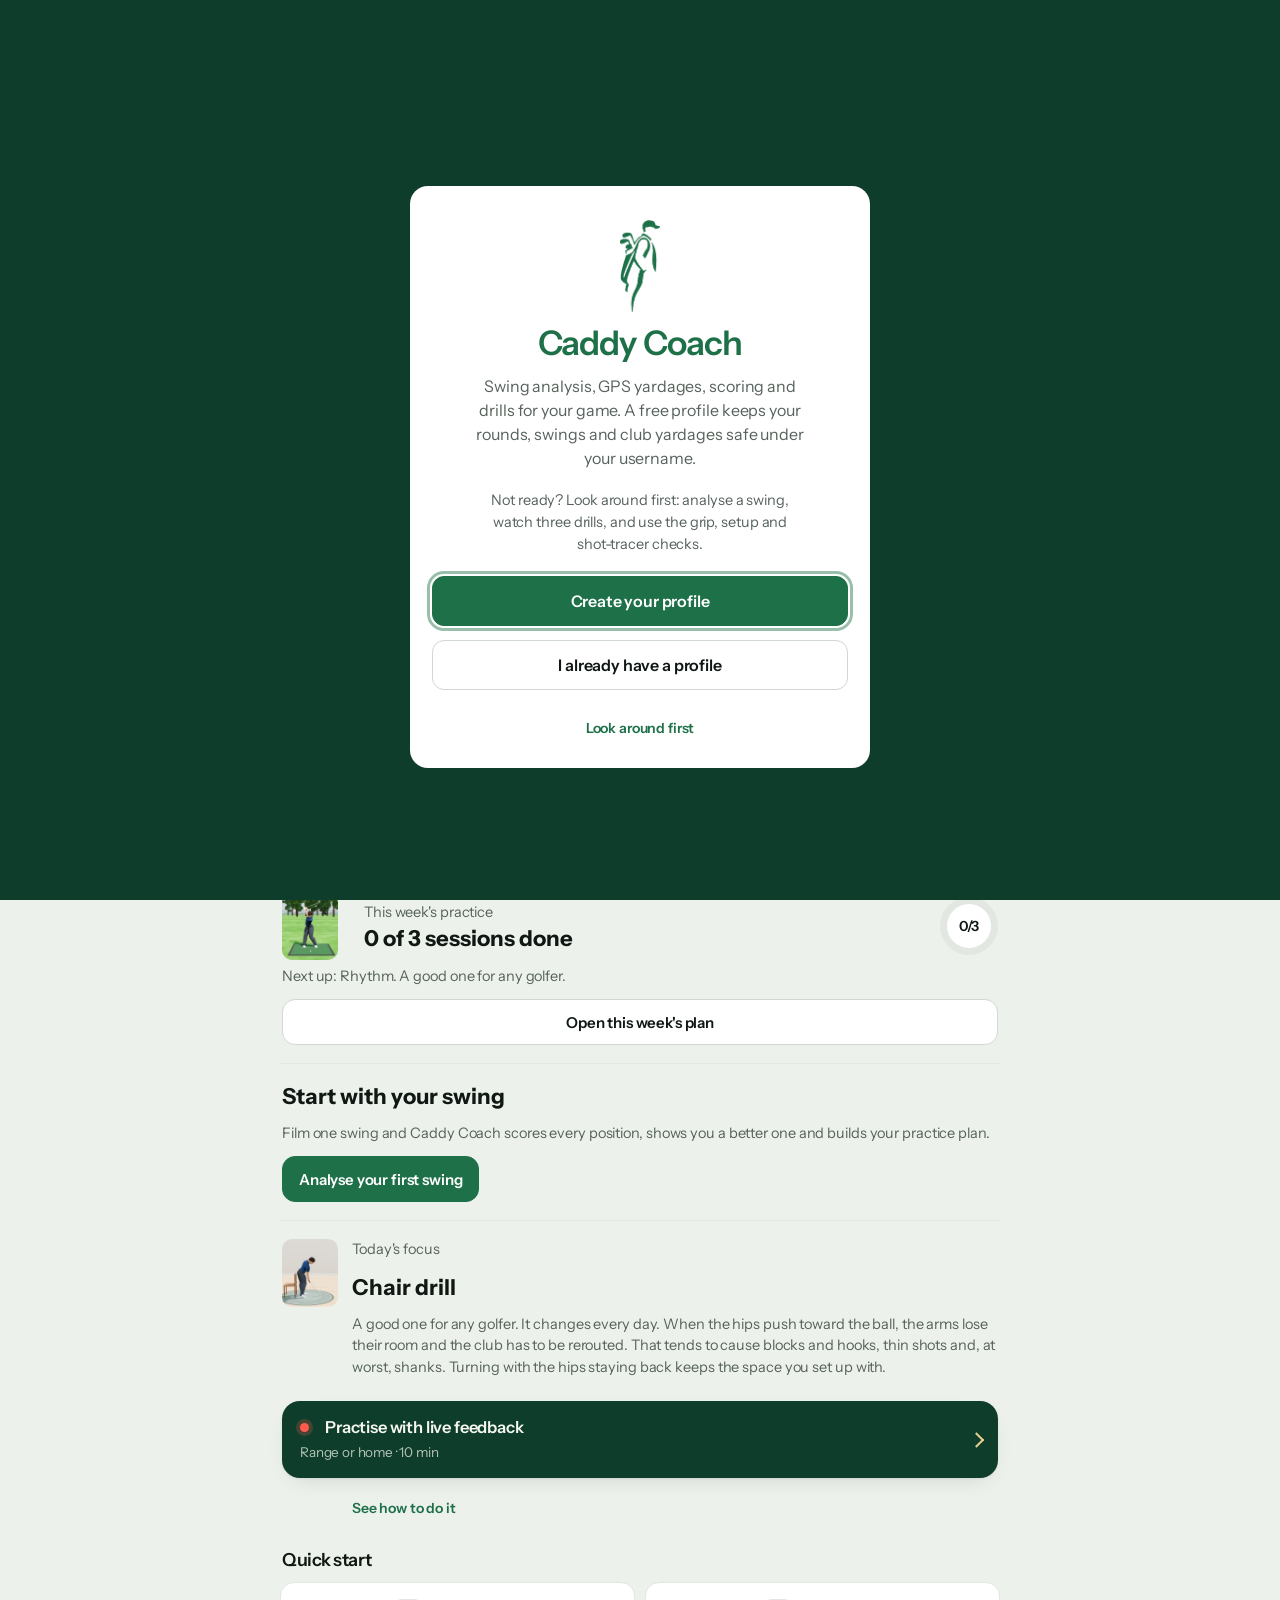
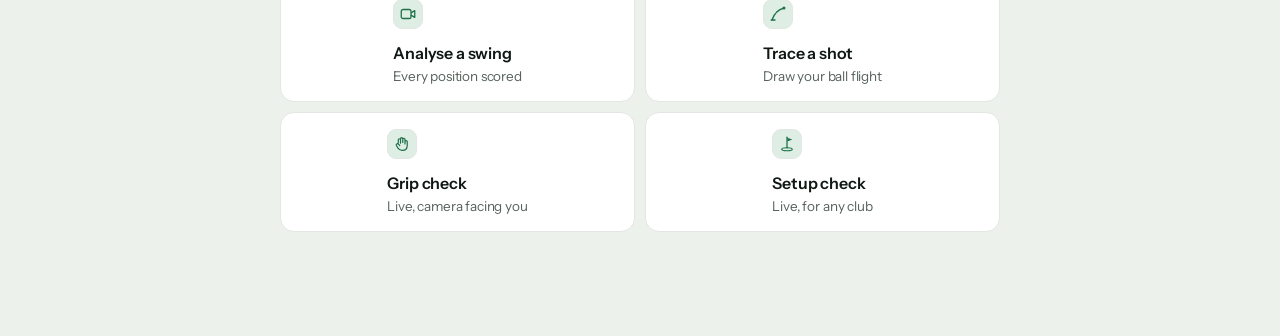
==== commit d10805aa: "My Golf Brain foundations: a saved golfer profile, focus with status, coaching history and "why" - g" ====
--- a/index.html
+++ b/index.html
@@ -2149,6 +2149,15 @@
 .plCard.on{border-color:var(--green,#1e6b3e);box-shadow:0 0 0 1px var(--green,#1e6b3e) inset}
 .plTop{display:flex;justify-content:space-between;align-items:baseline;gap:10px;flex-wrap:wrap}.plTop span{font-size:13.5px;color:var(--muted,#5f6f64)}
 .plCard ul{margin:6px 0 8px;padding-left:18px}.plCard li{margin:3px 0}.plSoon{margin:4px 0 0;font-weight:600}
+/* My Golf Brain (golfbrainui.js) */
+.gbFocus{list-style:none;margin:0;padding:0;display:grid;gap:10px}.gbFocus li{padding:10px 12px;border-radius:12px;border:1px solid var(--line,#dde4de)}.gbFocus p{margin:6px 0}
+.gbFT{display:flex;justify-content:space-between;align-items:center;gap:8px}
+.gbSt{font-size:12px;font-weight:700;padding:3px 9px;border-radius:999px;background:color-mix(in srgb,var(--ink,#132018) 8%,transparent);white-space:nowrap}
+.gbSt.improving{background:color-mix(in srgb,var(--green,#1e6b3e) 16%,transparent);color:var(--green,#1e6b3e)}.gbSt.done{background:var(--green,#1e6b3e);color:var(--green-ink,#fff)}
+.gbAbout{display:grid;gap:10px}.gbAbout label{display:grid;gap:4px;font-size:13.5px;color:var(--muted,#5f6f64)}
+.gbAbout input,.gbAbout select{padding:10px 12px;border-radius:12px;border:1px solid var(--line2,var(--line,#dde4de));background:var(--surface,#fff);color:var(--ink,#132018);font:inherit;min-width:0}
+.gbDl{margin:0;display:grid;gap:8px}.gbDl div{display:grid;grid-template-columns:44% 1fr;gap:8px;font-size:14.5px}.gbDl dt{color:var(--muted,#5f6f64)}.gbDl dd{margin:0;min-width:0}.gbDl .bTag{margin-left:4px}
+.gbHist{list-style:none;margin:0;padding:0;display:grid;gap:8px}.gbHist li{font-size:14px}.gbHist small{display:block;color:var(--muted,#5f6f64)}
 </style>
 
 <header class="topbar"><div class="in">
@@ -2466,6 +2475,7 @@
 <script src="swingcoach.js"></script>
 <script src="homehole.js"></script>
 <script src="onboard.js"></script>
+<script src="golfbrainlogic.js"></script>
 <script src="coachbrain.js"></script>
 <script src="coachhub.js"></script>
 <script src="roundreport.js"></script>
@@ -2476,6 +2486,8 @@
 <script src="friends.js"></script>
 <script src="tiers.js"></script>
 <script src="plans.js"></script>
+<script src="golfbrain.js"></script>
+<script src="golfbrainui.js"></script>
 
 <script>
 // Offline support, and getting updates in one launch: the app opens from the copy saved on the phone and fetches any new
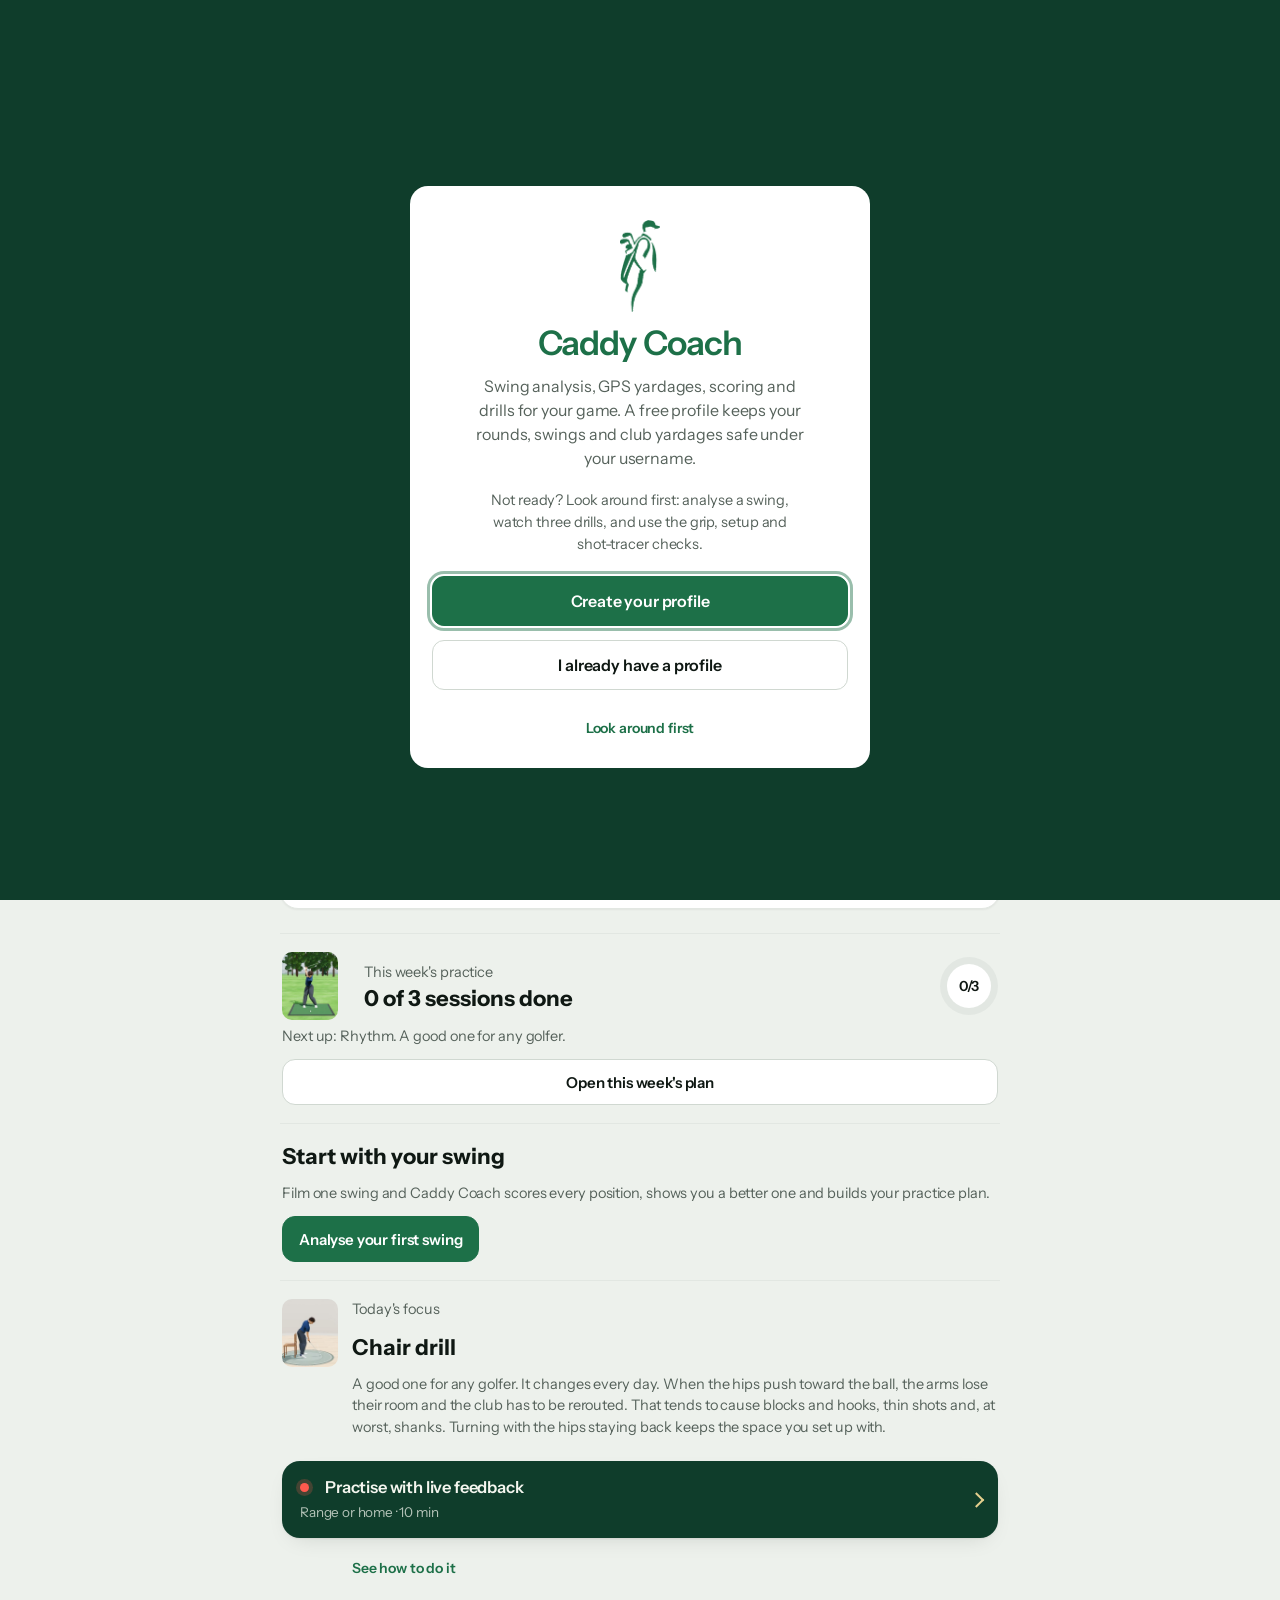
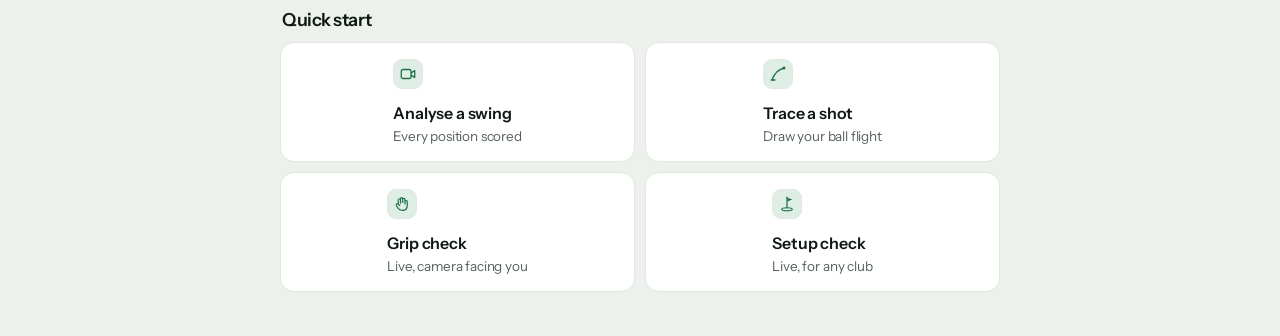
==== commit 619e6369: "In-app feedback and poster tracking - feedback.js: "Send feedback" in the profile menu; one gentle a" ====
--- a/index.html
+++ b/index.html
@@ -2149,6 +2149,21 @@
 .plCard.on{border-color:var(--green,#1e6b3e);box-shadow:0 0 0 1px var(--green,#1e6b3e) inset}
 .plTop{display:flex;justify-content:space-between;align-items:baseline;gap:10px;flex-wrap:wrap}.plTop span{font-size:13.5px;color:var(--muted,#5f6f64)}
 .plCard ul{margin:6px 0 8px;padding-left:18px}.plCard li{margin:3px 0}.plSoon{margin:4px 0 0;font-weight:600}
+/* Feedback (feedback.js) */
+.fbStars{display:flex;gap:6px;margin:0 0 14px}
+.fbStars button{flex:1;min-height:48px;border:1px solid var(--line,#dfe5e1);border-radius:12px;background:transparent;color:var(--line-strong,#b9c3bd);font-size:24px;line-height:1;cursor:pointer;transition:color .15s,background .15s,transform .12s}
+.fbStars button.on{color:#e0a100;background:rgba(224,161,0,.08);border-color:rgba(224,161,0,.35)}
+.fbStars button:active{transform:scale(.94)}
+.fbL{display:block;margin:0 0 12px;font:600 14px/1.3 var(--f-ui)}
+.fbL small{font-weight:400;color:var(--muted,#56625b)}
+.fbL textarea,.fbL input{display:block;width:100%;box-sizing:border-box;margin-top:6px;padding:12px;border:1px solid var(--line,#dfe5e1);border-radius:12px;background:var(--surface,#fff);color:inherit;font:400 16px/1.4 var(--f-ui);resize:vertical}
+.fbNote{margin:0 0 14px;color:var(--muted,#56625b);font:400 13px/1.4 var(--f-ui)}
+.fbAsk .shareSheet{touch-action:auto;max-height:92vh;overflow-y:auto}
+.fbList,.fbArr{list-style:none;margin:0;padding:0}
+.fbList li{padding:12px 0;border-top:1px solid var(--line,#dfe5e1)}.fbList li:first-child{border-top:0}
+.fbList p{margin:4px 0;font:400 15px/1.45 var(--f-ui)}
+.fbMeta{color:var(--muted,#56625b);font:500 12px/1.4 var(--f-ui)}
+.fbArr li{display:flex;justify-content:space-between;padding:8px 0;border-top:1px solid var(--line,#dfe5e1)}
 /* My Golf Brain (golfbrainui.js) */
 .gbFocus{list-style:none;margin:0;padding:0;display:grid;gap:10px}.gbFocus li{padding:10px 12px;border-radius:12px;border:1px solid var(--line,#dde4de)}.gbFocus p{margin:6px 0}
 .gbFT{display:flex;justify-content:space-between;align-items:center;gap:8px}
@@ -2488,6 +2503,7 @@
 <script src="plans.js"></script>
 <script src="golfbrain.js"></script>
 <script src="golfbrainui.js"></script>
+<script src="feedback.js"></script>
 
 <script>
 // Offline support, and getting updates in one launch: the app opens from the copy saved on the phone and fetches any new
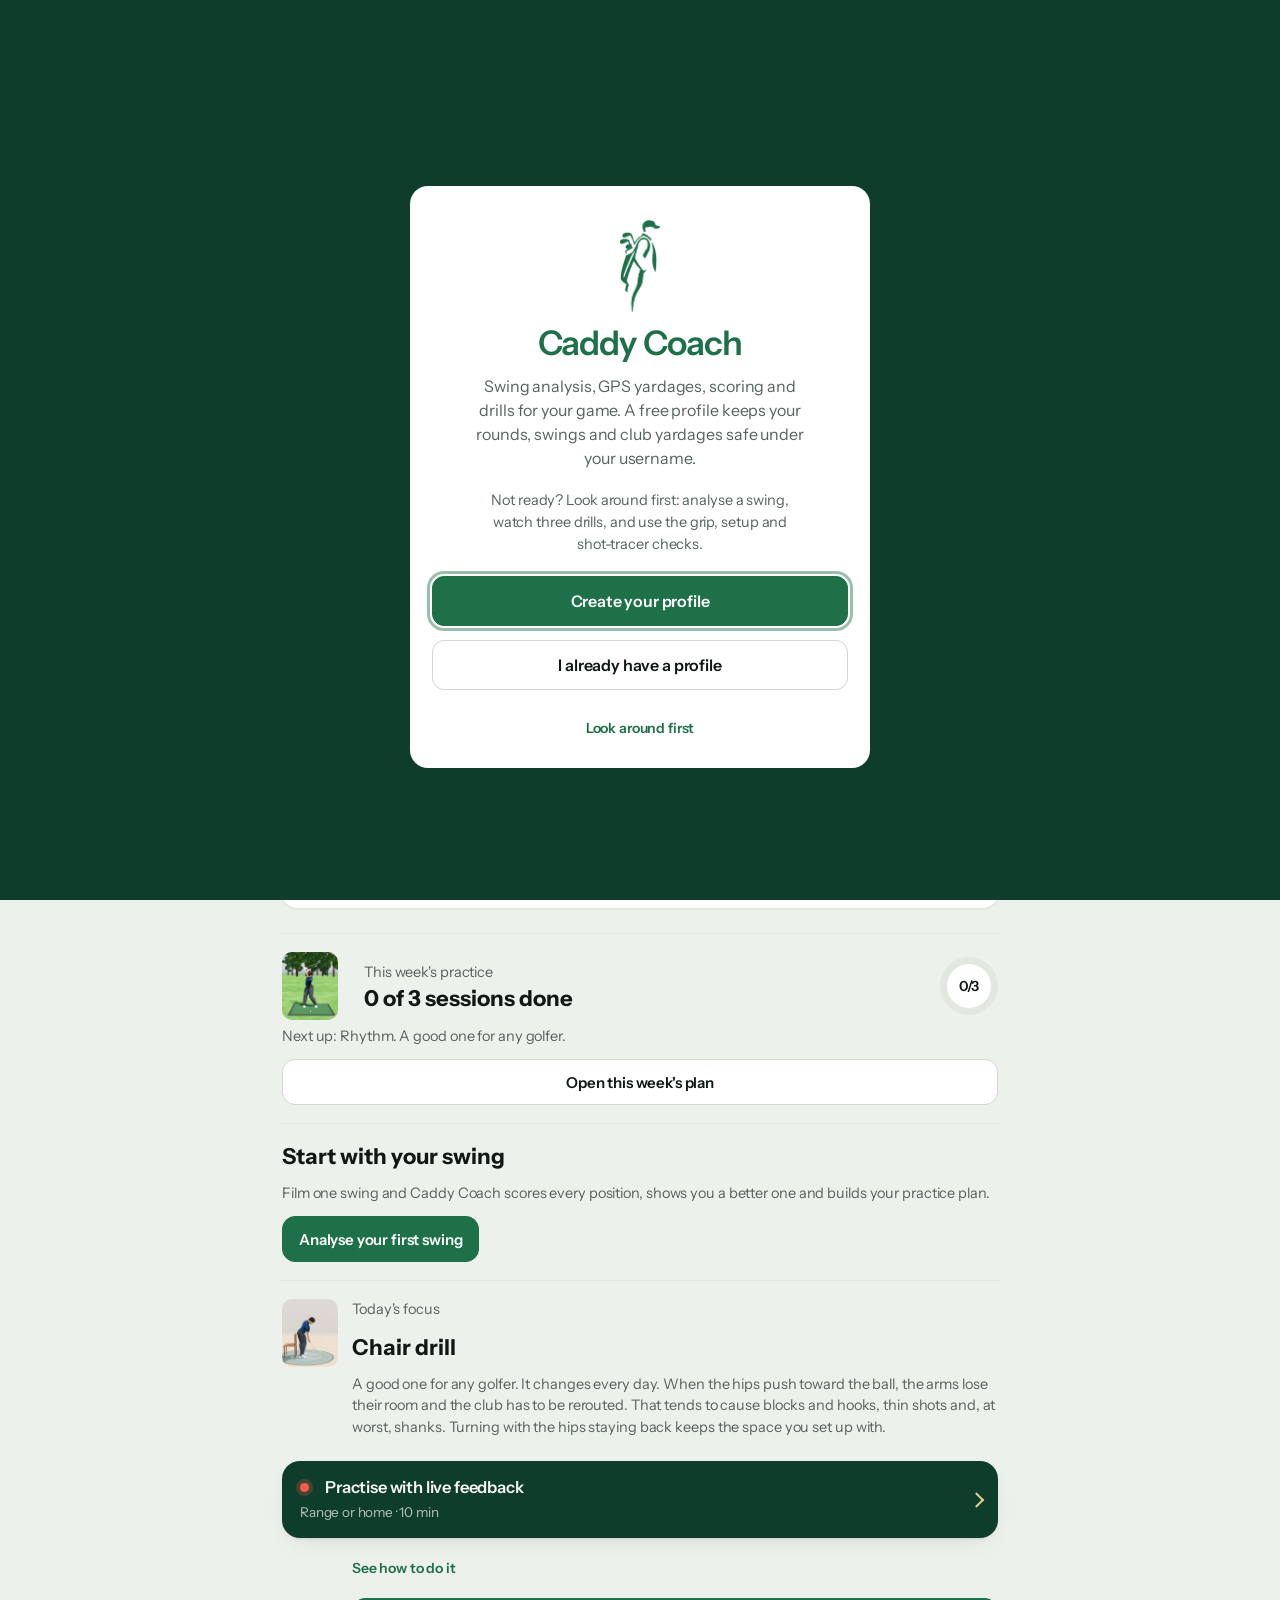
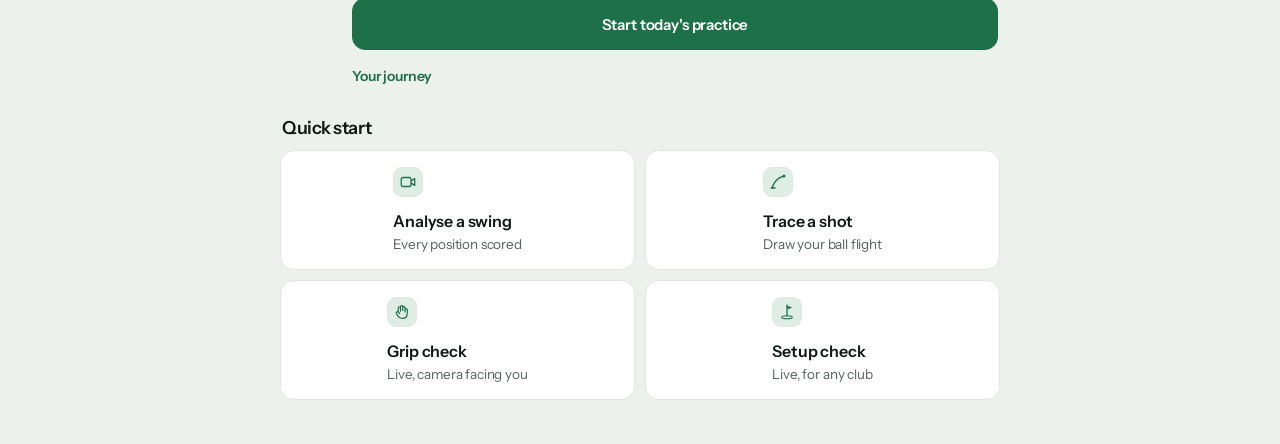
==== commit 2ce54692: "Today's practice: Home focus card, practice builder with simulator option, session player, journey -" ====
--- a/index.html
+++ b/index.html
@@ -2149,6 +2149,38 @@
 .plCard.on{border-color:var(--green,#1e6b3e);box-shadow:0 0 0 1px var(--green,#1e6b3e) inset}
 .plTop{display:flex;justify-content:space-between;align-items:baseline;gap:10px;flex-wrap:wrap}.plTop span{font-size:13.5px;color:var(--muted,#5f6f64)}
 .plCard ul{margin:6px 0 8px;padding-left:18px}.plCard li{margin:3px 0}.plSoon{margin:4px 0 0;font-weight:600}
+/* Today's practice (practiceui.js) */
+#homeFocus.hfCard{display:grid!important;grid-template-columns:minmax(0,1fr)!important;gap:8px}#homeFocus.hfCard>*{grid-column:1/-1!important;min-width:0}#homeFocus .hfGo{grid-column:1/-1}#homeFocus .hfLinks{grid-column:1/-1}
+.hfEye{color:var(--green,#1e6b3e);font:700 12px/1.2 var(--f-ui);letter-spacing:.08em;text-transform:uppercase}
+.hfT{font:700 20px/1.25 var(--f-disp);font-stretch:85%}
+.hfCard p{margin:0}
+.hfGo{width:100%;min-height:52px;margin-top:4px}
+.hfLinks{display:flex;justify-content:space-between;align-items:center;gap:12px}
+.prPlan,.prSteps{margin:0;padding:0;list-style:none;counter-reset:s}
+.prPlan li{display:flex;gap:14px;align-items:flex-start;padding:12px 0;border-top:1px solid var(--line,#dfe5e1)}.prPlan li:first-child{border-top:0}
+.prPlan small{display:block;color:var(--muted,#56625b);font:500 13px/1.35 var(--f-ui)}
+.prMin{flex:0 0 58px;font:700 15px/1.3 var(--f-ui);color:var(--green,#1e6b3e);font-variant-numeric:tabular-nums}
+.prGo{width:100%;min-height:52px;margin-top:14px}
+.prDots{display:flex;gap:6px;margin:0 0 12px}.prDots span{flex:1;height:5px;border-radius:3px;background:var(--line,#dfe5e1);transition:background .25s}
+.prDots .done{background:var(--green,#1e6b3e);opacity:.45}.prDots .now{background:var(--green,#1e6b3e)}
+.prKind{color:var(--muted,#56625b);font:600 13px/1.3 var(--f-ui)}
+.prStep h3{margin:4px 0 12px;font:700 22px/1.2 var(--f-disp);font-stretch:85%}
+.prTimer{display:flex;align-items:center;justify-content:space-between;gap:12px;padding:12px 14px;margin:0 0 14px;border-radius:14px;background:var(--surface2,#f2f5f3)}
+.prTimer b{font:700 32px/1 var(--f-disp);font-variant-numeric:tabular-nums;letter-spacing:-.01em}
+.prSteps li{counter-increment:s;position:relative;padding:0 0 10px 30px;font:400 16px/1.5 var(--f-ui)}
+.prSteps li::before{content:counter(s);position:absolute;left:0;top:1px;width:22px;height:22px;border-radius:50%;background:var(--green,#1e6b3e);color:var(--green-ink,#fff);font:700 12px/22px var(--f-ui);text-align:center}
+.prCue{margin:4px 0 10px;padding:10px 12px;border-left:3px solid var(--green,#1e6b3e);background:var(--surface2,#f2f5f3);border-radius:0 10px 10px 0}
+.prScore{display:block;margin-top:14px;font:600 14px/1.3 var(--f-ui)}
+.prScore input{display:block;width:100%;box-sizing:border-box;margin-top:6px;padding:12px;border:1px solid var(--line,#dfe5e1);border-radius:12px;font:600 18px/1.2 var(--f-ui);background:var(--surface,#fff);color:inherit}
+.prNav{display:flex;gap:10px;padding:4px 0 calc(env(safe-area-inset-bottom,0px) + 12px)}.prNav button{flex:1;min-height:52px}
+.prPill{position:fixed;left:50%;bottom:calc(env(safe-area-inset-bottom,0px) + 84px);transform:translateX(-50%);z-index:60;padding:12px 18px;border:0;border-radius:999px;background:var(--green,#1e6b3e);color:var(--green-ink,#fff);font:700 14px/1 var(--f-ui);box-shadow:0 8px 24px rgba(8,20,13,.25);font-variant-numeric:tabular-nums}
+.prPill[hidden]{display:none}
+.gbJourney{list-style:none;margin:0;padding:0 0 0 14px;border-left:2px solid var(--line,#dfe5e1)}
+.gbJourney li{position:relative;padding:0 0 14px 12px;font:400 15px/1.45 var(--f-ui)}
+.gbJourney li::before{content:"";position:absolute;left:-21px;top:5px;width:12px;height:12px;border-radius:50%;background:var(--surface,#fff);border:2px solid var(--muted,#56625b)}
+.gbJourney li.sorted::before{background:var(--green,#1e6b3e);border-color:var(--green,#1e6b3e)}
+.gbJourney li.practice::before{border-color:var(--green,#1e6b3e)}
+.gbJourney small{display:block;color:var(--muted,#56625b);font:600 12px/1.4 var(--f-ui)}
 /* Feedback (feedback.js) */
 .fbStars{display:flex;gap:6px;margin:0 0 14px}
 .fbStars button{flex:1;min-height:48px;border:1px solid var(--line,#dfe5e1);border-radius:12px;background:transparent;color:var(--line-strong,#b9c3bd);font-size:24px;line-height:1;cursor:pointer;transition:color .15s,background .15s,transform .12s}
@@ -2504,6 +2536,8 @@
 <script src="golfbrain.js"></script>
 <script src="golfbrainui.js"></script>
 <script src="feedback.js"></script>
+<script src="practicelogic.js"></script>
+<script src="practiceui.js"></script>
 
 <script>
 // Offline support, and getting updates in one launch: the app opens from the copy saved on the phone and fetches any new
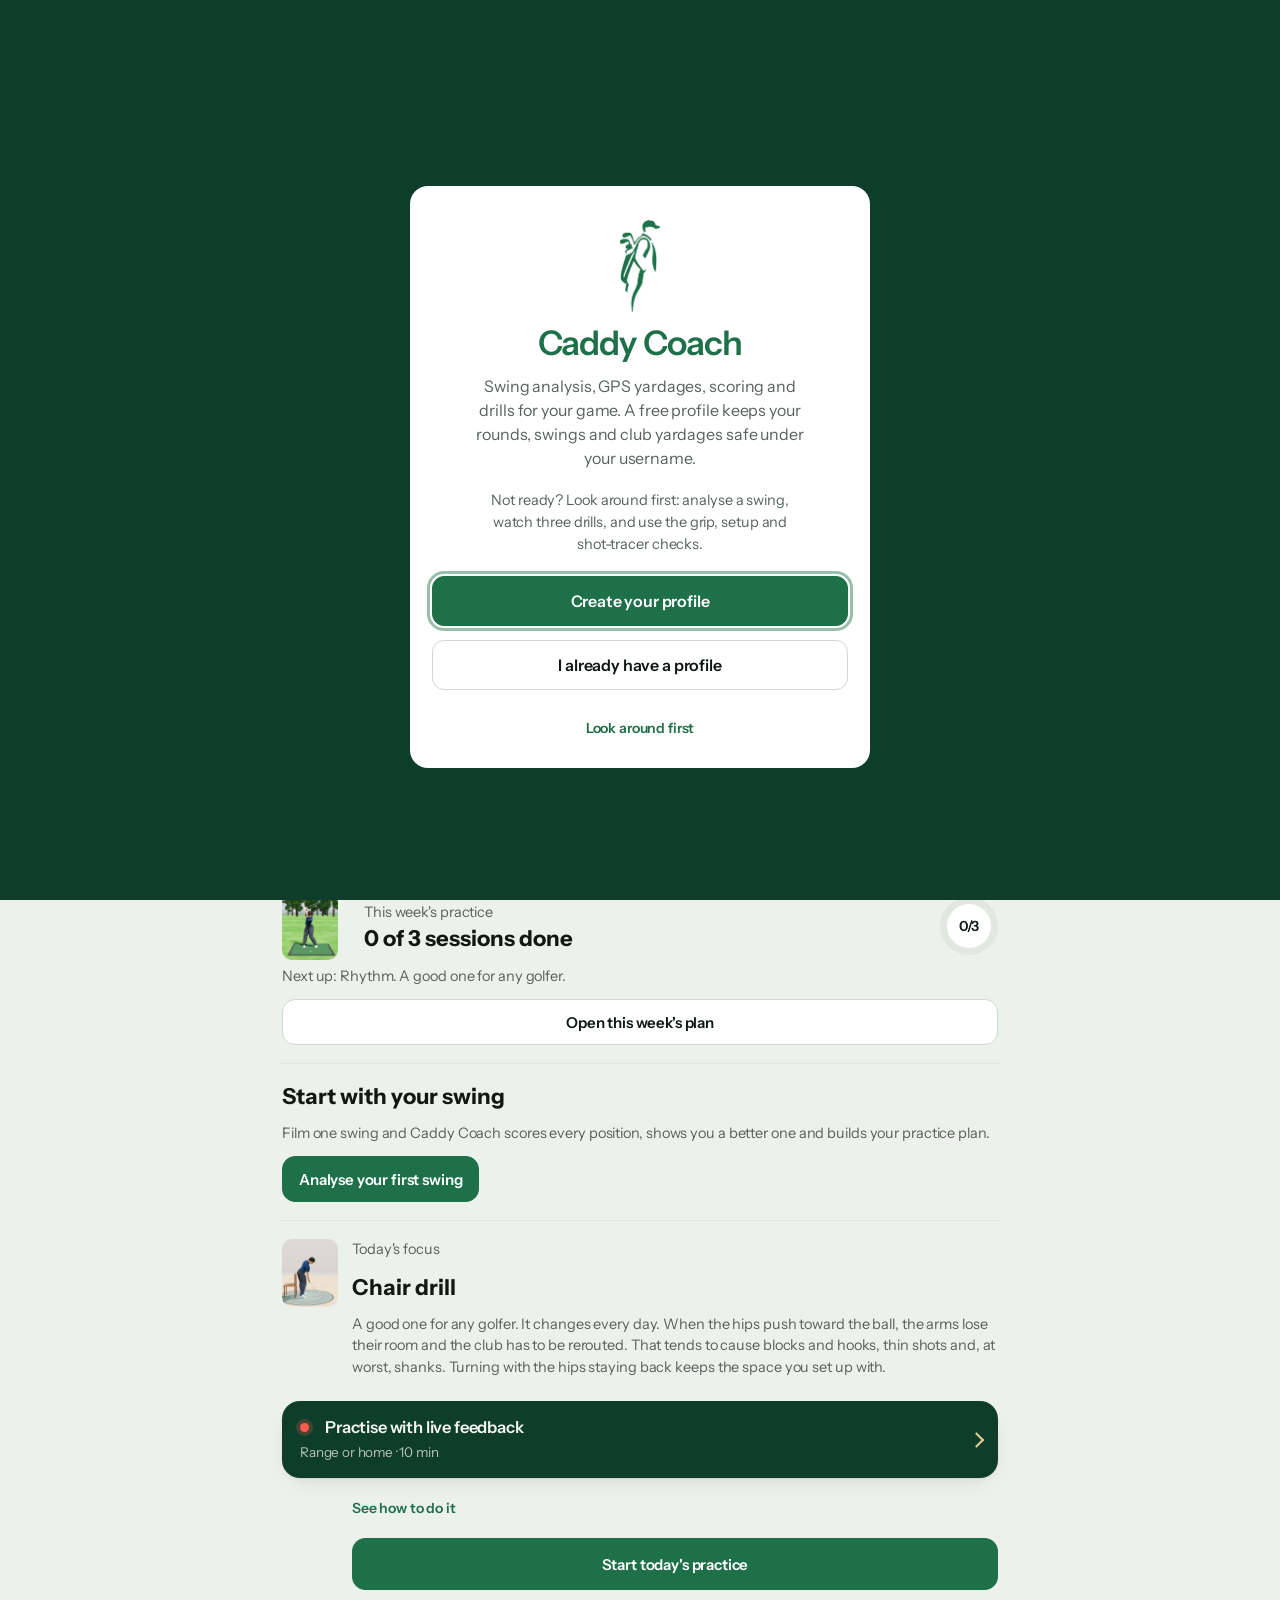
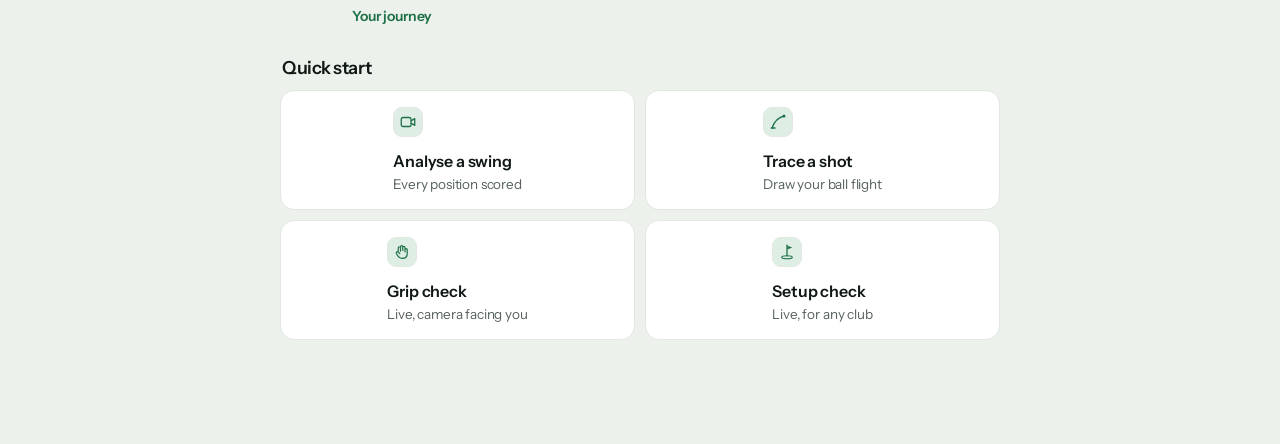
==== commit 0b6f9c32: "Your progress: swing timeline, compare two swings, patterns across rounds - trendlogic.js (tested): " ====
--- a/index.html
+++ b/index.html
@@ -2149,6 +2149,21 @@
 .plCard.on{border-color:var(--green,#1e6b3e);box-shadow:0 0 0 1px var(--green,#1e6b3e) inset}
 .plTop{display:flex;justify-content:space-between;align-items:baseline;gap:10px;flex-wrap:wrap}.plTop span{font-size:13.5px;color:var(--muted,#5f6f64)}
 .plCard ul{margin:6px 0 8px;padding-left:18px}.plCard li{margin:3px 0}.plSoon{margin:4px 0 0;font-weight:600}
+/* Swing timeline and round patterns (trends.js) */
+.trList{list-style:none;margin:0 0 8px;padding:0}
+.trList li{display:grid;grid-template-columns:minmax(0,1fr) auto auto;align-items:center;gap:10px;padding:10px 0;border-top:1px solid var(--line,#dde4de)}.trList li:first-child{border-top:0}
+.trList b{display:block;font:600 14.5px/1.3 var(--f-ui)}.trList small{color:var(--muted,#5f6f64);font:400 13px/1.3 var(--f-ui)}
+.trList i{font:700 12px/1 var(--f-ui);font-style:normal;padding:4px 8px;border-radius:999px;background:color-mix(in srgb,var(--ink,#132018) 7%,transparent);white-space:nowrap}
+.trList li.better i{background:color-mix(in srgb,var(--green,#1e6b3e) 16%,transparent);color:var(--green,#1e6b3e)}
+.trList li.worse i{background:color-mix(in srgb,#c2410c 14%,transparent);color:#c2410c}
+.trSpark{width:90px;height:26px;color:var(--muted,#5f6f64)}.trList li.better .trSpark{color:var(--green,#1e6b3e)}.trList li.worse .trSpark{color:#c2410c}
+.trCmp li{grid-template-columns:minmax(0,1fr) auto}
+.trPick{display:grid;grid-template-columns:1fr 1fr;gap:10px;margin:0 0 12px}
+.trPick label{display:grid;gap:4px;font:600 13px/1.3 var(--f-ui);color:var(--muted,#5f6f64)}
+.trPick select{padding:10px;border-radius:12px;border:1px solid var(--line2,var(--line,#dde4de));background:var(--surface,#fff);color:var(--ink,#132018);font:500 15px/1.2 var(--f-ui);min-width:0}
+.trPat{list-style:none;margin:0;padding:0;display:grid;gap:10px}
+.trPat li{padding:12px;border-radius:12px;border:1px solid var(--line,#dde4de)}
+.trPat b{font:700 15.5px/1.3 var(--f-ui)}.trPat p{margin:4px 0;font:400 15px/1.45 var(--f-ui)}.trPat small{color:var(--muted,#5f6f64);font:400 13px/1.4 var(--f-ui)}
 /* Today's practice (practiceui.js) */
 #homeFocus.hfCard{display:grid!important;grid-template-columns:minmax(0,1fr)!important;gap:8px}#homeFocus.hfCard>*{grid-column:1/-1!important;min-width:0}#homeFocus .hfGo{grid-column:1/-1}#homeFocus .hfLinks{grid-column:1/-1}
 .hfEye{color:var(--green,#1e6b3e);font:700 12px/1.2 var(--f-ui);letter-spacing:.08em;text-transform:uppercase}
@@ -2538,6 +2553,8 @@
 <script src="feedback.js"></script>
 <script src="practicelogic.js"></script>
 <script src="practiceui.js"></script>
+<script src="trendlogic.js"></script>
+<script src="trends.js"></script>
 
 <script>
 // Offline support, and getting updates in one launch: the app opens from the copy saved on the phone and fetches any new
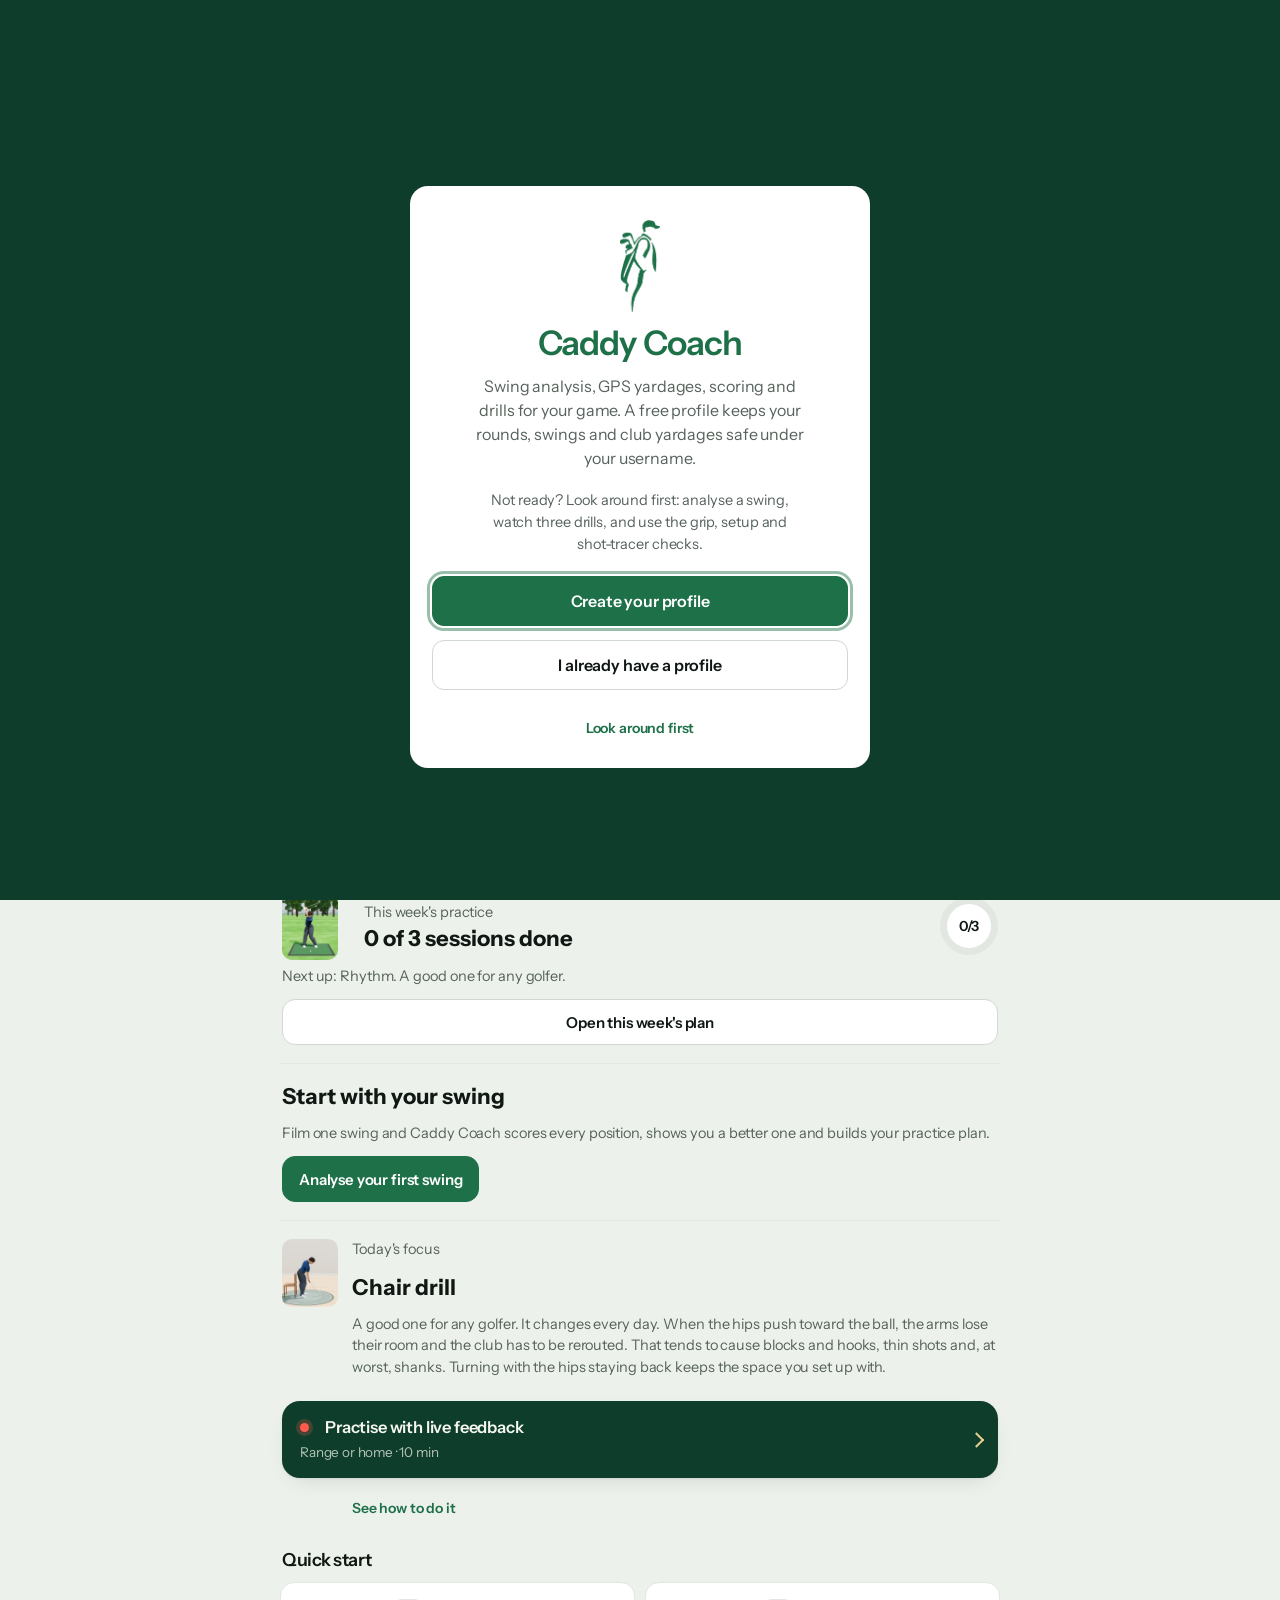
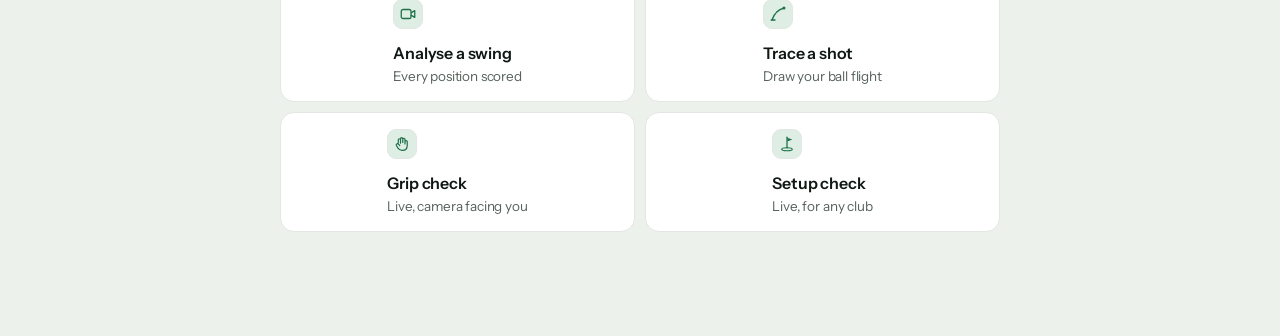
==== commit 0c2a323a: "Merge pull request #62 from Stevosadventuretime/feedback In-app feedback and poster tracking" ====
--- a/index.html
+++ b/index.html
@@ -2149,53 +2149,6 @@
 .plCard.on{border-color:var(--green,#1e6b3e);box-shadow:0 0 0 1px var(--green,#1e6b3e) inset}
 .plTop{display:flex;justify-content:space-between;align-items:baseline;gap:10px;flex-wrap:wrap}.plTop span{font-size:13.5px;color:var(--muted,#5f6f64)}
 .plCard ul{margin:6px 0 8px;padding-left:18px}.plCard li{margin:3px 0}.plSoon{margin:4px 0 0;font-weight:600}
-/* Swing timeline and round patterns (trends.js) */
-.trList{list-style:none;margin:0 0 8px;padding:0}
-.trList li{display:grid;grid-template-columns:minmax(0,1fr) auto auto;align-items:center;gap:10px;padding:10px 0;border-top:1px solid var(--line,#dde4de)}.trList li:first-child{border-top:0}
-.trList b{display:block;font:600 14.5px/1.3 var(--f-ui)}.trList small{color:var(--muted,#5f6f64);font:400 13px/1.3 var(--f-ui)}
-.trList i{font:700 12px/1 var(--f-ui);font-style:normal;padding:4px 8px;border-radius:999px;background:color-mix(in srgb,var(--ink,#132018) 7%,transparent);white-space:nowrap}
-.trList li.better i{background:color-mix(in srgb,var(--green,#1e6b3e) 16%,transparent);color:var(--green,#1e6b3e)}
-.trList li.worse i{background:color-mix(in srgb,#c2410c 14%,transparent);color:#c2410c}
-.trSpark{width:90px;height:26px;color:var(--muted,#5f6f64)}.trList li.better .trSpark{color:var(--green,#1e6b3e)}.trList li.worse .trSpark{color:#c2410c}
-.trCmp li{grid-template-columns:minmax(0,1fr) auto}
-.trPick{display:grid;grid-template-columns:1fr 1fr;gap:10px;margin:0 0 12px}
-.trPick label{display:grid;gap:4px;font:600 13px/1.3 var(--f-ui);color:var(--muted,#5f6f64)}
-.trPick select{padding:10px;border-radius:12px;border:1px solid var(--line2,var(--line,#dde4de));background:var(--surface,#fff);color:var(--ink,#132018);font:500 15px/1.2 var(--f-ui);min-width:0}
-.trPat{list-style:none;margin:0;padding:0;display:grid;gap:10px}
-.trPat li{padding:12px;border-radius:12px;border:1px solid var(--line,#dde4de)}
-.trPat b{font:700 15.5px/1.3 var(--f-ui)}.trPat p{margin:4px 0;font:400 15px/1.45 var(--f-ui)}.trPat small{color:var(--muted,#5f6f64);font:400 13px/1.4 var(--f-ui)}
-/* Today's practice (practiceui.js) */
-#homeFocus.hfCard{display:grid!important;grid-template-columns:minmax(0,1fr)!important;gap:8px}#homeFocus.hfCard>*{grid-column:1/-1!important;min-width:0}#homeFocus .hfGo{grid-column:1/-1}#homeFocus .hfLinks{grid-column:1/-1}
-.hfEye{color:var(--green,#1e6b3e);font:700 12px/1.2 var(--f-ui);letter-spacing:.08em;text-transform:uppercase}
-.hfT{font:700 20px/1.25 var(--f-disp);font-stretch:85%}
-.hfCard p{margin:0}
-.hfGo{width:100%;min-height:52px;margin-top:4px}
-.hfLinks{display:flex;justify-content:space-between;align-items:center;gap:12px}
-.prPlan,.prSteps{margin:0;padding:0;list-style:none;counter-reset:s}
-.prPlan li{display:flex;gap:14px;align-items:flex-start;padding:12px 0;border-top:1px solid var(--line,#dfe5e1)}.prPlan li:first-child{border-top:0}
-.prPlan small{display:block;color:var(--muted,#56625b);font:500 13px/1.35 var(--f-ui)}
-.prMin{flex:0 0 58px;font:700 15px/1.3 var(--f-ui);color:var(--green,#1e6b3e);font-variant-numeric:tabular-nums}
-.prGo{width:100%;min-height:52px;margin-top:14px}
-.prDots{display:flex;gap:6px;margin:0 0 12px}.prDots span{flex:1;height:5px;border-radius:3px;background:var(--line,#dfe5e1);transition:background .25s}
-.prDots .done{background:var(--green,#1e6b3e);opacity:.45}.prDots .now{background:var(--green,#1e6b3e)}
-.prKind{color:var(--muted,#56625b);font:600 13px/1.3 var(--f-ui)}
-.prStep h3{margin:4px 0 12px;font:700 22px/1.2 var(--f-disp);font-stretch:85%}
-.prTimer{display:flex;align-items:center;justify-content:space-between;gap:12px;padding:12px 14px;margin:0 0 14px;border-radius:14px;background:var(--surface2,#f2f5f3)}
-.prTimer b{font:700 32px/1 var(--f-disp);font-variant-numeric:tabular-nums;letter-spacing:-.01em}
-.prSteps li{counter-increment:s;position:relative;padding:0 0 10px 30px;font:400 16px/1.5 var(--f-ui)}
-.prSteps li::before{content:counter(s);position:absolute;left:0;top:1px;width:22px;height:22px;border-radius:50%;background:var(--green,#1e6b3e);color:var(--green-ink,#fff);font:700 12px/22px var(--f-ui);text-align:center}
-.prCue{margin:4px 0 10px;padding:10px 12px;border-left:3px solid var(--green,#1e6b3e);background:var(--surface2,#f2f5f3);border-radius:0 10px 10px 0}
-.prScore{display:block;margin-top:14px;font:600 14px/1.3 var(--f-ui)}
-.prScore input{display:block;width:100%;box-sizing:border-box;margin-top:6px;padding:12px;border:1px solid var(--line,#dfe5e1);border-radius:12px;font:600 18px/1.2 var(--f-ui);background:var(--surface,#fff);color:inherit}
-.prNav{display:flex;gap:10px;padding:4px 0 calc(env(safe-area-inset-bottom,0px) + 12px)}.prNav button{flex:1;min-height:52px}
-.prPill{position:fixed;left:50%;bottom:calc(env(safe-area-inset-bottom,0px) + 84px);transform:translateX(-50%);z-index:60;padding:12px 18px;border:0;border-radius:999px;background:var(--green,#1e6b3e);color:var(--green-ink,#fff);font:700 14px/1 var(--f-ui);box-shadow:0 8px 24px rgba(8,20,13,.25);font-variant-numeric:tabular-nums}
-.prPill[hidden]{display:none}
-.gbJourney{list-style:none;margin:0;padding:0 0 0 14px;border-left:2px solid var(--line,#dfe5e1)}
-.gbJourney li{position:relative;padding:0 0 14px 12px;font:400 15px/1.45 var(--f-ui)}
-.gbJourney li::before{content:"";position:absolute;left:-21px;top:5px;width:12px;height:12px;border-radius:50%;background:var(--surface,#fff);border:2px solid var(--muted,#56625b)}
-.gbJourney li.sorted::before{background:var(--green,#1e6b3e);border-color:var(--green,#1e6b3e)}
-.gbJourney li.practice::before{border-color:var(--green,#1e6b3e)}
-.gbJourney small{display:block;color:var(--muted,#56625b);font:600 12px/1.4 var(--f-ui)}
 /* Feedback (feedback.js) */
 .fbStars{display:flex;gap:6px;margin:0 0 14px}
 .fbStars button{flex:1;min-height:48px;border:1px solid var(--line,#dfe5e1);border-radius:12px;background:transparent;color:var(--line-strong,#b9c3bd);font-size:24px;line-height:1;cursor:pointer;transition:color .15s,background .15s,transform .12s}
@@ -2551,10 +2504,6 @@
 <script src="golfbrain.js"></script>
 <script src="golfbrainui.js"></script>
 <script src="feedback.js"></script>
-<script src="practicelogic.js"></script>
-<script src="practiceui.js"></script>
-<script src="trendlogic.js"></script>
-<script src="trends.js"></script>
 
 <script>
 // Offline support, and getting updates in one launch: the app opens from the copy saved on the phone and fetches any new
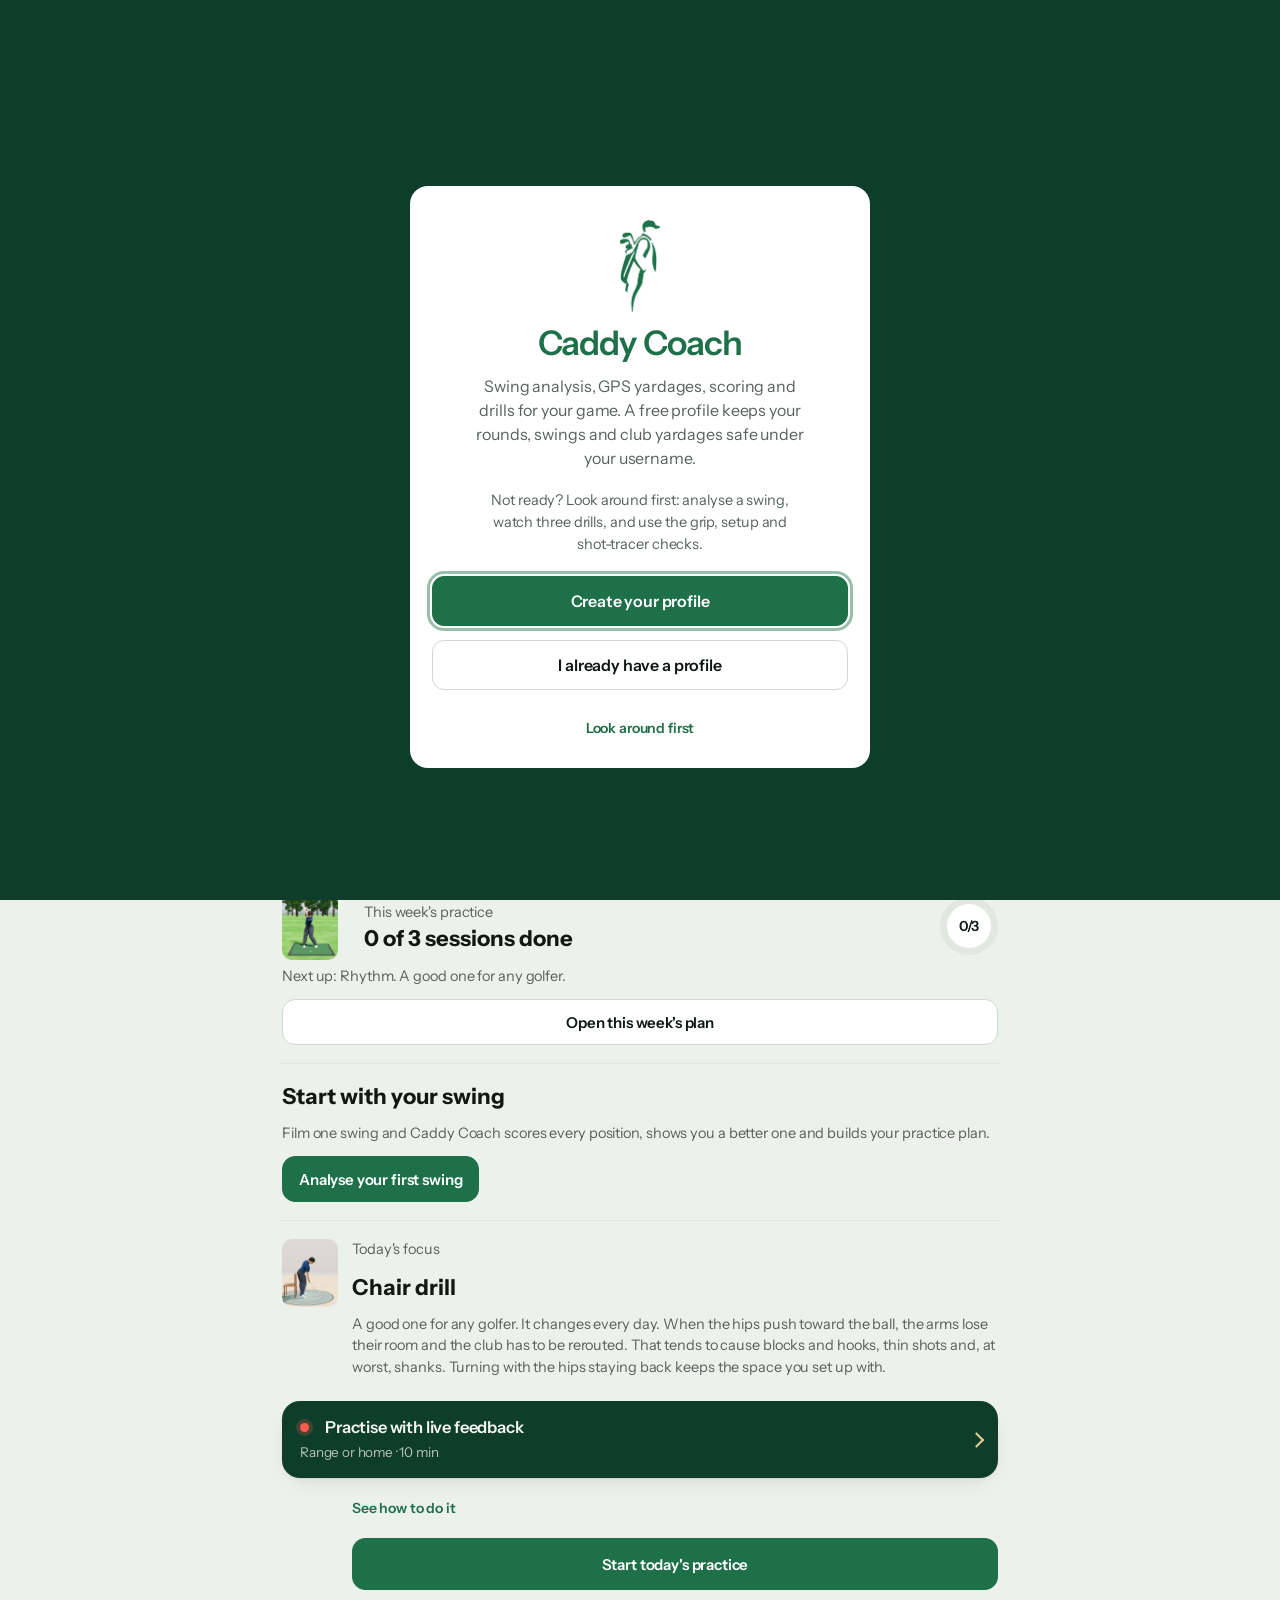
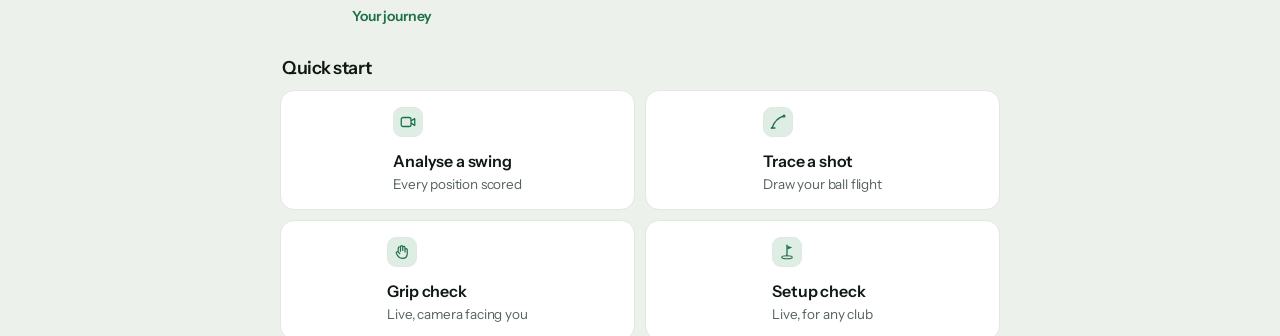
==== commit 8cc42520: "Merge pull request #63 from Stevosadventuretime/home-practice Today's practice: focus card, practice" ====
--- a/index.html
+++ b/index.html
@@ -2149,6 +2149,38 @@
 .plCard.on{border-color:var(--green,#1e6b3e);box-shadow:0 0 0 1px var(--green,#1e6b3e) inset}
 .plTop{display:flex;justify-content:space-between;align-items:baseline;gap:10px;flex-wrap:wrap}.plTop span{font-size:13.5px;color:var(--muted,#5f6f64)}
 .plCard ul{margin:6px 0 8px;padding-left:18px}.plCard li{margin:3px 0}.plSoon{margin:4px 0 0;font-weight:600}
+/* Today's practice (practiceui.js) */
+#homeFocus.hfCard{display:grid!important;grid-template-columns:minmax(0,1fr)!important;gap:8px}#homeFocus.hfCard>*{grid-column:1/-1!important;min-width:0}#homeFocus .hfGo{grid-column:1/-1}#homeFocus .hfLinks{grid-column:1/-1}
+.hfEye{color:var(--green,#1e6b3e);font:700 12px/1.2 var(--f-ui);letter-spacing:.08em;text-transform:uppercase}
+.hfT{font:700 20px/1.25 var(--f-disp);font-stretch:85%}
+.hfCard p{margin:0}
+.hfGo{width:100%;min-height:52px;margin-top:4px}
+.hfLinks{display:flex;justify-content:space-between;align-items:center;gap:12px}
+.prPlan,.prSteps{margin:0;padding:0;list-style:none;counter-reset:s}
+.prPlan li{display:flex;gap:14px;align-items:flex-start;padding:12px 0;border-top:1px solid var(--line,#dfe5e1)}.prPlan li:first-child{border-top:0}
+.prPlan small{display:block;color:var(--muted,#56625b);font:500 13px/1.35 var(--f-ui)}
+.prMin{flex:0 0 58px;font:700 15px/1.3 var(--f-ui);color:var(--green,#1e6b3e);font-variant-numeric:tabular-nums}
+.prGo{width:100%;min-height:52px;margin-top:14px}
+.prDots{display:flex;gap:6px;margin:0 0 12px}.prDots span{flex:1;height:5px;border-radius:3px;background:var(--line,#dfe5e1);transition:background .25s}
+.prDots .done{background:var(--green,#1e6b3e);opacity:.45}.prDots .now{background:var(--green,#1e6b3e)}
+.prKind{color:var(--muted,#56625b);font:600 13px/1.3 var(--f-ui)}
+.prStep h3{margin:4px 0 12px;font:700 22px/1.2 var(--f-disp);font-stretch:85%}
+.prTimer{display:flex;align-items:center;justify-content:space-between;gap:12px;padding:12px 14px;margin:0 0 14px;border-radius:14px;background:var(--surface2,#f2f5f3)}
+.prTimer b{font:700 32px/1 var(--f-disp);font-variant-numeric:tabular-nums;letter-spacing:-.01em}
+.prSteps li{counter-increment:s;position:relative;padding:0 0 10px 30px;font:400 16px/1.5 var(--f-ui)}
+.prSteps li::before{content:counter(s);position:absolute;left:0;top:1px;width:22px;height:22px;border-radius:50%;background:var(--green,#1e6b3e);color:var(--green-ink,#fff);font:700 12px/22px var(--f-ui);text-align:center}
+.prCue{margin:4px 0 10px;padding:10px 12px;border-left:3px solid var(--green,#1e6b3e);background:var(--surface2,#f2f5f3);border-radius:0 10px 10px 0}
+.prScore{display:block;margin-top:14px;font:600 14px/1.3 var(--f-ui)}
+.prScore input{display:block;width:100%;box-sizing:border-box;margin-top:6px;padding:12px;border:1px solid var(--line,#dfe5e1);border-radius:12px;font:600 18px/1.2 var(--f-ui);background:var(--surface,#fff);color:inherit}
+.prNav{display:flex;gap:10px;padding:4px 0 calc(env(safe-area-inset-bottom,0px) + 12px)}.prNav button{flex:1;min-height:52px}
+.prPill{position:fixed;left:50%;bottom:calc(env(safe-area-inset-bottom,0px) + 84px);transform:translateX(-50%);z-index:60;padding:12px 18px;border:0;border-radius:999px;background:var(--green,#1e6b3e);color:var(--green-ink,#fff);font:700 14px/1 var(--f-ui);box-shadow:0 8px 24px rgba(8,20,13,.25);font-variant-numeric:tabular-nums}
+.prPill[hidden]{display:none}
+.gbJourney{list-style:none;margin:0;padding:0 0 0 14px;border-left:2px solid var(--line,#dfe5e1)}
+.gbJourney li{position:relative;padding:0 0 14px 12px;font:400 15px/1.45 var(--f-ui)}
+.gbJourney li::before{content:"";position:absolute;left:-21px;top:5px;width:12px;height:12px;border-radius:50%;background:var(--surface,#fff);border:2px solid var(--muted,#56625b)}
+.gbJourney li.sorted::before{background:var(--green,#1e6b3e);border-color:var(--green,#1e6b3e)}
+.gbJourney li.practice::before{border-color:var(--green,#1e6b3e)}
+.gbJourney small{display:block;color:var(--muted,#56625b);font:600 12px/1.4 var(--f-ui)}
 /* Feedback (feedback.js) */
 .fbStars{display:flex;gap:6px;margin:0 0 14px}
 .fbStars button{flex:1;min-height:48px;border:1px solid var(--line,#dfe5e1);border-radius:12px;background:transparent;color:var(--line-strong,#b9c3bd);font-size:24px;line-height:1;cursor:pointer;transition:color .15s,background .15s,transform .12s}
@@ -2504,6 +2536,8 @@
 <script src="golfbrain.js"></script>
 <script src="golfbrainui.js"></script>
 <script src="feedback.js"></script>
+<script src="practicelogic.js"></script>
+<script src="practiceui.js"></script>
 
 <script>
 // Offline support, and getting updates in one launch: the app opens from the copy saved on the phone and fetches any new
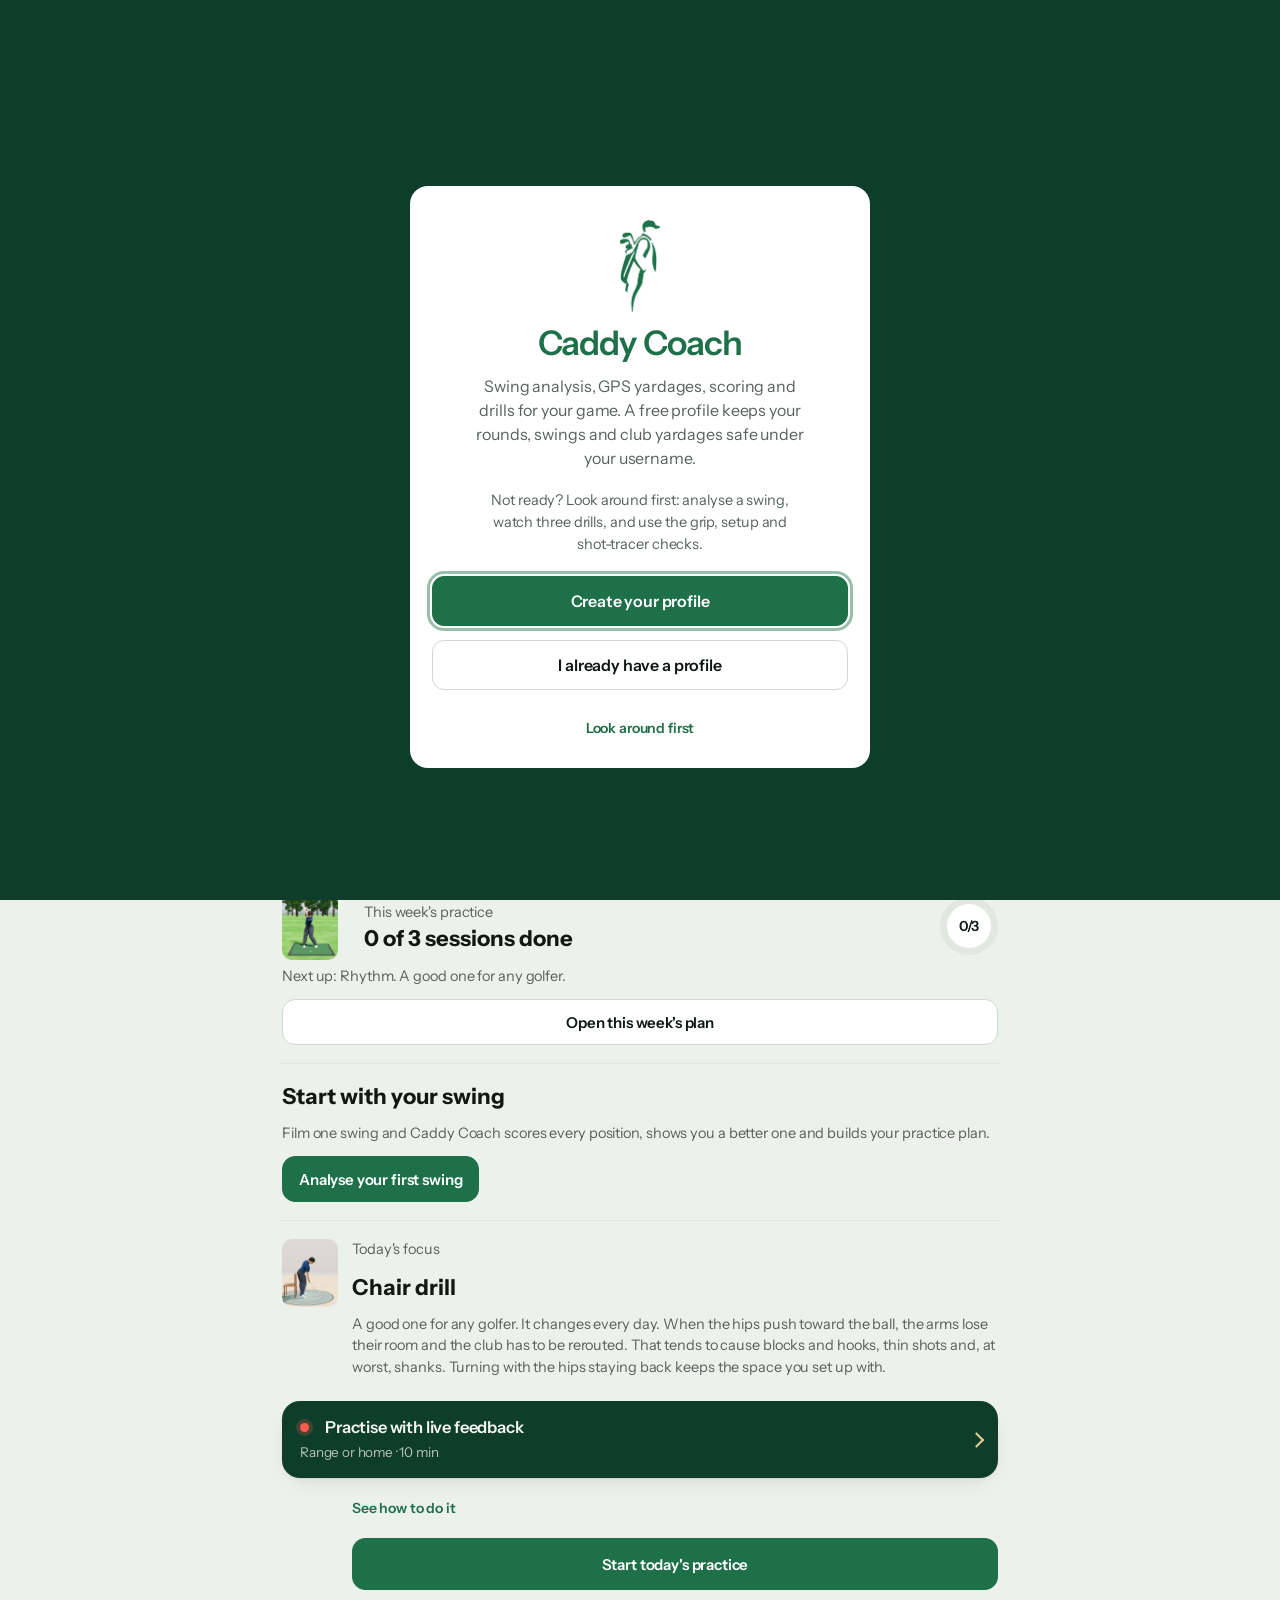
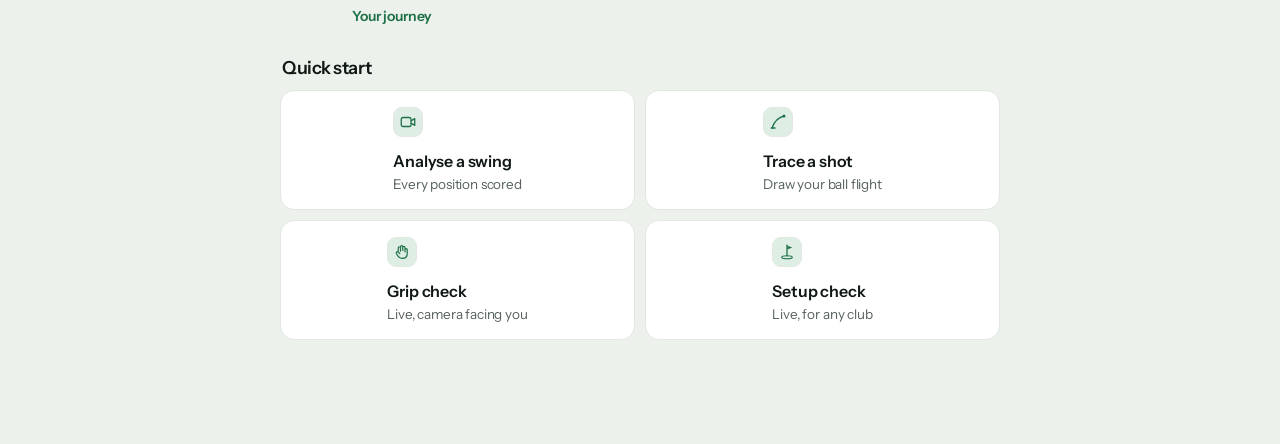
==== commit 6ed6f684: "Merge pull request #64 from Stevosadventuretime/timeline-patterns Your progress: swing timeline, com" ====
--- a/index.html
+++ b/index.html
@@ -2149,6 +2149,21 @@
 .plCard.on{border-color:var(--green,#1e6b3e);box-shadow:0 0 0 1px var(--green,#1e6b3e) inset}
 .plTop{display:flex;justify-content:space-between;align-items:baseline;gap:10px;flex-wrap:wrap}.plTop span{font-size:13.5px;color:var(--muted,#5f6f64)}
 .plCard ul{margin:6px 0 8px;padding-left:18px}.plCard li{margin:3px 0}.plSoon{margin:4px 0 0;font-weight:600}
+/* Swing timeline and round patterns (trends.js) */
+.trList{list-style:none;margin:0 0 8px;padding:0}
+.trList li{display:grid;grid-template-columns:minmax(0,1fr) auto auto;align-items:center;gap:10px;padding:10px 0;border-top:1px solid var(--line,#dde4de)}.trList li:first-child{border-top:0}
+.trList b{display:block;font:600 14.5px/1.3 var(--f-ui)}.trList small{color:var(--muted,#5f6f64);font:400 13px/1.3 var(--f-ui)}
+.trList i{font:700 12px/1 var(--f-ui);font-style:normal;padding:4px 8px;border-radius:999px;background:color-mix(in srgb,var(--ink,#132018) 7%,transparent);white-space:nowrap}
+.trList li.better i{background:color-mix(in srgb,var(--green,#1e6b3e) 16%,transparent);color:var(--green,#1e6b3e)}
+.trList li.worse i{background:color-mix(in srgb,#c2410c 14%,transparent);color:#c2410c}
+.trSpark{width:90px;height:26px;color:var(--muted,#5f6f64)}.trList li.better .trSpark{color:var(--green,#1e6b3e)}.trList li.worse .trSpark{color:#c2410c}
+.trCmp li{grid-template-columns:minmax(0,1fr) auto}
+.trPick{display:grid;grid-template-columns:1fr 1fr;gap:10px;margin:0 0 12px}
+.trPick label{display:grid;gap:4px;font:600 13px/1.3 var(--f-ui);color:var(--muted,#5f6f64)}
+.trPick select{padding:10px;border-radius:12px;border:1px solid var(--line2,var(--line,#dde4de));background:var(--surface,#fff);color:var(--ink,#132018);font:500 15px/1.2 var(--f-ui);min-width:0}
+.trPat{list-style:none;margin:0;padding:0;display:grid;gap:10px}
+.trPat li{padding:12px;border-radius:12px;border:1px solid var(--line,#dde4de)}
+.trPat b{font:700 15.5px/1.3 var(--f-ui)}.trPat p{margin:4px 0;font:400 15px/1.45 var(--f-ui)}.trPat small{color:var(--muted,#5f6f64);font:400 13px/1.4 var(--f-ui)}
 /* Today's practice (practiceui.js) */
 #homeFocus.hfCard{display:grid!important;grid-template-columns:minmax(0,1fr)!important;gap:8px}#homeFocus.hfCard>*{grid-column:1/-1!important;min-width:0}#homeFocus .hfGo{grid-column:1/-1}#homeFocus .hfLinks{grid-column:1/-1}
 .hfEye{color:var(--green,#1e6b3e);font:700 12px/1.2 var(--f-ui);letter-spacing:.08em;text-transform:uppercase}
@@ -2538,6 +2553,8 @@
 <script src="feedback.js"></script>
 <script src="practicelogic.js"></script>
 <script src="practiceui.js"></script>
+<script src="trendlogic.js"></script>
+<script src="trends.js"></script>
 
 <script>
 // Offline support, and getting updates in one launch: the app opens from the copy saved on the phone and fetches any new
